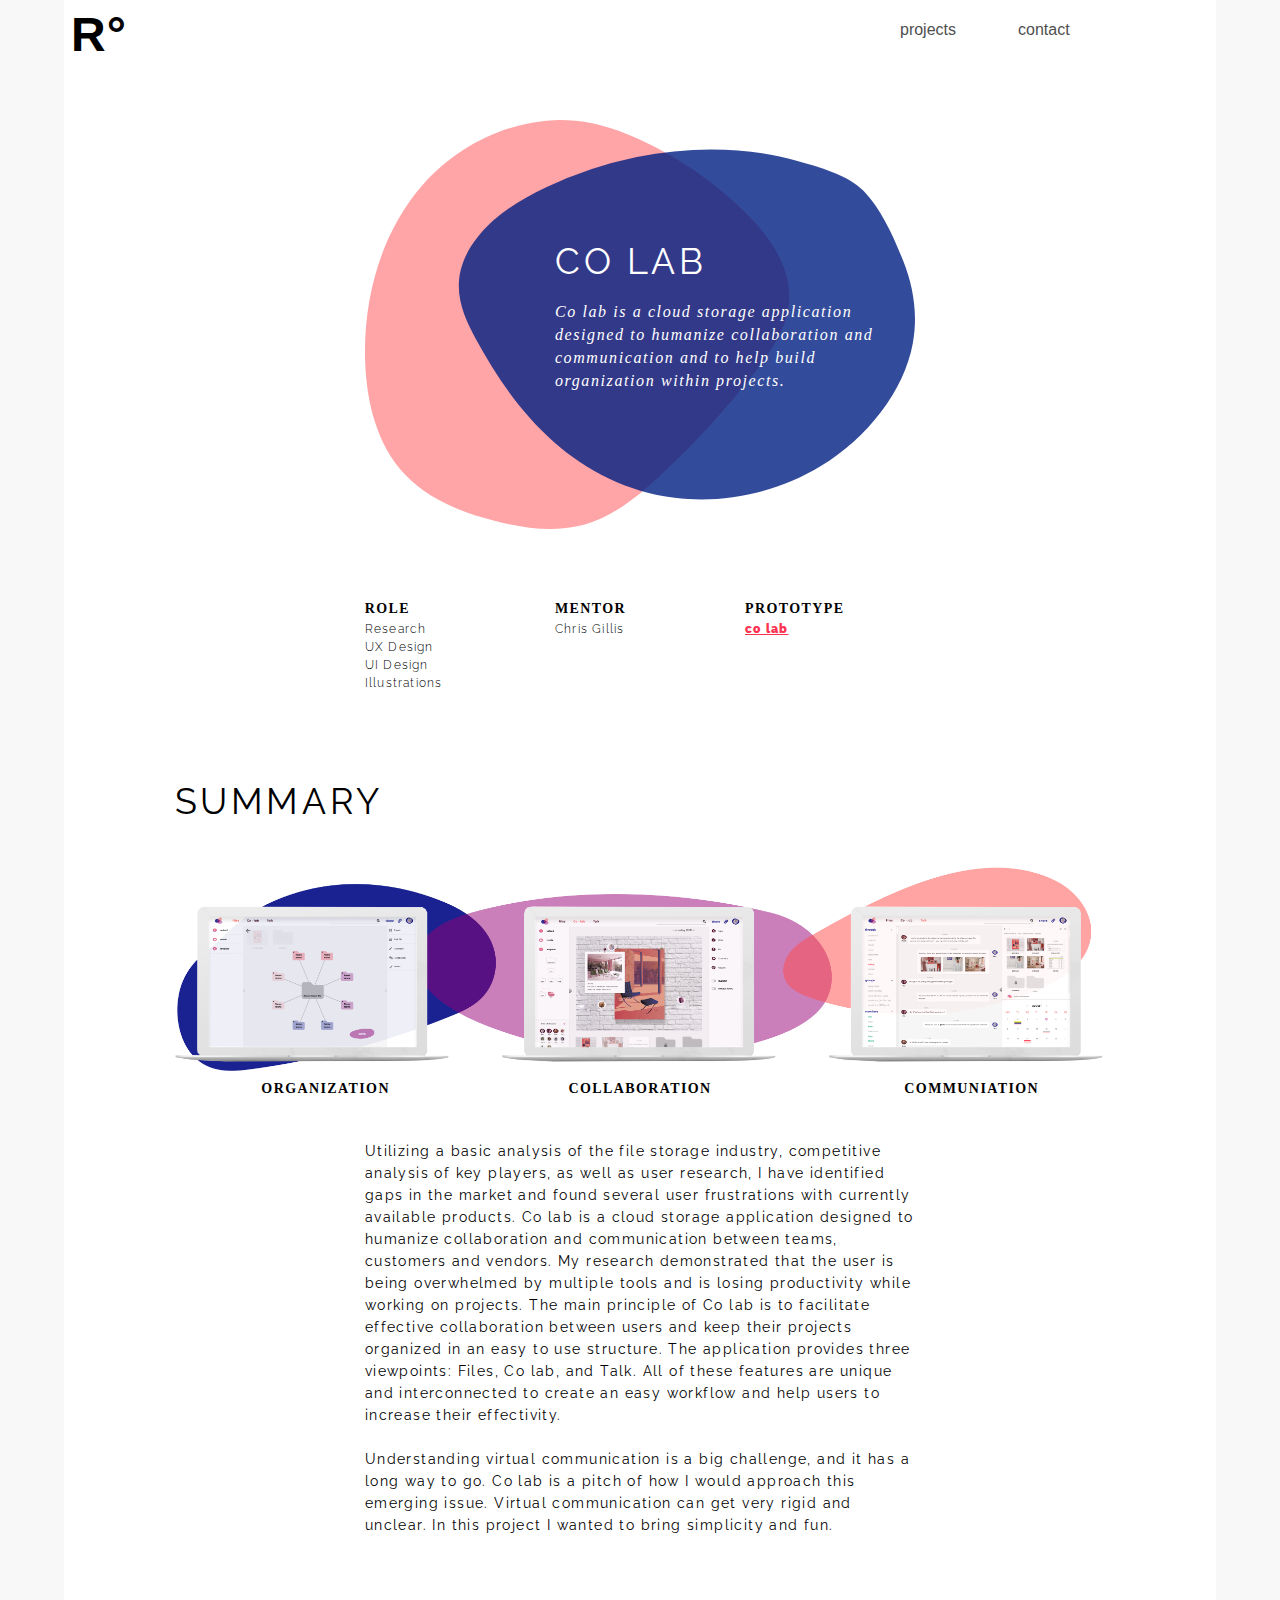
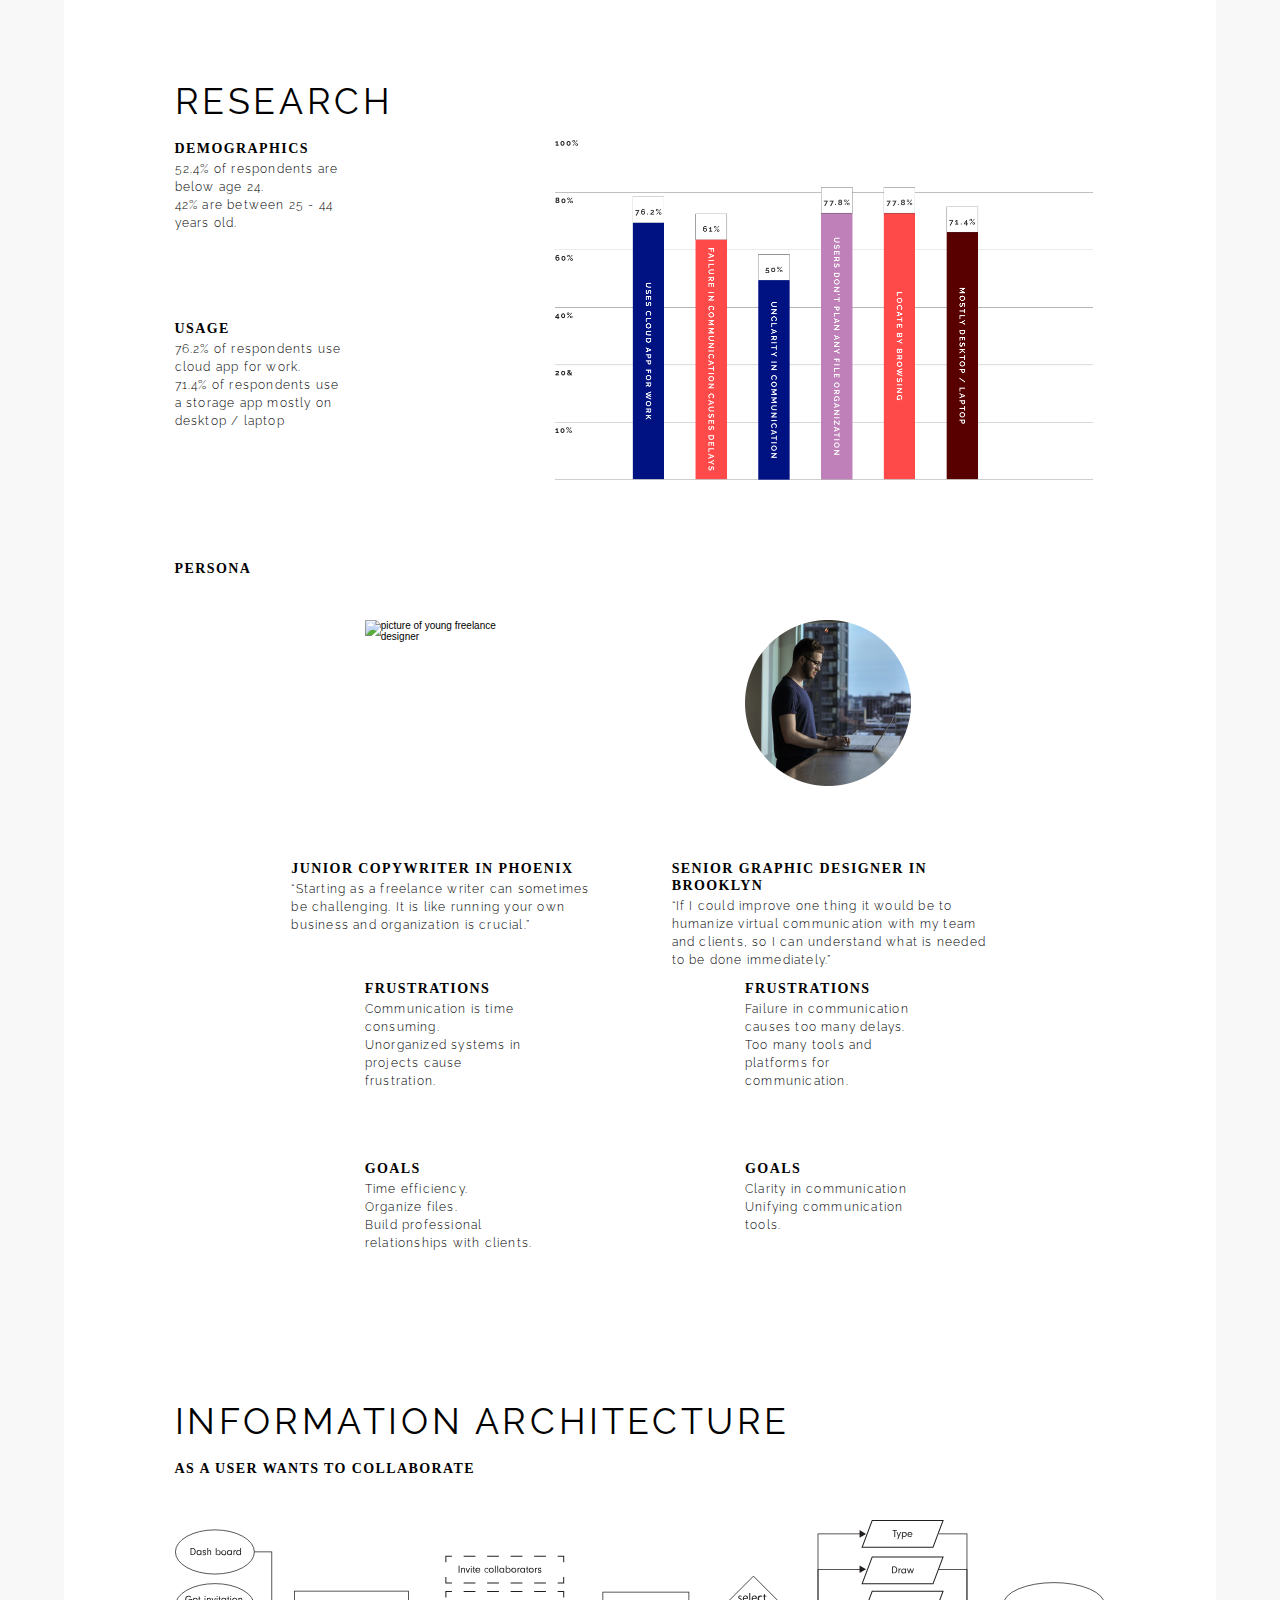
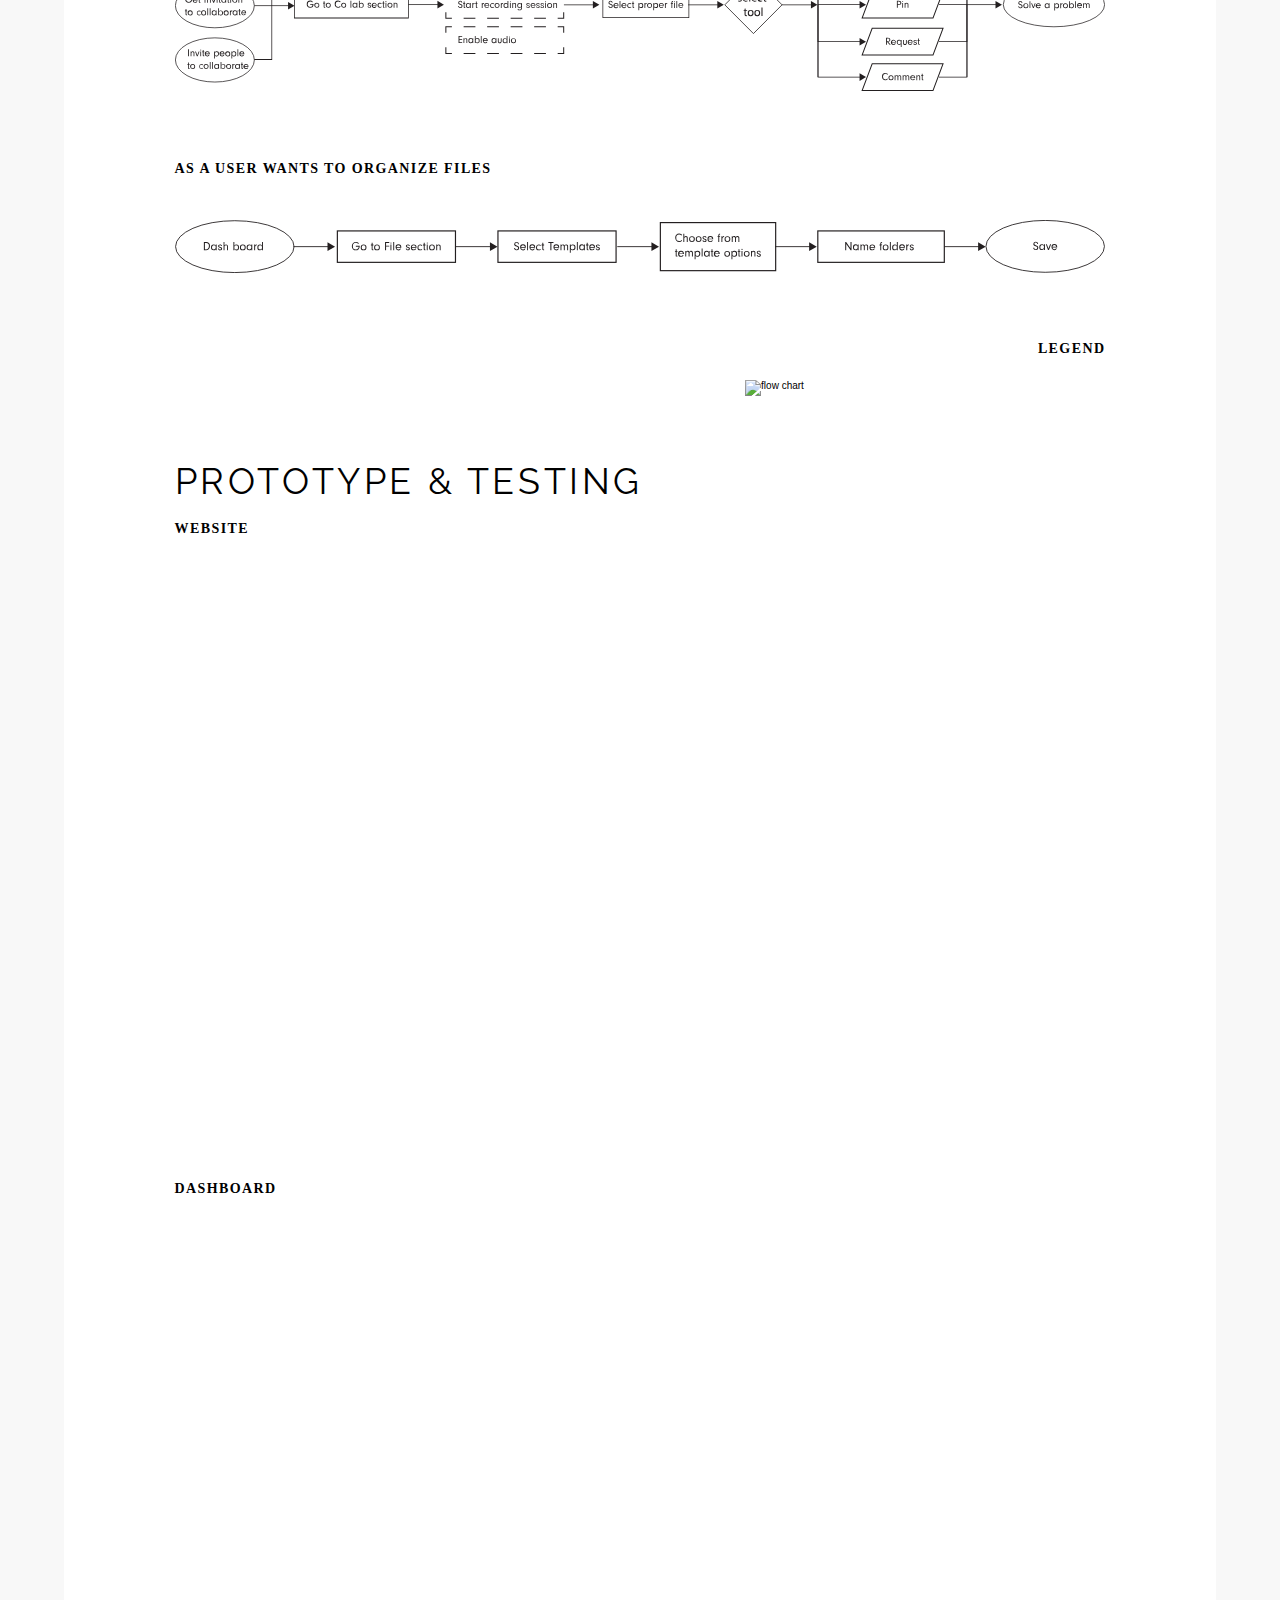
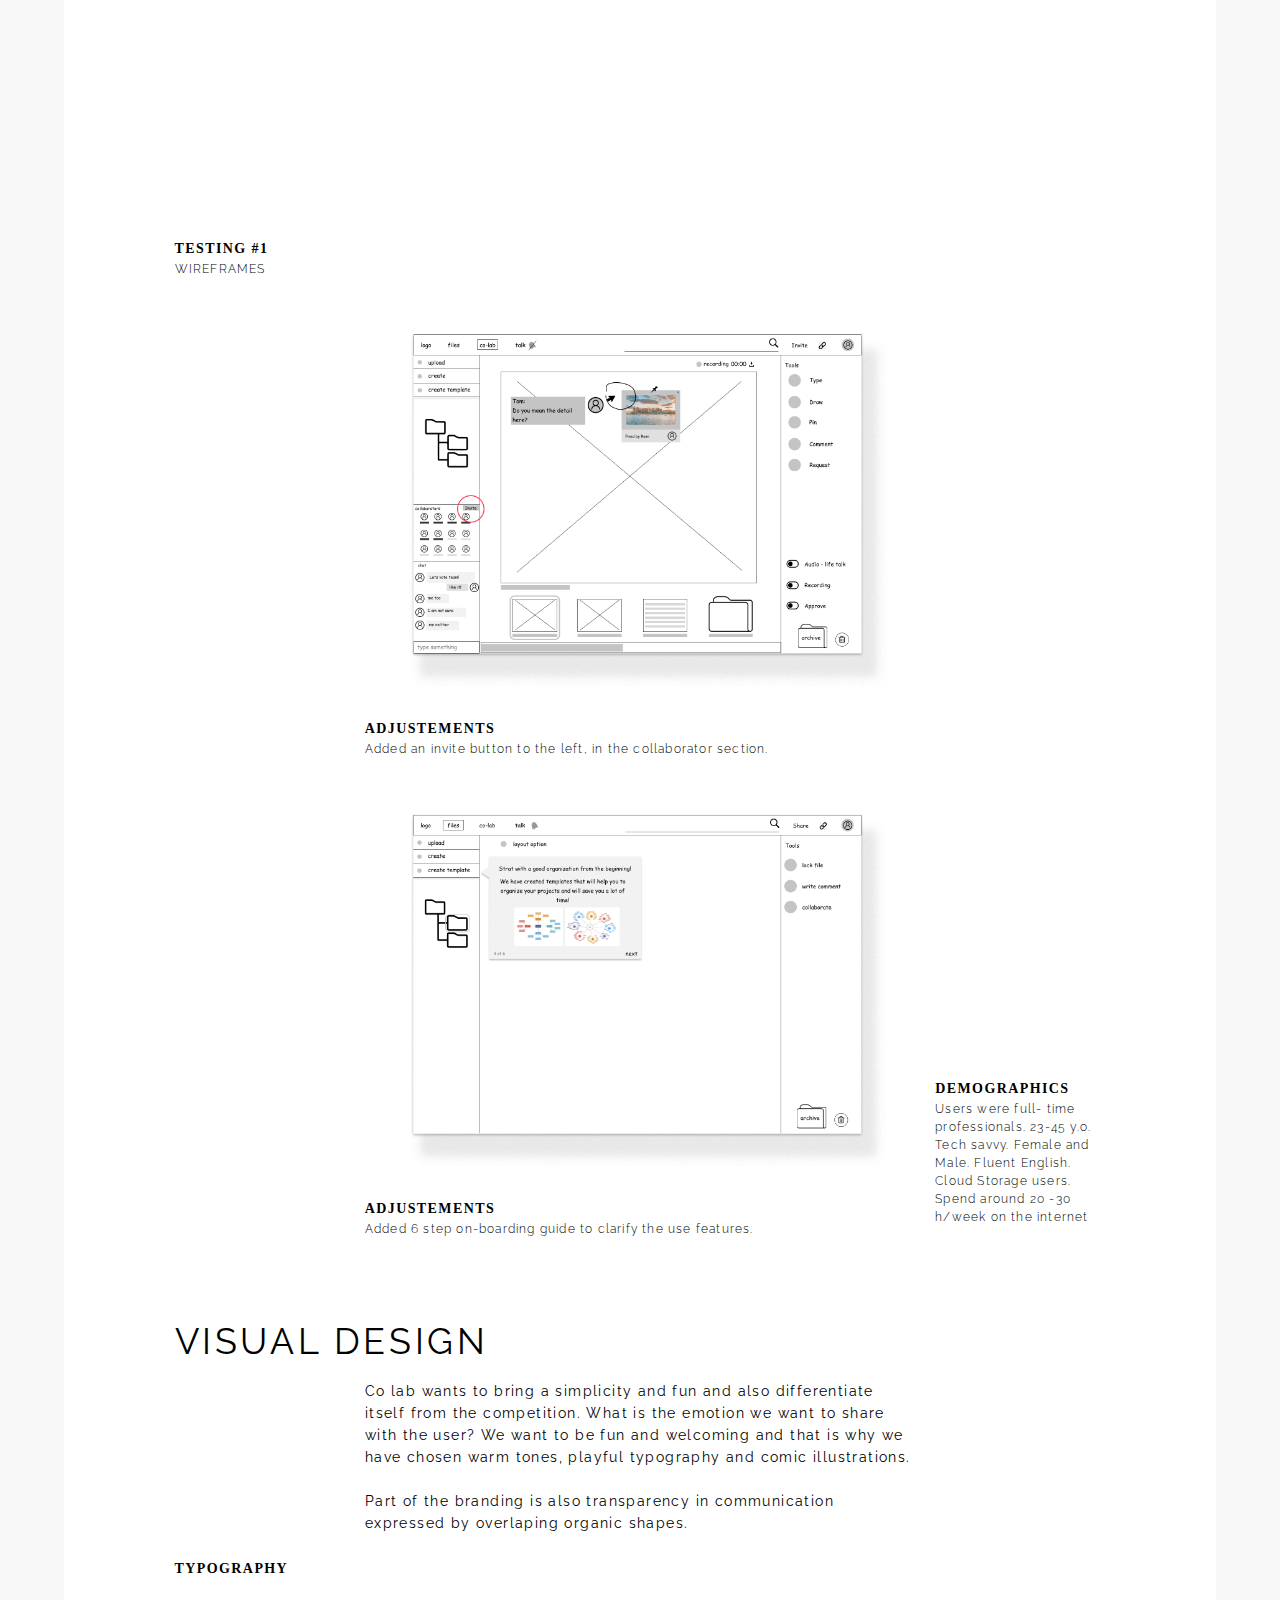
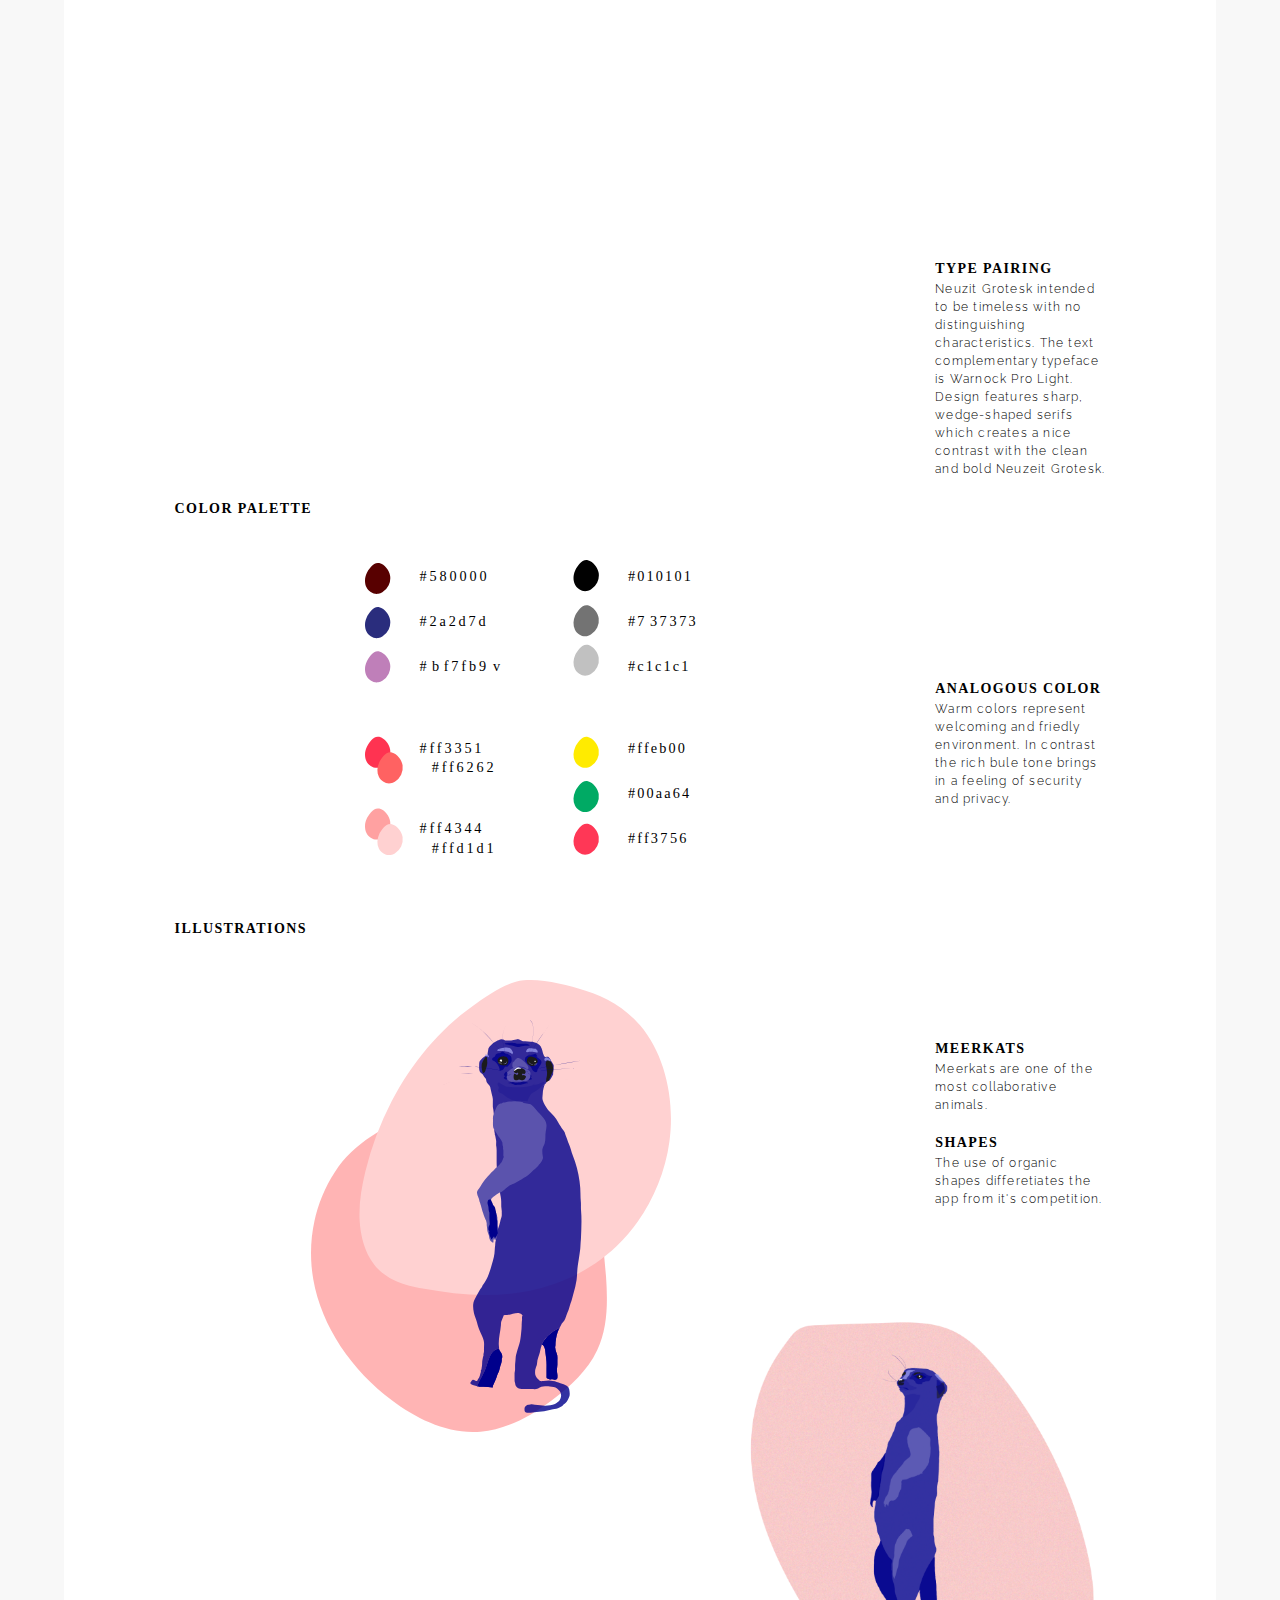
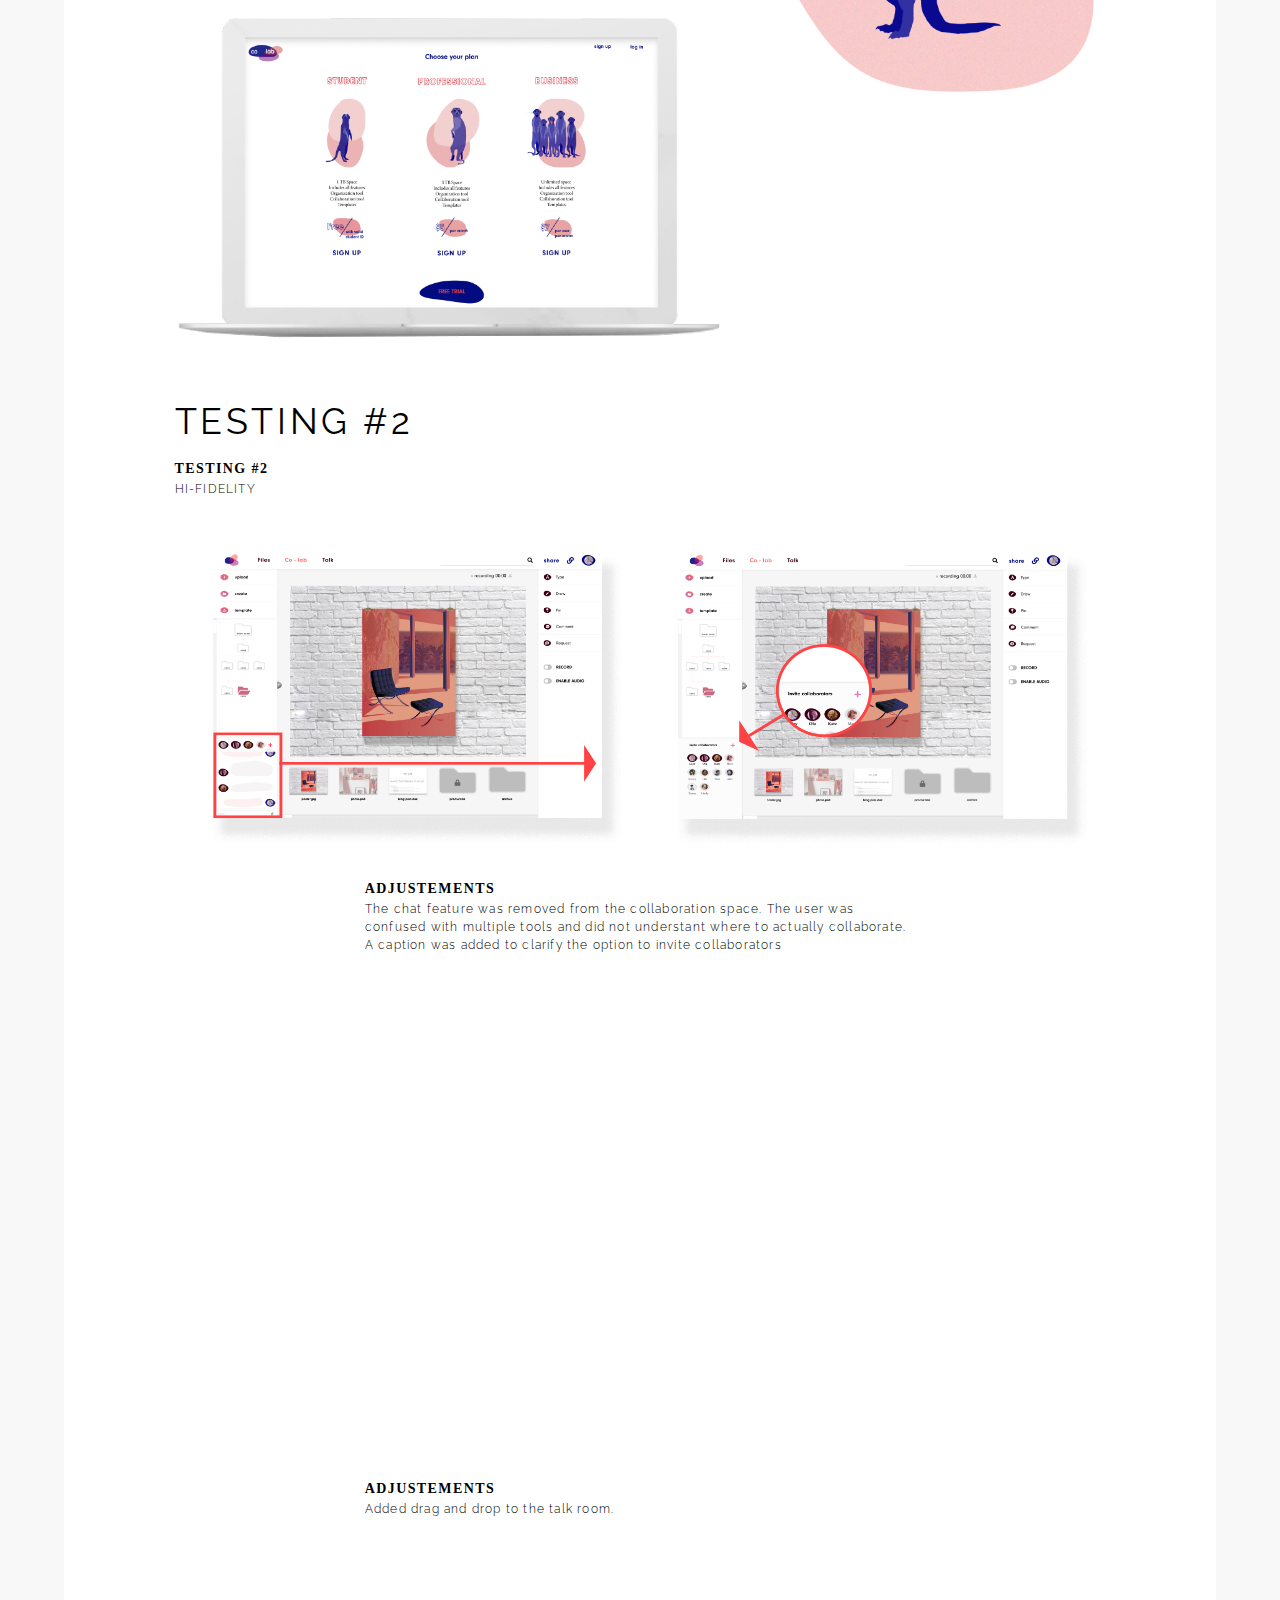
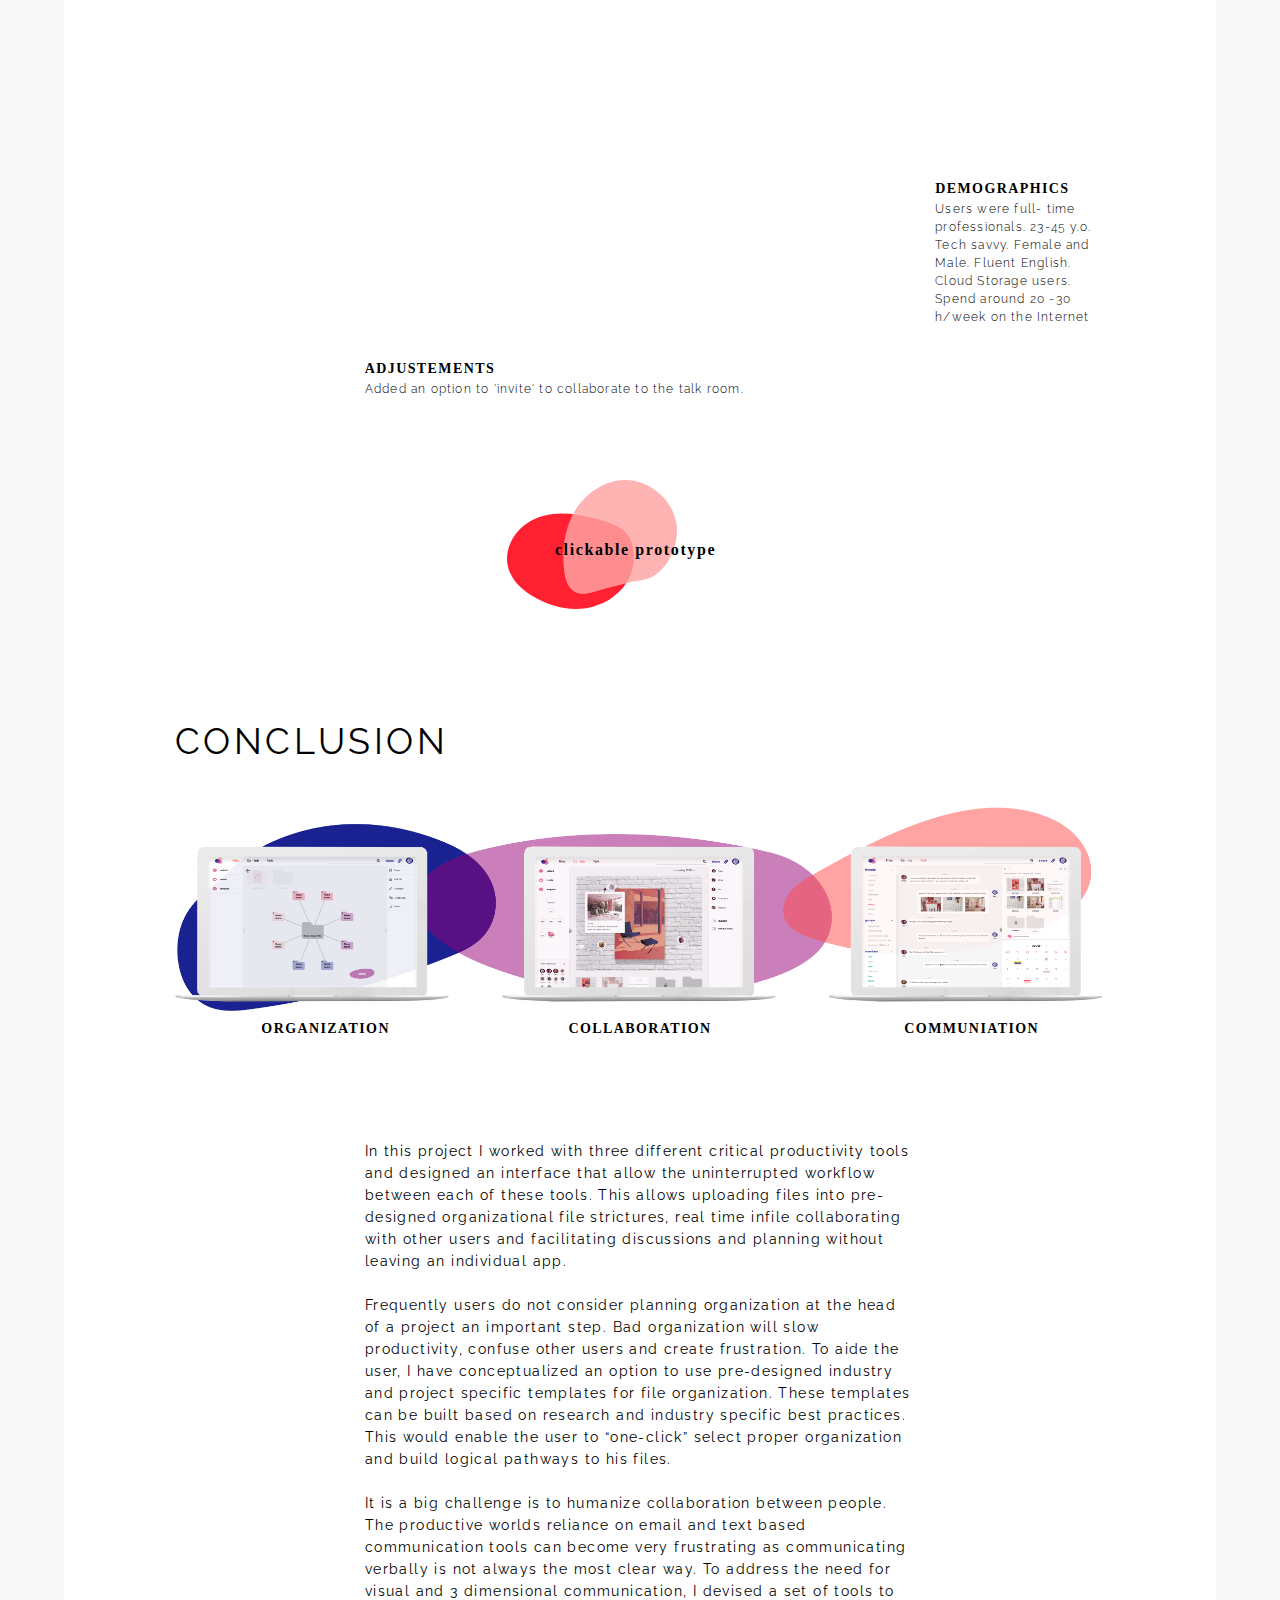
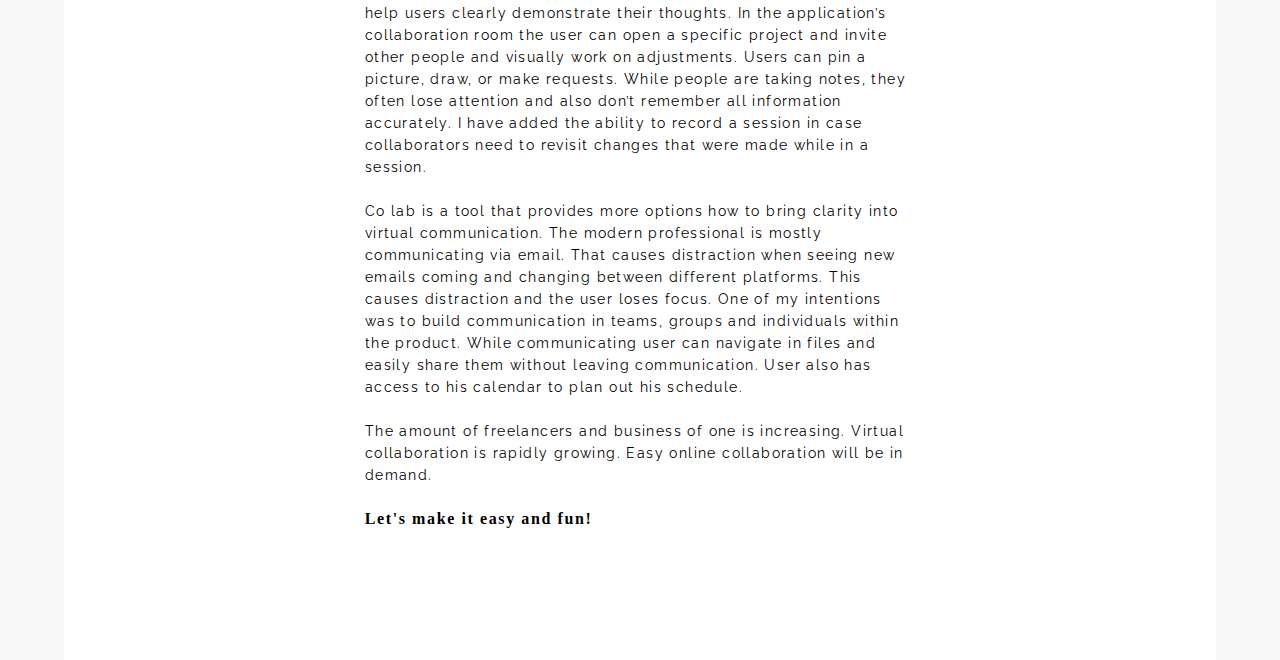
==== colab.html @ 19aa8b71 "more" ====
<!DOCTYPE html>
<html>
  <head>
    <meta charset="utf-8">
    <meta name="viewport" content="width=device-width, initial-scale=1">
    <title>Romi Wilson - Projects - Co lab - cloud storage application</title>
    <link rel="shortcut icon" href="images/favicon.svg" />
    <link rel="stylesheet" href="https://use.typekit.net/dpp5etq.css">
    <link rel="stylesheet" href="https://use.typekit.net/dpp5etq.css">
    <link rel="stylesheet" type="text/css" href="//fonts.googleapis.com/css?family=Raleway" />
    <link rel="stylesheet" href="css/reset.css">
    <link rel="stylesheet" href="css/style.css">
    <link rel="stylesheet" href="css/colab.css">


    <!-- Global site tag (gtag.js) - Google Analytics -->
    <script async src="https://www.googletagmanager.com/gtag/js?id=UA-69844968-1"></script>
    <script>
      window.dataLayer = window.dataLayer || [];
      function gtag(){dataLayer.push(arguments);}
      gtag('js', new Date());

      gtag('config', 'UA-69844968-1');
    </script>

  </head>
  <body>

    <!-- Navigation -->
        <header>

          <nav class = "main-menu">
            <a href="index.html" id="logo">R°</a>
            <ul >
              <li>
                <a class = "in" href="https://www.linkedin.com/in/romana-wilson-design/"></a>
              </li>
              <li>
                <a href="contact.html" class="contact">contact</a>
              </li>
              <li>
                <a href="projects.html" class="projects">projects</a>
              </li>
            </ul>
          </nav>
        </header>

      <!-- Side-->
      <!-- <div class="vertical-text">
        <div>
          <H6 class="top"> ROMI  WILSON - CO LAB<H6>
        </div>

      </div> -->
      <!-- Case Study -->

      <main class="project">
        <section id = "hero" class = "section">
          <!--HERO SECTION-->
          <img id="shape1" src="images/co lab/shape1.svg" alt="">
          <h1 id = "colab-title" class="hero-title">CO LAB</h1>
          <p id = "colab-desc" class="hero-text">Co lab is a cloud storage application designed to humanize collaboration and communication and to help build organization within projects. </p>
          <!--the little text-->

          <div class = "project-caption" id = "role">
            <h3  class="bold-title">ROLE</h3>
            <p>Research<br>
                                      UX Design<br>
                                      UI Design<br>
                                      Illustrations
            </p>
          </div>

          <div class = "project-caption" id = "mentor">
            <h3 class="bold-title">mentor</h3>
            <p>Chris Gillis</p>

            </p>
          </div>

          <div class = "project-caption" id = "prototype">
            <h3 class="bold-title">prototype</h3>
            <a href="https://www.figma.com/proto/kALVjG06FKhQ6qmPNfsxdE/CO-LAB-desktop%2Flaptop-(after)?node-id=1%3A3&scaling=min"><p class="project-caption" id="red">co lab<br>

            </p></a>
          </div>
        </section>

        <!--SUMMARY-->
        <section id = "col_summary">
          <h2 class="section-title">summary</h2>
          <img class="computers" src="images/co lab/computers.png" alt="">
          <h3 class="bold-title col_org">organization</h3>
          <h3 class="bold-title col_col">collaboration</h3>
          <h3 class="bold-title col_com">communiation</h3>
          <p id = "col_sum" class="project-paragraph">Utilizing a basic analysis of the file storage industry, competitive analysis of key players, as well as user research, I have identified gaps in the market and found several user frustrations with currently available products. Co lab is a cloud storage application designed to humanize collaboration and communication between teams, customers and vendors. My research demonstrated that the user is being overwhelmed by multiple tools and is losing productivity while working on projects. The main principle of Co lab is to facilitate effective collaboration between users and keep their projects organized in an easy to use structure. The application provides three viewpoints: Files, Co lab, and Talk. All of these features are unique and interconnected to create an easy workflow and help users to increase their effectivity.
          <br>  <br>
          Understanding virtual communication is a big challenge, and it has a long way to go. Co lab is a pitch of how I would approach this emerging issue. Virtual communication can get very rigid and unclear. In this project I wanted to bring simplicity and fun.
          </p>
        </section>


        <!--RESEARCH-->
        <section id = "col_research">

          <h2 class="section-title">research</h2>
          <img id = "graph" src="images/co lab/graph.png" alt="">
          <div id = "col_dem" class = "project-caption">
            <h3 class="bold-title">DEMOGRAPHICS</h3>
            <p>52.4% of respondents are below age 24.
                                      <br>
                                      42% are between 25 - 44 years old.<br>
            </p>
          </div>

          <div id = "col_usage" class = "project-caption">
            <h3 class="bold-title">USAGE</h3>
            <p>76.2% of respondents use cloud app for work.
                                      <br>
                                      71.4% of respondents use a storage app mostly on desktop / laptop
            </p>
          </div>

          <h3 id = "col_pers" class="bold-title">PERSONA</h3>

          <!--PERSONA 1-->
          <img id = "col_pers_img1" class = "persona" src="images/co lab/persona1.png" alt="picture of young freelance designer">

          <div id = "col_juniorc" class = "project-caption">
            <h3 class="bold-title">JUNIOR COPYWRITER IN PHOENIX </h3>
            <p>“Starting as a freelance writer can sometimes be challenging. It is like running your own business and organization is crucial.”
            </p>
          </div>

          <div id = "col_frus1" class = "project-caption">
            <h3 class="bold-title">FRUSTRATIONS</h3>
            <p>Communication is time consuming.
                                        <br>
                                        Unorganized systems in  projects cause frustration.

            </p>
          </div>

          <div id = "col_goals1" class = "project-caption">
            <h3 class="bold-title">GOALS</h3>
            <p>Time efficiency.
                                        <br>
                                        Organize files.
                                        <br>
                                        Build professional relationships with clients. <br>
            </p>
          </div>

          <!--PERSONA 2-->
          <img id = "col_pers_img2" class = "persona" src="images/co lab/persona2.png" alt="young man working on his laptop">
          <div id = "col_seniorg" class = "project-caption">
            <h3 class="bold-title">SENIOR GRAPHIC DESIGNER IN BROOKLYN </h3>
            <p>“If I could improve one thing it would be to  humanize virtual communication with my team and clients, so I can understand what is needed to be done immediately.”  <br>
            </p>
          </div>

          <div id = "col_frus2" class = "project-caption">
            <h3 class="bold-title">FRUSTRATIONS</h3>
            <p>Failure in communication causes too many delays.
                                        <br>
                                        Too many tools and platforms for communication.
            </p>
          </div>

          <div id = "col_goals2" class = "project-caption">
            <h3 class="bold-title">GOALS</h3>
            <p>Clarity in communication
                                        <br>
                                        Unifying communication tools.
            </p>
          <div>

        </section>

        <!--INFORMATION ARCHITECTURE-->
        <section id = "col_info_architecture">
          <h2 class="section-title">INFORMATION ARCHITECTURE</h2>
          <h3 id = "col_user_wants_col" class="bold-title">AS A USER WANTS TO COLLABORATE</h3>
          <img id = "col_flow1" class = "flow" src="images/co lab/flow1.svg" alt="flow chart">
          <h3 id = "col_user_wants_organize" class = "bold-title">AS A USER WANTS TO ORGANIZE FILES</h3>
          <img id = "col_flow2" class= "flow" src="images/co lab/flow2.svg" alt="flow chart">
          <h3 id = "col_legend_title" class="bold-title">legend</h3>
          <img id = "col_legend" src="images/co lab/legend.svg" alt="flow chart">
        </section>

        <!--PROTOTYPE AND TESTING-->
        <section id = "col_proto_testing">
          <h2 class="section-title">PROTOTYPE & TESTING</h2>
          <h3 id = "col_pwebsite" class="bold-title">WEBSITE</h3>
          <img id = "col_sketch1" class = "sketch" src="images/co lab/sketches1.png" alt="">
          <h3 id = "col_pdash" class="bold-title">DASHBOARD</h3>
          <img id = "col_sketch2" class="sketch" src="images/co lab/sketches2.png" alt="">
          <div id = "col_testing1" class = "project-caption">
            <h3 class="bold-title">TESTING #1 </h3>
            <p>WIREFRAMES</p>
          </div>

          <img id = "col_wireframe1" class="wireframe" src="images/co lab/wireframe1.png" alt="">

          <div id = "col_adjustments1" class = "project-caption">
            <h3 class="bold-title">ADJUSTEMENTS </h3>
            <p>Added an invite button to the left, in the collaborator section.
            </p>
          </div>

          <img id = "col_wireframe2" class="wireframe" src="images/co lab/wireframe2.png" alt="">

          <div id = "col_adjustments2" class = "project-caption">
            <h3 class="bold-title">ADJUSTEMENTS </h3>
            <p>Added 6 step on-boarding guide to clarify the use features.
            </p>
          </div>

          <div id = "col_demogrphics" class = "project-caption">
              <h3 class="bold-title">DEMOGRAPHICS </h3>
              <p>Users were full- time professionals. 23-45 y.o. Tech savvy. Female and Male. Fluent English. Cloud Storage users. Spend around 20 -30 h/week on the internet</p>
          </div>
        </section>

        <!--VISUAL DESIGN-->
        <section id = "col_visual_design">
          <h2 class="section-title">VISUAL DESIGN</h2>
          <p id = "col_visd_text"  class="project-paragraph">Co lab wants to bring a simplicity and fun and also differentiate itself from the competition. What is the emotion we want to share with the user? We want to be fun and welcoming and that is why we have chosen warm tones, playful typography  and comic illustrations.
            <br>  <br>
            Part of the branding is also transparency in communication expressed by overlaping organic shapes.
          </p>
          <h3 id = "col_typo" class="bold-title">TYPOGRAPHY </h3>

          <img id = "col_typo_img" src="images/co lab/typography.svg" alt="">

          <div id = "col_typo_cap" class = "project-caption">
            <h3 class="bold-title">Type Pairing</h3>
            <p>Neuzit Grotesk intended to be timeless with no distinguishing characteristics. The text complementary typeface is Warnock Pro Light. Design features sharp, wedge-shaped serifs which creates a nice contrast with the clean and bold Neuzeit Grotesk.
            </p>
          </div>

          <h3 id = "col_color" class="bold-title">COLOR PALETTE</h3>
          <img id = "col_color_img" src="images/co lab/colors.svg" alt="">

          <div id = "col_color_cap" class = "project-caption">
            <h3 class="bold-title">analogous color</h3>
            <p>Warm colors represent welcoming and friedly environment. In contrast the rich bule tone brings in a feeling of security and privacy.
            </p>
          </div>

          <h3 id = "col_illust" class="bold-title">ILLUSTRATIONS</h3>

          <img id="meerkat1" src="images/co lab/meerkat1.svg" alt="">

          <img id="meerkat2" src="images/co lab/meerkat2.png" alt="">

          <img id="col_computer_vd" src="images/co lab/computer.png" alt="">

          <div id = "meercats" class = "project-caption">
            <h3 class="bold-title">MEERKATS</h3>
            <p>Meerkats are one of the most collaborative animals.</p>
            <h3 class="bold-title">SHAPES</h3>
            <p> The use of organic shapes differetiates the app from it's competition. </p>
          </div>

        </section>

        <!--TESTING #2-->
        <section id = "col_test2">

          <h2 class="section-title">TESTING #2</h2>

          <div id = "col_test2_cap" class = "project-caption">
              <h3 class="bold-title">TESTING #2 </h3>
              <p class="project-caption">HI-FIDELITY</p>
          </div>

          <img id="hi-small1" src="images/co lab/hi1.png" alt="">

          <img id="hi-small2" src="images/co lab/hi2.png" alt="">

          <div id = "col_test2_adj1" class = "project-caption">
            <h3 class="bold-title">ADJUSTEMENTS </h3>
            <p class="project-caption">The chat feature was removed from the collaboration space. The user was confused with multiple tools and did not understant where to actually collaborate.

              A caption was added to clarify the option to invite collaborators </p>
            </p>
          </div>

          <img id="hi-big1" src="images/co lab/hi3.png" alt="">

          <div id = "col_test2_adj2" class = "project-caption">
            <h3 class="bold-title">ADJUSTEMENTS </h3>
            <p class="project-caption">Added drag and drop to the talk room.
            </p>
          </div>

          <img id="hi-big2" src="images/co lab/hi4.png" alt="">

          <div id = "col_test2_adj3" class = "project-caption">
            <h3 class="bold-title">ADJUSTEMENTS </h3>
            <p class="project-caption">Added an option to 'invite' to collaborate to the talk room.
            </p>
          </div>

          <div id = "col_test2_dem" class = "project-caption">
            <h3 class="bold-title">DEMOGRAPHICS </h3>
            <p class="project-caption">Users were full- time professionals. 23-45 y.o. Tech savvy. Female and Male. Fluent English. Cloud Storage users. Spend around 20 -30 h/week on the Internet
            </p>
          </div>

          <!--clickable prototype-->
          <img id = "col_shape2" src="images/co lab/shape2.svg" alt="">

          <div id = "col_prototypes">
              <a href="https://www.figma.com/proto/kALVjG06FKhQ6qmPNfsxdE/CO-LAB-desktop%2Flaptop-(after)?node-id=1%3A3&scaling=min" id="link-desktop" >clickable prototype</a>
              <!-- <a href="#" id="link-mobile" >mobile prototype</a> -->
          </div>
        </section>

        <!--CONCLUSION-->
        <section id = "col_conclusion">
          <h2 class="section-title">CONCLUSION</h2>
          <img class = "computers" src="images/co lab/computers.png" alt="">
          <h3 class="col_org bold-title">organization</h3>
          <h3 class="col_col bold-title">collaboration</h3>
          <h3 class="col_com bold-title">communiation</h3>
          <p id = "col_con_text" class="project-paragraph grid-centered">In this project I worked with three different critical productivity tools and designed an interface that allow the uninterrupted workflow between each of these tools. This allows uploading files into pre-designed organizational file strictures, real time infile collaborating with other users and facilitating discussions and planning without leaving an individual app.
            <br><br>
            Frequently users do not consider planning organization at the head of a project an important step. Bad organization will slow productivity, confuse other users and create frustration. To aide the user, I have conceptualized an option to use pre-designed industry and project specific templates for file organization. These templates can be built based on research and industry specific best practices. This would enable the user to “one-click” select proper organization and build logical pathways to his files.
            <br><br>
            It is a big challenge is to humanize collaboration between people. The productive worlds reliance on email and text based communication tools can become very frustrating as communicating verbally is not always the most clear way.  To address the need for visual and 3 dimensional communication, I devised a set of tools to help users clearly demonstrate their thoughts. In the application’s collaboration room the user can open a specific project and invite other people and visually work on adjustments. Users can pin a picture, draw, or make requests. While people are taking notes, they often lose attention and also don’t remember all information accurately. I have added the ability to record a session in case collaborators need to revisit changes that were made while in a session.
            <br><br>
            Co lab is a tool that provides more options how to bring clarity into virtual communication. The modern professional is mostly communicating via email. That causes distraction when seeing new emails coming and changing between different platforms. This causes distraction and the user loses focus. One of my intentions was to build communication in teams, groups and individuals within the product. While communicating user can navigate in files and easily share them without leaving communication. User also has access to his calendar to plan out his schedule.
            <br><br>The amount of freelancers and business of one is increasing.  Virtual collaboration is rapidly growing. Easy online collaboration will be in demand.
            <br><br><span id="bold">Let's make it easy and fun!</span>
          </p>

        </section>

        <!-- <footer>

          <a class="up" href="#">

            <img src="images/co lab/up.svg" alt="">
            <p>go up</p>
          </a>

          <a class="next" href="peas.html">
            <p>next project</p>
            <img src="images/co lab/next.svg" alt="">
          </a>

        </footer> -->
      </main>
    </body>
    </html>
---- css/style.css ----
*, *:before, *:after {
    box-sizing: border-box;
    margin: 0;
    padding: 0;
}

html {
  height: 100%;
  background-color: #F8F8F8;
  font-size: 10px;
}

body {
    background-color: white;
    font-family: Neuzeit Grotesk, Arial, Helvetica, sans-serif;
    color: #000000;
    max-width: 1152px;
    min-height: 100%;
    margin-left: auto;
    margin-right: auto;
}

h1 {
    font-style: normal;
    font-weight: 600;
    font-size: 4.8rem;
    line-height: 58px;
    letter-spacing: 0.1rem;
}

article{

    max-width: 606px;
    margin-bottom: 20px;
    margin-left: 20px;
    margin-right: 20px;
}

p {
    font-style: normal;
    font-weight: normal;
    font-family: Fira Sans, Arial, Helvetica, sans-serif;
    font-weight: 300;
    font-size: 1.6rem;
    line-height: 19px;
}

h4 {
    font-style: normal;
    font-weight: normal;
    font-size: 1.6rem;
    line-height: 19px;
    text-align: center;
    letter-spacing: 0.1rem;
    color: #000000;
}

h6 {
  font-family: Neuzeit Grotesk;
  font-style: normal;
  font-weight: 300;
  font-size: 1.2em;
  line-height: 22px;
  display: flex;
  align-items: flex-end;
  letter-spacing: 0.1em;
  color: #000000;
}


/* --------Navigation------------ */

header {
  position: fixed;
  top: 0;
  width: 100%;
  max-width: 1152px;
  background-color: white;
  padding-top: .7rem;
  padding-left: .7rem;
  /* padding-right: 3rem; */
}

#logo{
  font-size: 4.8rem;
  font-weight:600;
  color: #000000;
  text-decoration: none;
  letter-spacing: 0.1rem;
}

nav {
/* float: right; */
display: flex;
justify-content: space-between;
align-content: center;
align-items: center;
}

.main-menu ul {
  display: flex;
  justify-content: flex-end;
  flex-direction: row-reverse;

  list-style-type: none;
  margin: 0;
  padding: 0;
}

.main-menu li {

  margin-bottom: 1em;
}

.main-menu a {

  text-decoration: none;
  margin-right: 6.2rem;
  color: #4F4F4F;
  font-size: 1.6rem;

}

.in {
  background-image: url("../images/in.png");
  background-repeat: no-repeat;
  background-position: left top;
  background-size: 1.27rem;
  padding-right: 1.4em;


}


.menu a:hover {
  color: #41A76E;
}

/* aside text*/

.vertical-text {
  width: 85px;
  position: relative;
  left: 1042px;
  writing-mode: vertical-rl;
}

.vertical-text span {
  text-orientation: upright;
}

.top{
  padding-top: 228px;
}

/*---------text styling-------------*/
.hero-title{
  font-family: Raleway;
  font-style: normal;
  font-weight: normal;
  font-size: 36px;
  line-height: 42px;
  letter-spacing: 0.1em;
  color: #FFFFFF;
}

.hero-text{
  font-family: Fira Sans;
  font-style: italic;
  font-weight: 300;
  font-size: 16px;
  line-height: 23px;
  letter-spacing: 0.1em;
  color: #FFFFFF;
}

.bold-title{
  text-transform: uppercase;
  font-family: Neuzeit Grotesk;
  font-style: normal;
  font-weight: bold;
  font-size: 14px;
  line-height: 17px;
  letter-spacing: 0.1em;
  color: #000000;

}

.project-caption h3 {
  padding-bottom: 3px;

/* Romi to make spacing here */
}

.project-caption p {
font-family: Raleway;
font-style: normal;
font-weight: 300;
font-size: 12px;
line-height: 18px;
letter-spacing: 0.1em;
color: #000000;
padding-bottom: 20px;
/* Romi to make spacing here */
}

#red{

  color: #FF3351;
  font-weight: 900;
  text-decoration: underline;
}

.section-title {
  text-transform: uppercase;
  font-family: Raleway, Arial, Helvetica, sans-serif;
  font-style: normal;
  font-weight: normal;
  font-size: 36px;
  line-height: 42px;
  letter-spacing: 0.1em;
  color: #000000;

}


.project-paragraph{
  font-family: Raleway, Arial, Helvetica, sans-serif;
  font-style: normal;
  font-weight: normal;
  font-size: 14px;
  line-height: 22px;
  letter-spacing: 0.1em;
  color: #000000;
}

#bold{
  font-family: Neuzeit Grotesk;
  font-style: normal;
  font-weight: bold;
  font-size: 16px;
  line-height: 22px;
  /* or 157% */
  letter-spacing: 0.1em;
  color: #000000;
}


/*---------pictures-------------*/

.project img {
  width: 100%;
}

.persona {
  max-width: 166px;
}


/*------ global layout --------*/

main {
  margin: 0 9.6% 0 9.6%;
  height: 100%;
}

/* Projects Layout */

.project section {
  display: grid;
  grid-gap: 20px;
  grid-template-columns: repeat(5, 1fr);
  margin-bottom: 20px;
}

.section-title {
  grid-column: 1/5;
  grid-row-start: 1;
}

.project-caption {

}

.project footer {
  display: flex;
  justify-content: space-between;
  /* grid-gap: 20px;
  margin-bottom: 20px;
  grid-template-columns: repeat(5, 1fr);
  grid-template-rows: auto; */
}

.project footer a {
  display: flex;
  height: 40px;

  font-family: Neuzeit Grotesk;
  font-style: normal;
  font-weight: bold;
  font-size: 1.4rem;
  line-height: 1.6rem;
  text-align: center;
  letter-spacing: 0.1em;

}


.project footer a:link {
  text-decoration: none;
  color: black;
}


/* visited link */
footer a:visited {
  color: black;
}

/* mouse over link */
footer a:hover {
  color: #41A76E;
}

/* selected link */
footer a:active {
  color: black;
}

.up {
  justify-content: flex-start;
  margin-left: 2rem;
}

.next {
  justify-content: flex-end;
  padding-top: .5rem;
  margin-right: 2rem;
}

.next p {
  min-width: 12rem;
}

.up p {
  padding-top: .5rem;
}

.up img {
  max-width: 1.328rem;
  margin-right: 1rem;
}

.next img {
  max-height: 1.7rem;
}


/* Homepage */

@media screen and (max-width: 599px) {
  .home-container {
    max-width: 386px;
    padding-top: 8.2rem;
    margin-right: 9.6%;
    margin-left: 9.6%;
    display: grid;
    grid-template-columns: repeat(3, 1fr);
    grid-template-rows: repeat(5, 92px);
    grid-gap: 20px;
    grid-template-areas: "name  name  name"
                         "about about about";
  }
}

@media screen and (min-width: 600px) {
  .home-container {
    max-width: 386px;
    padding-top: 8.2rem;
    margin-right: auto;
    margin-left: auto;
    display: grid;
    grid-template-columns: repeat(3, 1fr);
    grid-template-rows: repeat(5, 92px);
    grid-gap: 20px;
    grid-template-areas: "name  name  name"
                         "about about about";
  }
}

.name {
  display: flex;
  align-items: center;
  justify-content: center;
  text-align: center;
  grid-area: name;
}

.about{ grid-area: about;}

.lyly {
  max-width: 296px;
  /* grid-area: lily; */
  grid-column: 1/4;
  grid-row-start: 3;
}

.circle {
  width: 157px;
  height: 157px;
  background: #C0E2CA;
  opacity: 0.5;
  margin-top: 47px;
  margin-left: 23px;
  border-radius: 50%;
  grid-column: 2/4;
  grid-row-start: 4;
}



/*contact*/

#contact {
  height: 100vh;
  max-width: 540px;
  margin-right: auto;
  margin-left: auto;
  display: grid;
  grid-template-columns: repeat(3, 1fr);
  grid-template-rows: repeat(5, 1fr) auto;
  grid-gap: 20px;
}
/* 92p */

@media screen and (max-width: 599px) {
  .sayhi {
    width:260px;
    height: 158px;
    position: relative;
    grid-column: 2/3;
    grid-row-start: 2;
    grid-row-end: 4;
    justify-self: center;
    /* margin-left: 93px; */
  }
}

@media screen and (min-width: 600px) {
  .sayhi {
    width:260px;
    height: 158px;
    position: relative;
    grid-column: 2/4;
    grid-row-start: 2;
    grid-row-end: 4;
    margin-left: 93px;
  }
}

.profile{
  position: absolute;
  width: 77px;
  height: 79px;
  left: 98px;
  top: 15px;
}

.lefthand{
  position: absolute;
  width: 45px;
  height: 49.09px;
  left: 32px;
  top: 37px;
}

.righthand{
  position: absolute;
  width: 45px;
  height: 47px;
  left: 197px;
  top: 37px;
}

.greeting {
  position: absolute;
  width: 273px;
  height: 38px;
  left: 0px;
  top: 120px;

}

@media screen and (max-width: 599px) {
  .emailsec {
    width: 371px;
    height: 157px;
    position: relative;
    grid-column: 2/3;
    grid-row-start: 4;
    margin-top: 57px;
  }
}

@media screen and (min-width: 600px) {
  .emailsec {
    width: 371px;
    height: 157px;
    position: relative;
    grid-column: 1/3;
    grid-row-start: 3;
    grid-row-end: 5;
    margin-top: 57px;
  }
}

.circle2 {
  position: absolute;
  width: 157px;
  height: 157px;
  left: 49px;
  background: #C0E2CA;
  opacity: 0.5;
  border-radius: 50%;
  }

.contact-name{
    font-family: Neuzeit Grotesk;
    font-style: normal;
    font-weight: bold;
    font-size: 16px;
    line-height: 19px;
    text-align: center;
    letter-spacing: 0.1em;
    color: #000000;
    position: absolute;
    top: 49px;
    left: 33px;
  }

.contact-email{
    font-family: Neuzeit Grotesk;
    font-style: normal;
    font-weight: normal;
    font-size: 16px;
    line-height: 19px;
    text-align: center;
    letter-spacing: 0.1em;
    position: absolute;
    top: 87px;
    left: 80px;

}



/* footer arrows */

.download {
/* define max dimension here */
}

/* contact footer */

#contact footer {
  grid-column: 2/3;
  grid-row-start: 5;
  height: 100;
  width: 100%;

  display: flex;
  align-items: flex-end;
  justify-content: center;
}

#contact footer a {
  text-decoration: none;
  display: flex;
  justify-content: center;
  width: 100%;
}

#contact footer p {
    color: #41A76E;
    /* text-align: center; */
    /* vertical-align: bottom; */
    font-size: 1.4rem;
    line-height: 2.6rem;
    font-style: normal;
    /* font-weight: bold; */
    /* font-family: Neuzeit Grotesk; */
    letter-spacing: 0.1rem;
    padding-left: 2em;
}

#contact footer img {
  padding-left: 1em;
}
---- css/colab.css ----
/*--------- layout -------------*/

/* Standards */

/* Computers */
.computers {
  grid-column: 1/6;
  grid-row-start: 2;
}

.col_org {
  grid-column: 1/3;
  grid-row-start: 6;
  padding-left: 24.08%;
}

.col_col {
  grid-column: 3/4;
  grid-row-start: 6;
  text-align: center;
}

.col_com {
  grid-column: 4/6;
  grid-row-start: 6;
  padding-left: 44.2%;
  /* justify-self: end; */
}

/* Other Standards */


.grid-centered {
  grid-column: 2/5;
}

/* hero */
#hero {
  grid-template-rows: repeat(13, 40px);
}

#shape1{
  max-width: 580px;
  grid-column: 2/5;
  grid-row-start: 3;
}

#colab-title {
  grid-column: 3/5;
  grid-row: 5;
}

#colab-desc {
  grid-column: 3/5;
  grid-row-start: 6;
}

#role {
  grid-column: 2/3;
  grid-row-start: 11;
}

#mentor {
  grid-column: 3/4;
  grid-row-start: 11;
}

#prototype {
  grid-column: 4/5;
  grid-row-start: 11;
}

/* summary */
#col_summary {
  grid-template-rows: repeat(15, 40px);
}

#col_sum {
  grid-column: 2/5;
  grid-row-start: 7;
}

/* Research */
#col_research {
  grid-template-rows: repeat(22, 40px);
}

#graph{
  max-width: 538px;
  grid-column: 3/6;
  grid-row-start: 2;
}

#col_dem {
  grid-column: 1/2;
  grid-row-start: 2;
  justify-self: end;
}

#col_usage {
  grid-column: 1/2;
  grid-row-start: 5;
}

#col_pers {
  grid-column: 1/2;
  grid-row-start: 9;
}

#col_pers_img1 {
  grid-column: 2/3;
  grid-row-start: 10;
}

#col_juniorc {
  grid-column: 1/4;
  grid-row-start: 14;
  justify-self: center;
  width: 317px;
}

#col_frus1 {
  grid-column: 2/3;
  grid-row-start: 16;
}

#col_goals1 {
  grid-column: 2/3;
  grid-row-start: 19;
}

#col_pers_img2 {
  grid-column: 4/5;
  grid-row-start: 10;
}

#col_seniorg {
  grid-column: 3/6;
  grid-row-start: 14;
  justify-self: center;
  width: 317px;
}

#col_frus2 {
  grid-column: 4/5;
  grid-row-start: 16;
}

#col_goals2 {
  grid-column: 4/5;
  grid-row-start: 19;
}

/* information architecture */
#col_info_architecture {
  grid-template-rows: repeat(11, 40px);
}

#col_user_wants_col {
  grid-column: 1/3;
  grid-row-start: 2;
}

#col_flow1 {
  grid-column: 1/6;
  grid-row-start: 3; }

#col_user_wants_organize {
  grid-column: 1/3;
  grid-row-start: 7;
}

#col_flow2 {
  grid-column: 1/6;
  grid-row-start: 8; }

#col_legend_title {
  grid-column: 5/6;
  grid-row-start: 10;
  justify-self: end;
}

#col_legend {
  grid-column: 4/6;
  grid-row-start: 11;
  justify-self: end;
  margin-top: -20px;
}

/*  Prototype and Testing */

#col_proto_testing {
  grid-template-rows: repeat(41, 40px);
}

#col_pwebsite {
  grid-column: 1/2;
  grid-row-start: 2;
}

#col_sketch1 {
  grid-column: 1/6;
  grid-row-start: 3;
}

#col_pdash {
  grid-column: 1/2;
  grid-row-start: 13;
}

#col_sketch2 {
  grid-column: 1/6;
  grid-row-start: 14;
}

#col_testing1 {
  grid-column: 1/2;
  grid-row-start: 24;
}

#col_wireframe1 {
  grid-column: 2/5;
  grid-row-start: 25;
}

#col_adjustments1 {
  grid-column: 2/5;
  grid-row-start: 32;
}

#col_wireframe2 {
  grid-column: 2/5;
  grid-row-start: 33;
}

#col_adjustments2 {
  grid-column: 2/5;
  grid-row-start: 40;
}

#col_demogrphics {
  grid-column: 5/6;
  grid-row-start: 38;
}

/* Visual Design */

#col_visual_design {
  grid-template-rows: repeat(38, 40px);
}

#col_visd_text {
  grid-column: 2/5;
  grid-row-start: 2;
}

#col_typo {
  grid-column: 1/2;
  grid-row-start: 5;
}

#col_typo_img {
  grid-column: 2/5;
  grid-row-start: 5;
}

#col_typo_cap {
  grid-column: 5/6;
  grid-row-start: 10;
}

#col_color {
  grid-column: 1/3;
  grid-row-start: 14;
}

#col_color_img {
  grid-column: 2/5;
  grid-row-start: 15;
  /* max-width: 377.53px; */
  max-width: 70%;
}

#col_color_cap {
  grid-column: 5/6;
  grid-row-start: 17;
}

#col_illust {
  grid-column: 1/3;
  grid-row-start: 21;
}

#meerkat1{
  grid-column: 2/4;
  grid-row-start: 22;
  /* max-width: 359.39px; */
  margin-left: -15%;
}

#meerkat2{
  grid-column: 4/6;
  grid-row-start: 27;
  /* max-width: 356px; */
}

#col_computer_vd {
  grid-column: 1/4;
  grid-row-start: 32;
  /* max-width: 540px; */
}

#meercats {
  grid-column: 5/6;
  grid-row-start: 23;
}

/* Testing #2 */

#col_test2 {
  grid-template-rows: repeat(32, 40px);
}

#col_test2_cap {
  grid-column: 1/2;
  grid-row-start: 2;
}

#hi-small1{
  grid-column: 1/6;
  grid-row-start: 3;
  /* max-width: 454px; */
  width: 50%;
}

#hi-small2{
  grid-column: 1/6;
  grid-row-start: 3;
  /* max-width: 454px; */
  width: 50%;
  justify-self: end;
}

#col_test2_adj1 {
  grid-column: 2/5;
  grid-row-start: 9;
}

#hi-big1 {
  grid-column: 2/5;
  grid-row-start: 12;
  max-width: 540px;
}

#col_test2_adj2 {
  grid-column: 2/5;
  grid-row-start: 19;
}

#hi-big2 {
  grid-column: 2/5;
  grid-row-start: 20;
  max-width: 540px;
}

#col_test2_adj3 {
  grid-column: 2/5;
  grid-row-start: 27;
}

#col_test2_dem {
  grid-column: 5/6;
  grid-row-start: 24;
}

#col_shape2 {
  grid-column: 3/4;
  grid-row-start: 29;
  margin-left: -48px;
}

#col_prototypes {
  grid-column: 3/4;
  grid-row-start: 30;
}


/* Conclusion */
#col_conclusion {
  grid-template-rows: repeat(26, 40px);
}

/* Computers is set by class */

#col_con_text {
  grid-row-start: 8;
}

#col_outro {
  grid-row-start: 26;
}

#link-desktop{
  font-family: Neuzeit Grotesk;
  font-style: normal;
  font-weight: bold;
  font-size: 16px;
  line-height: 19px;
  letter-spacing: 0.1em;
  color: black;
  /*placement- doesn't work*/
  text-decoration: none;
  grid-row-start: 30;
  grid-column: 3/5;
}

#link-mobile{
  font-family: Neuzeit Grotesk;
  font-style: normal;
  font-weight: bold;
  font-size: 16px;
  line-height: 19px;
  text-align: center;
  letter-spacing: 0.1em;
  color: #FF8C8F;
  text-decoration: none;
  color: #FF8C8F;
  /*placement- doesn't work*/
  grid-row-start: 31;
  grid-column: 3/6;
  margin-left: 27%;
}
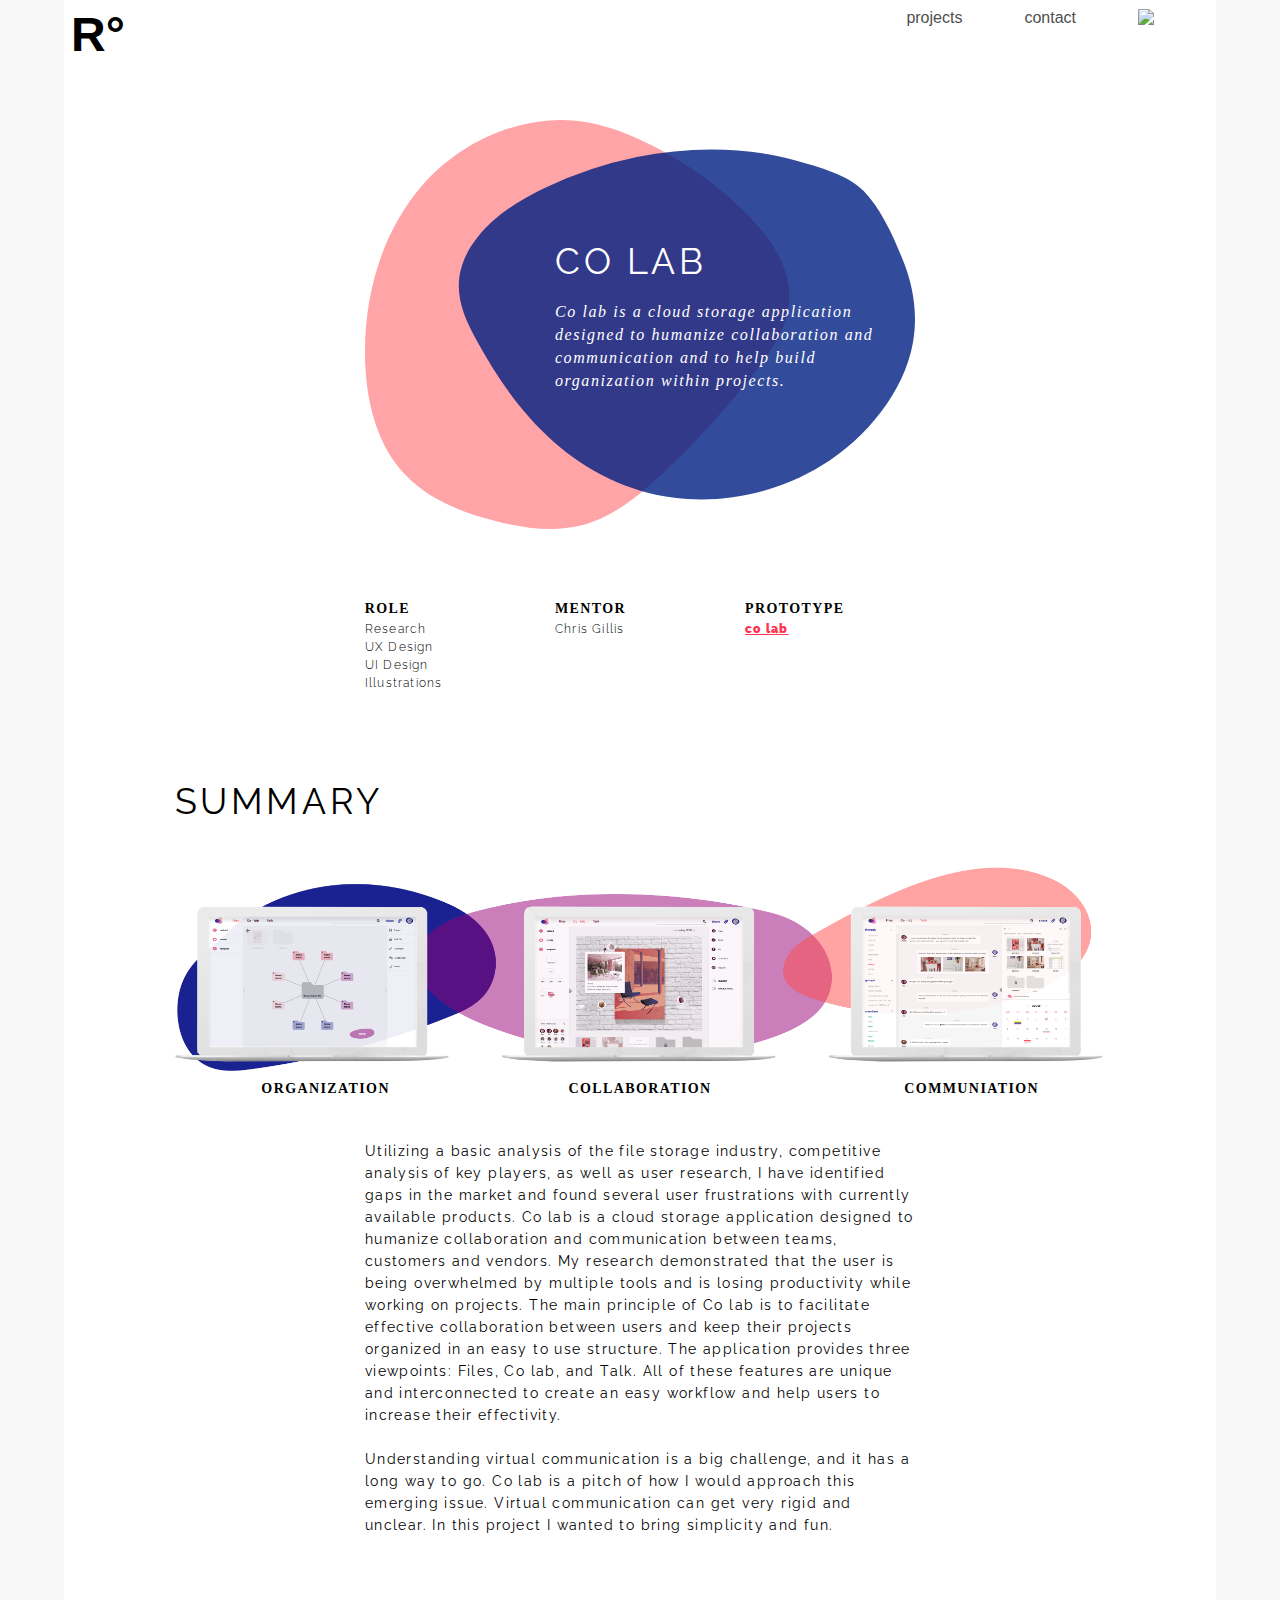
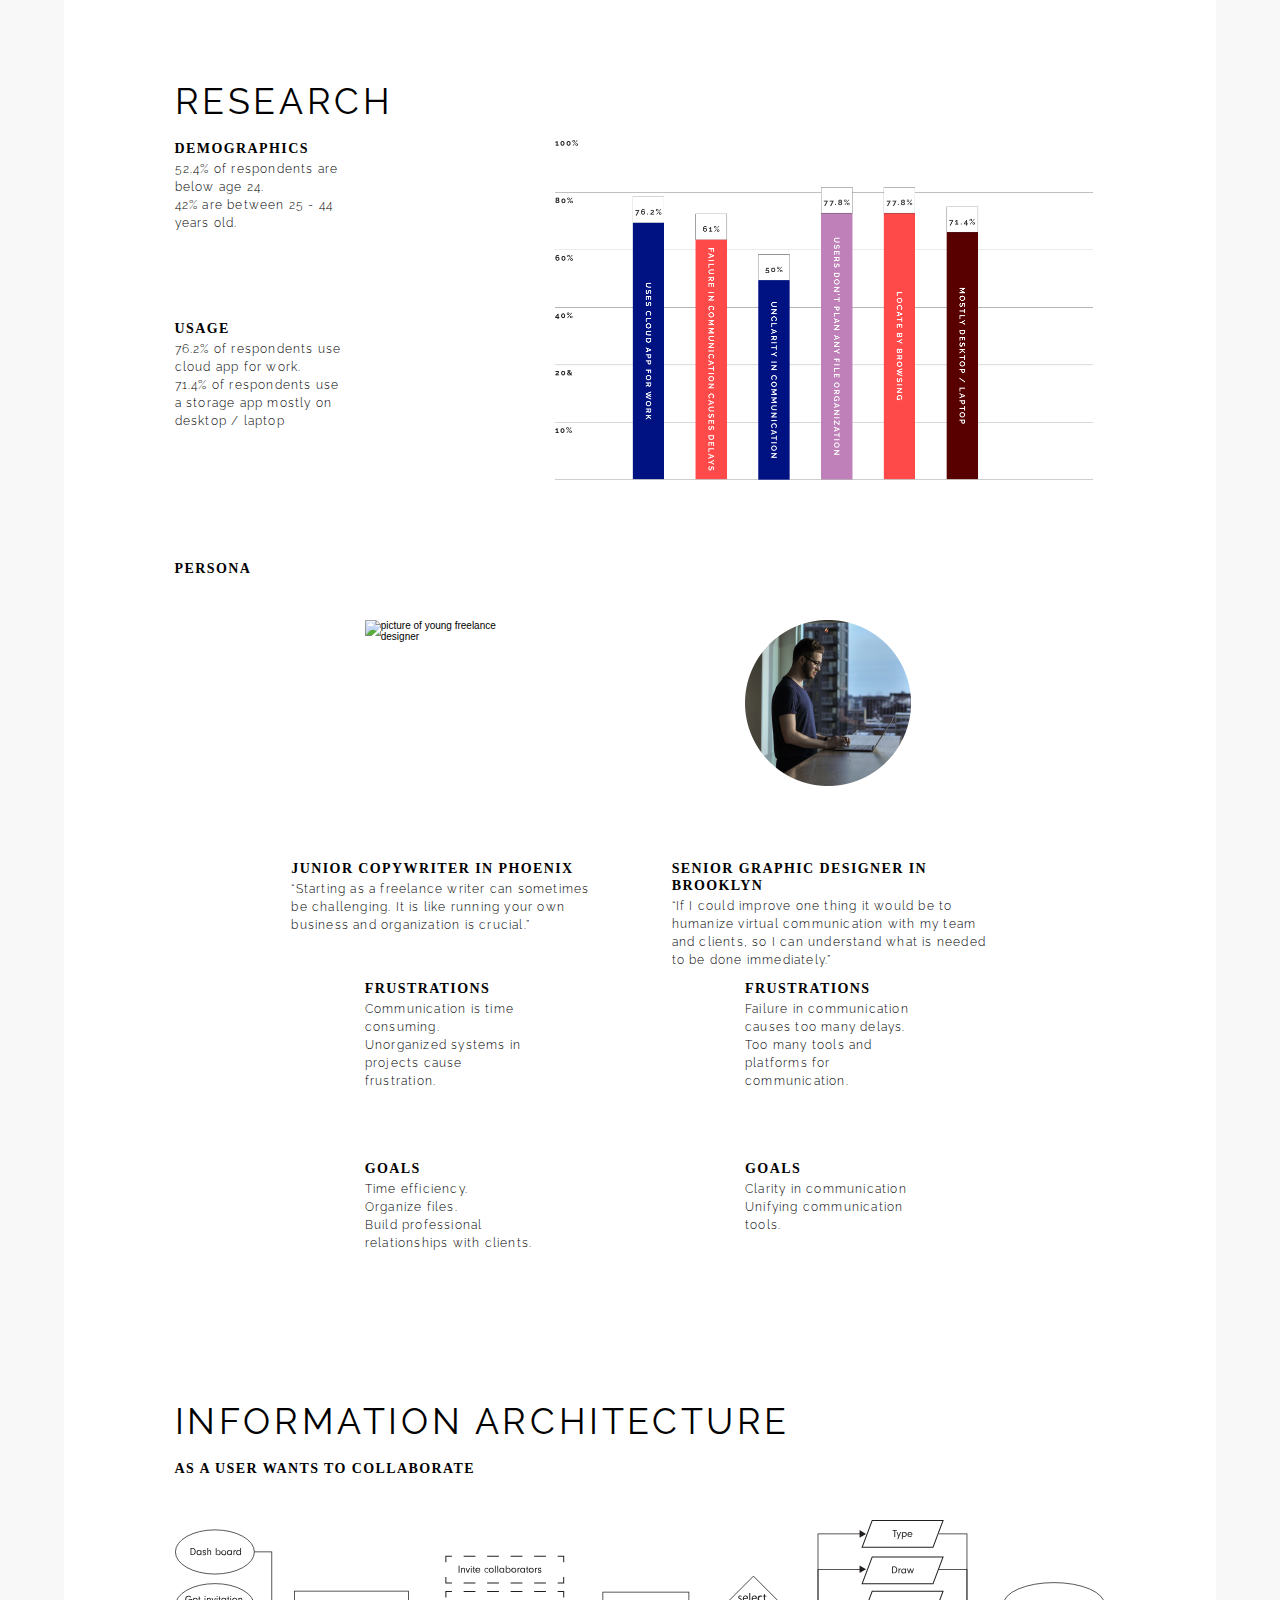
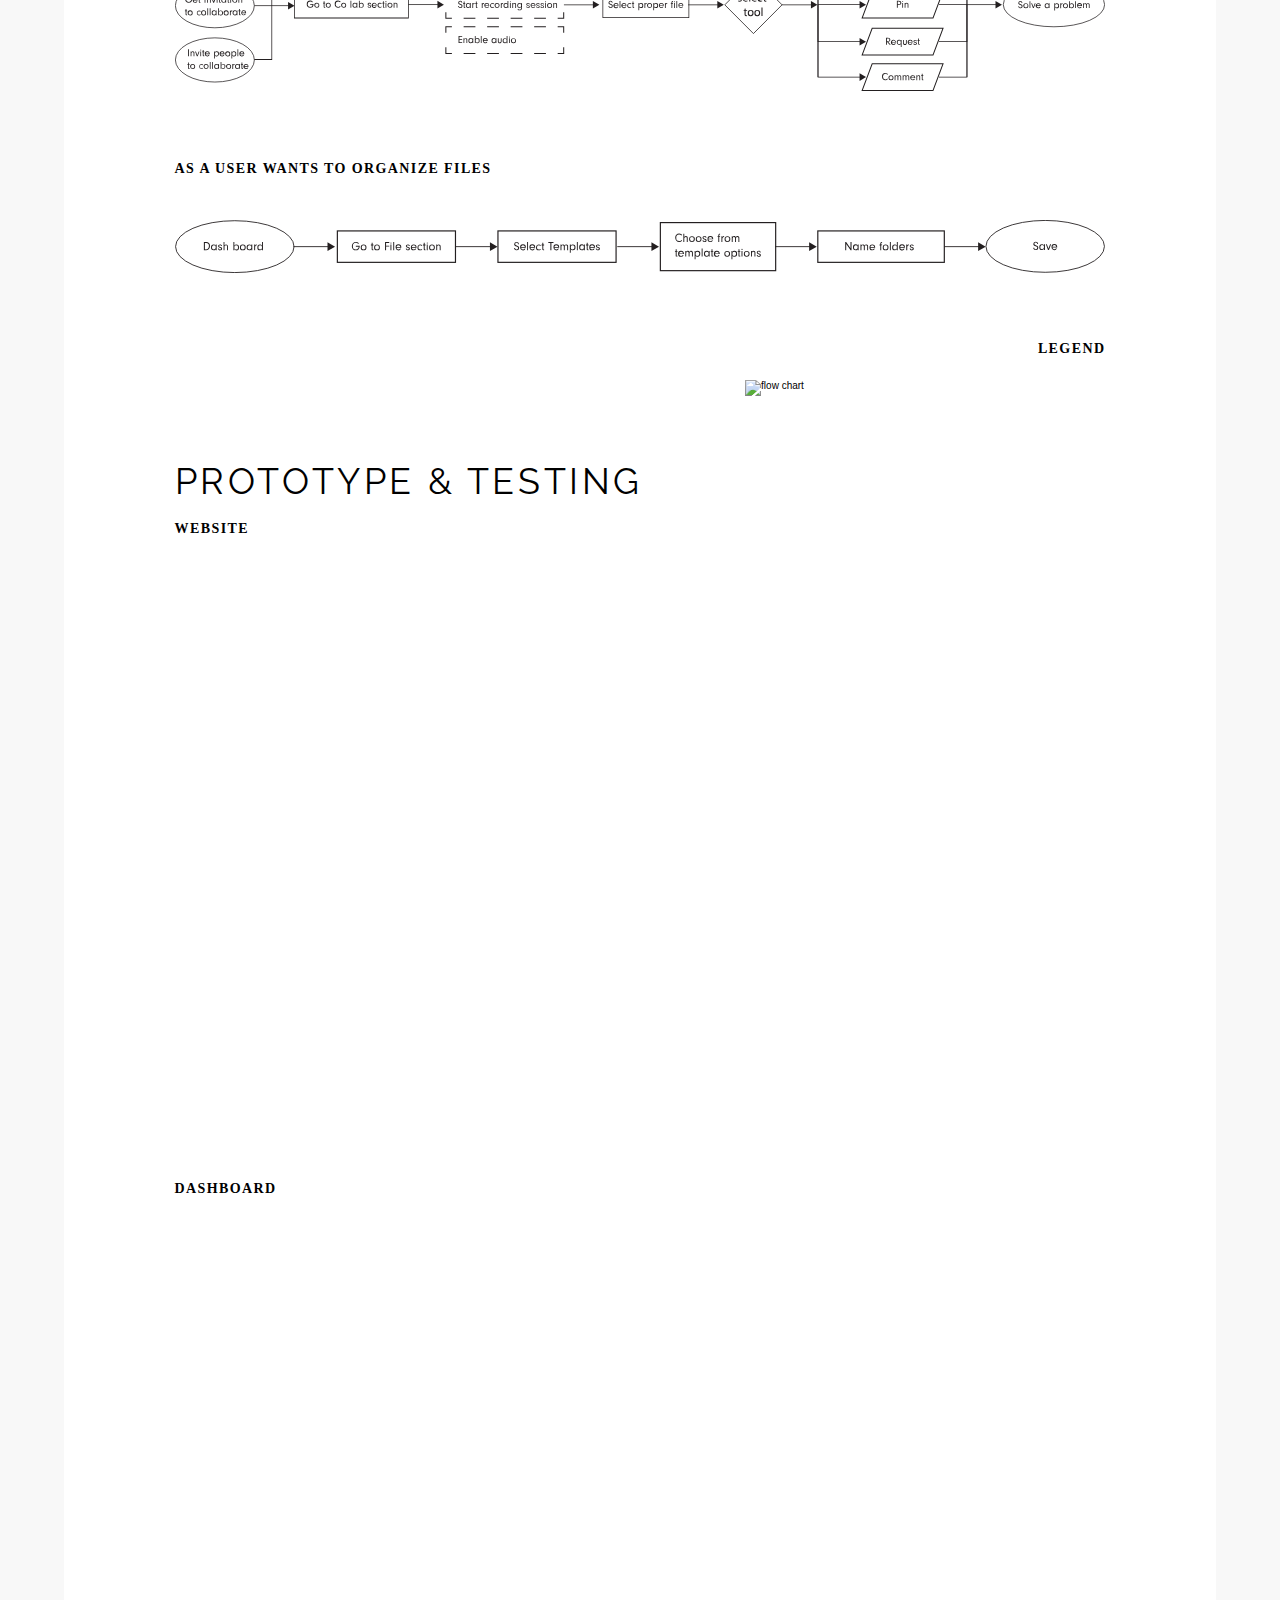
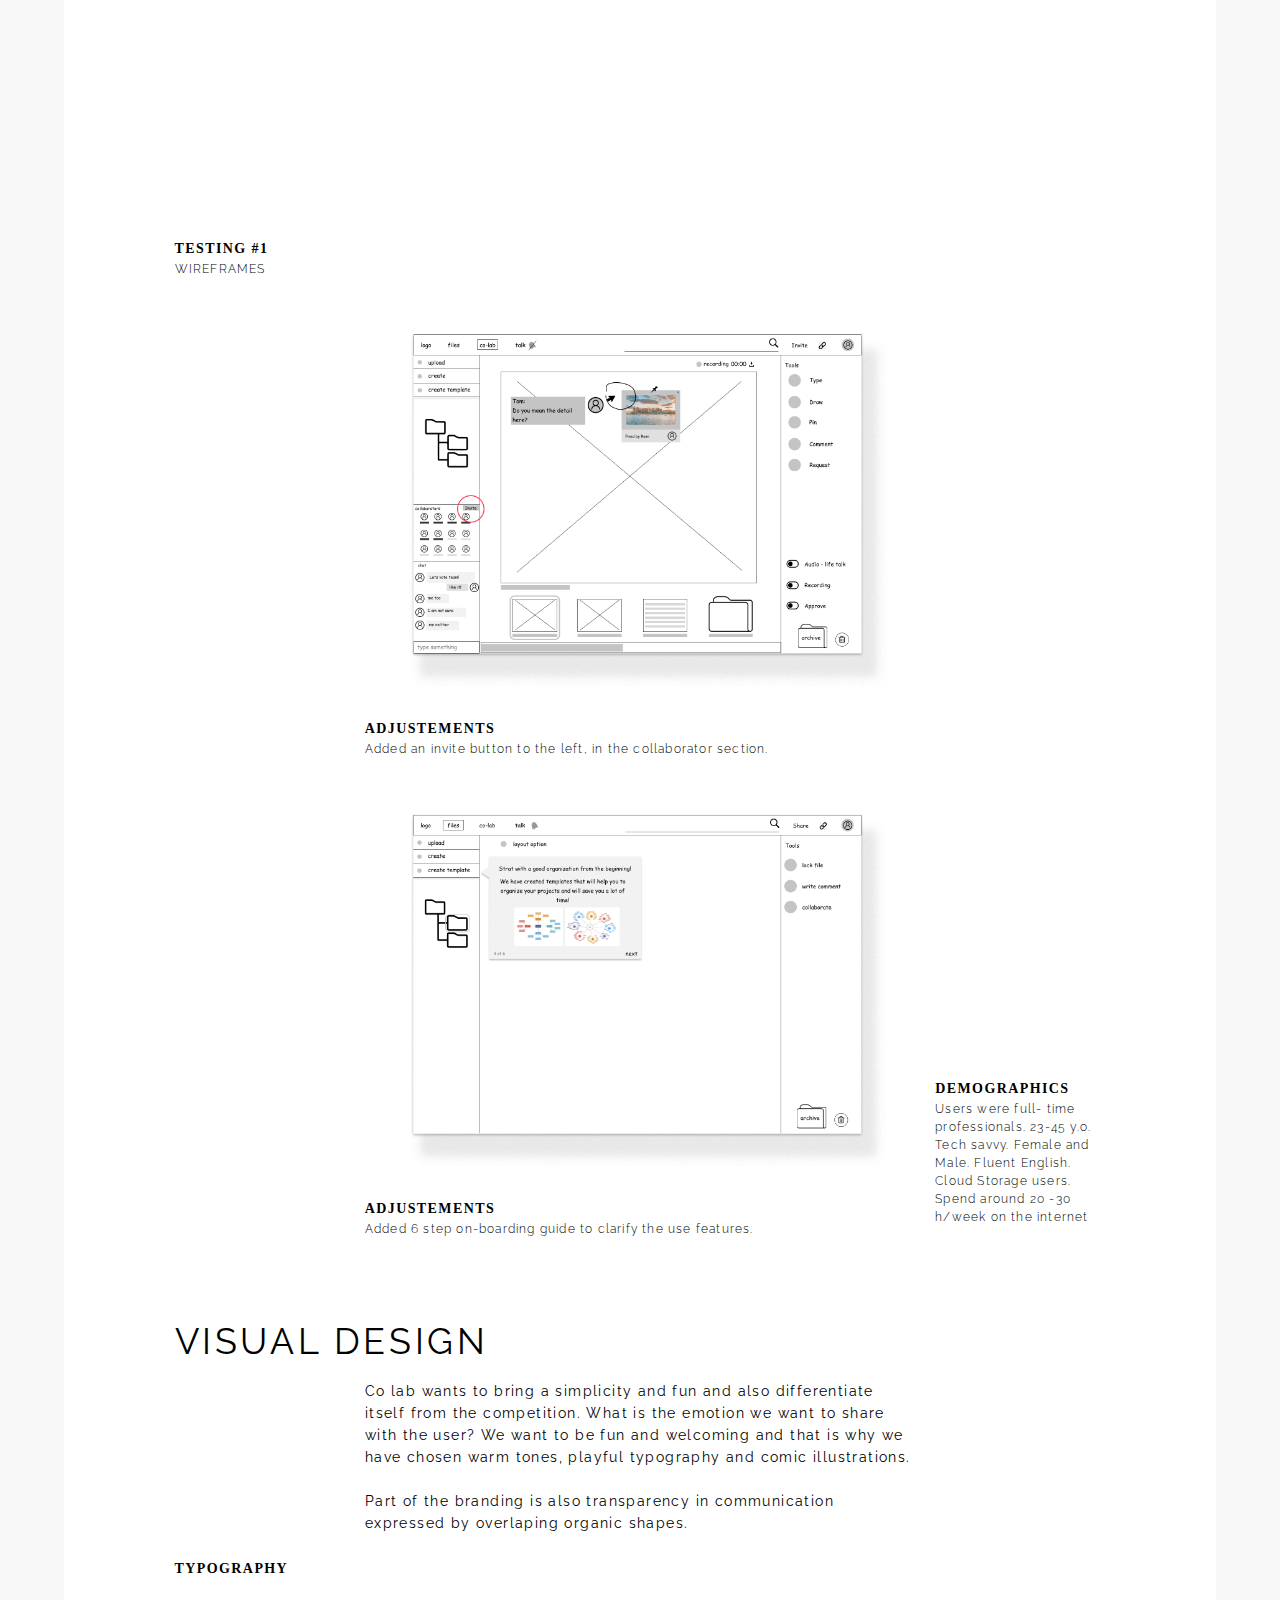
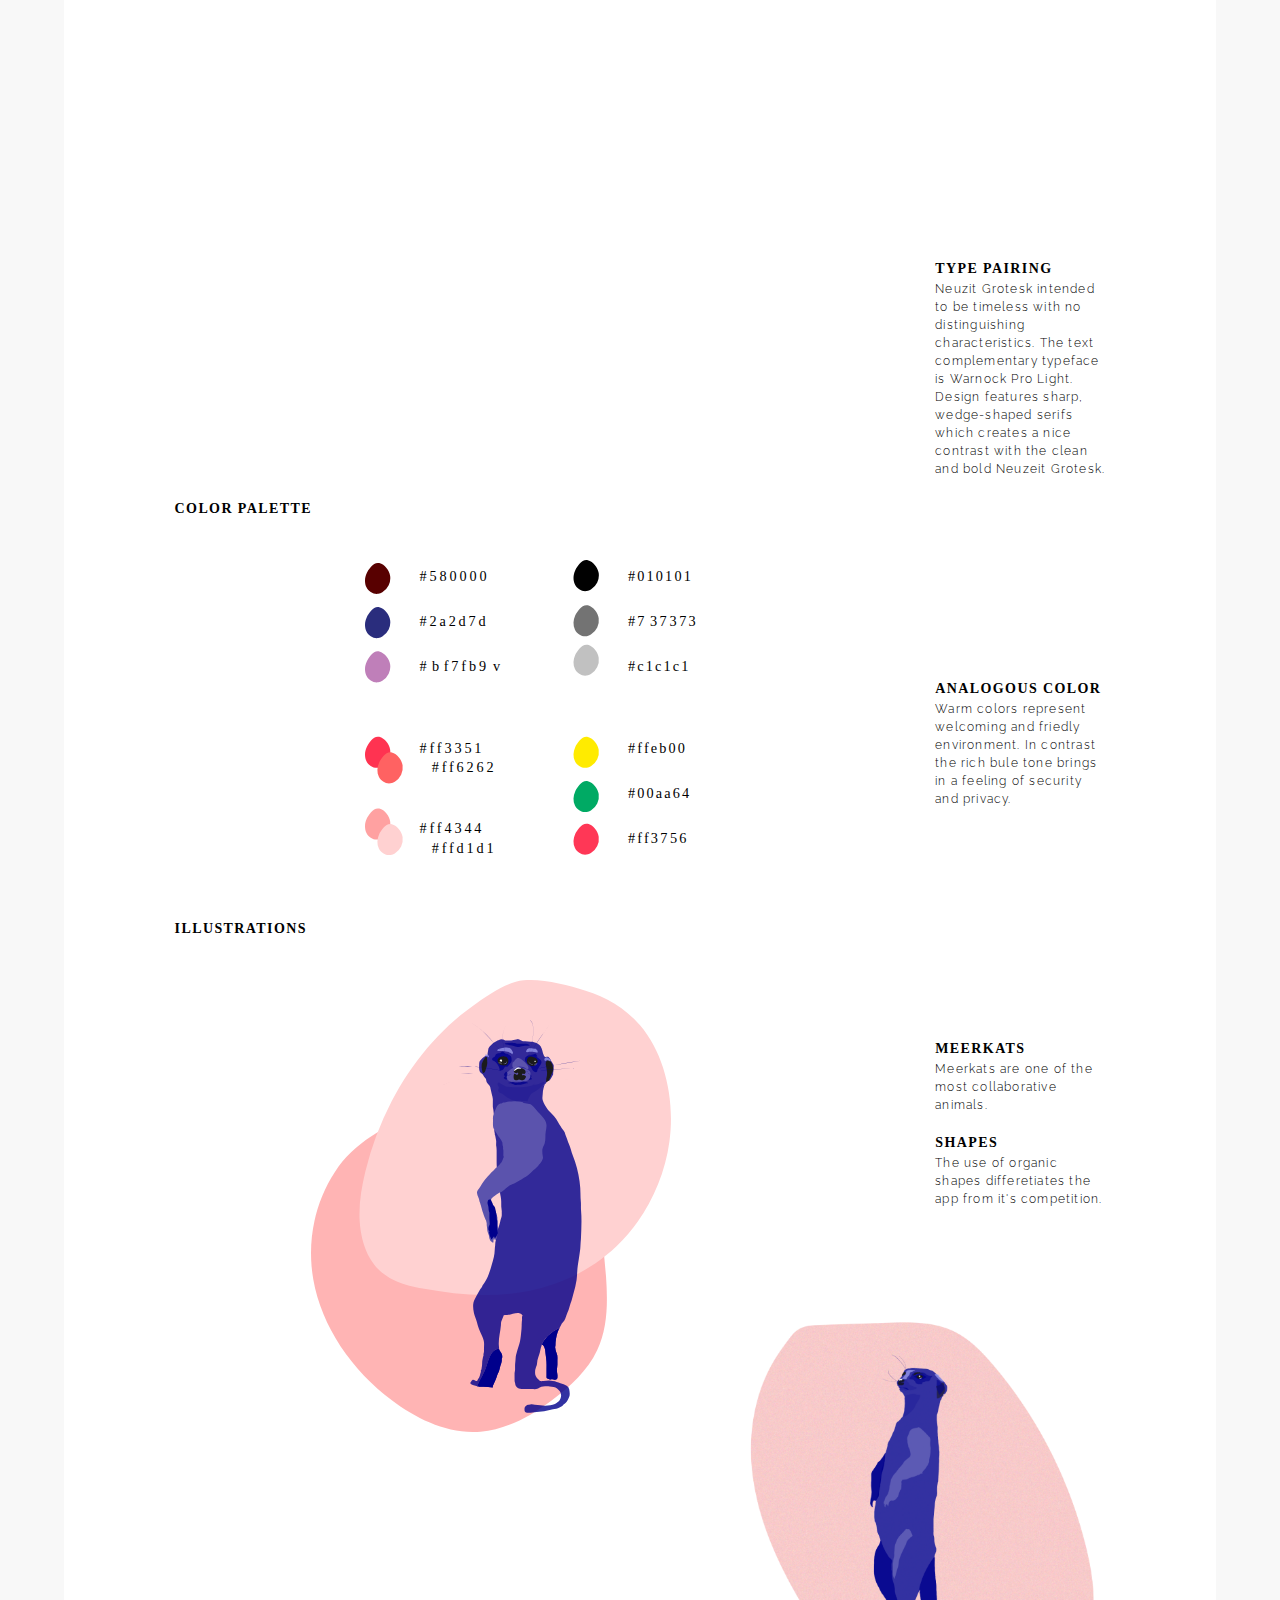
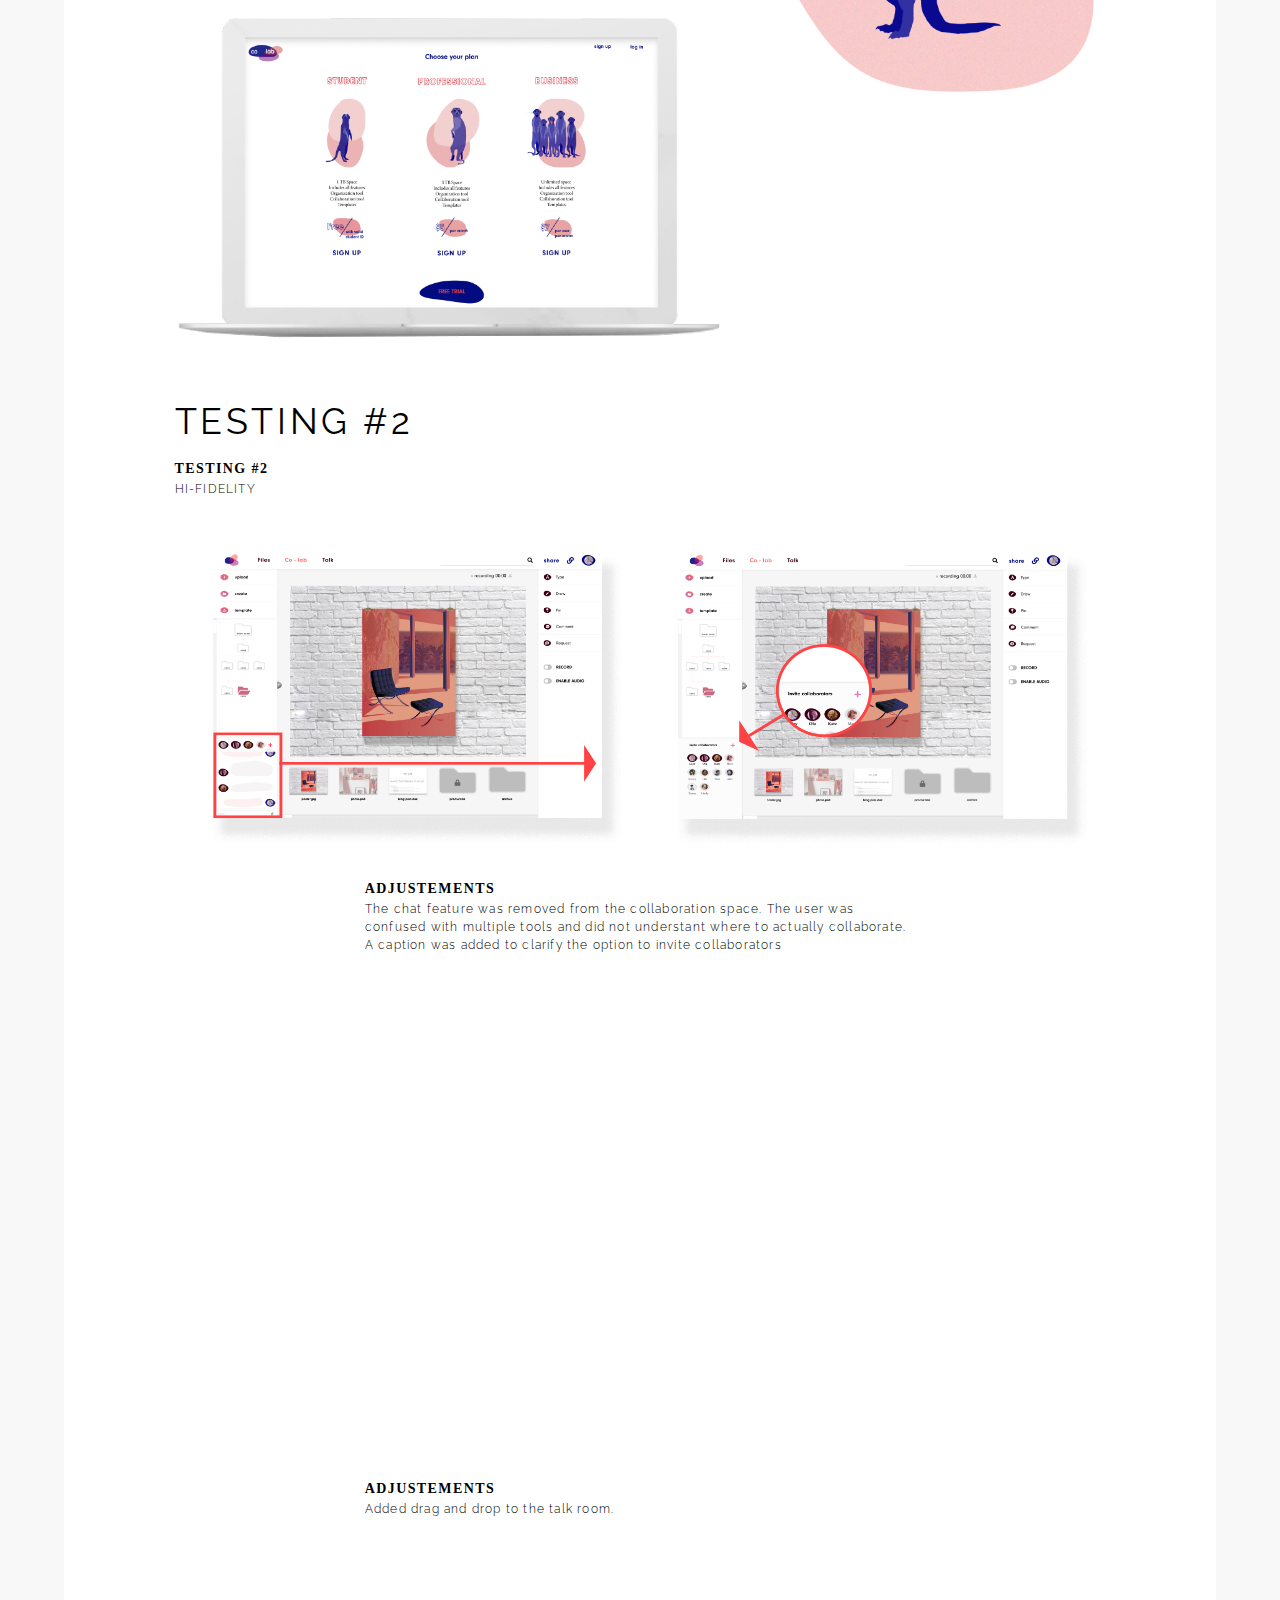
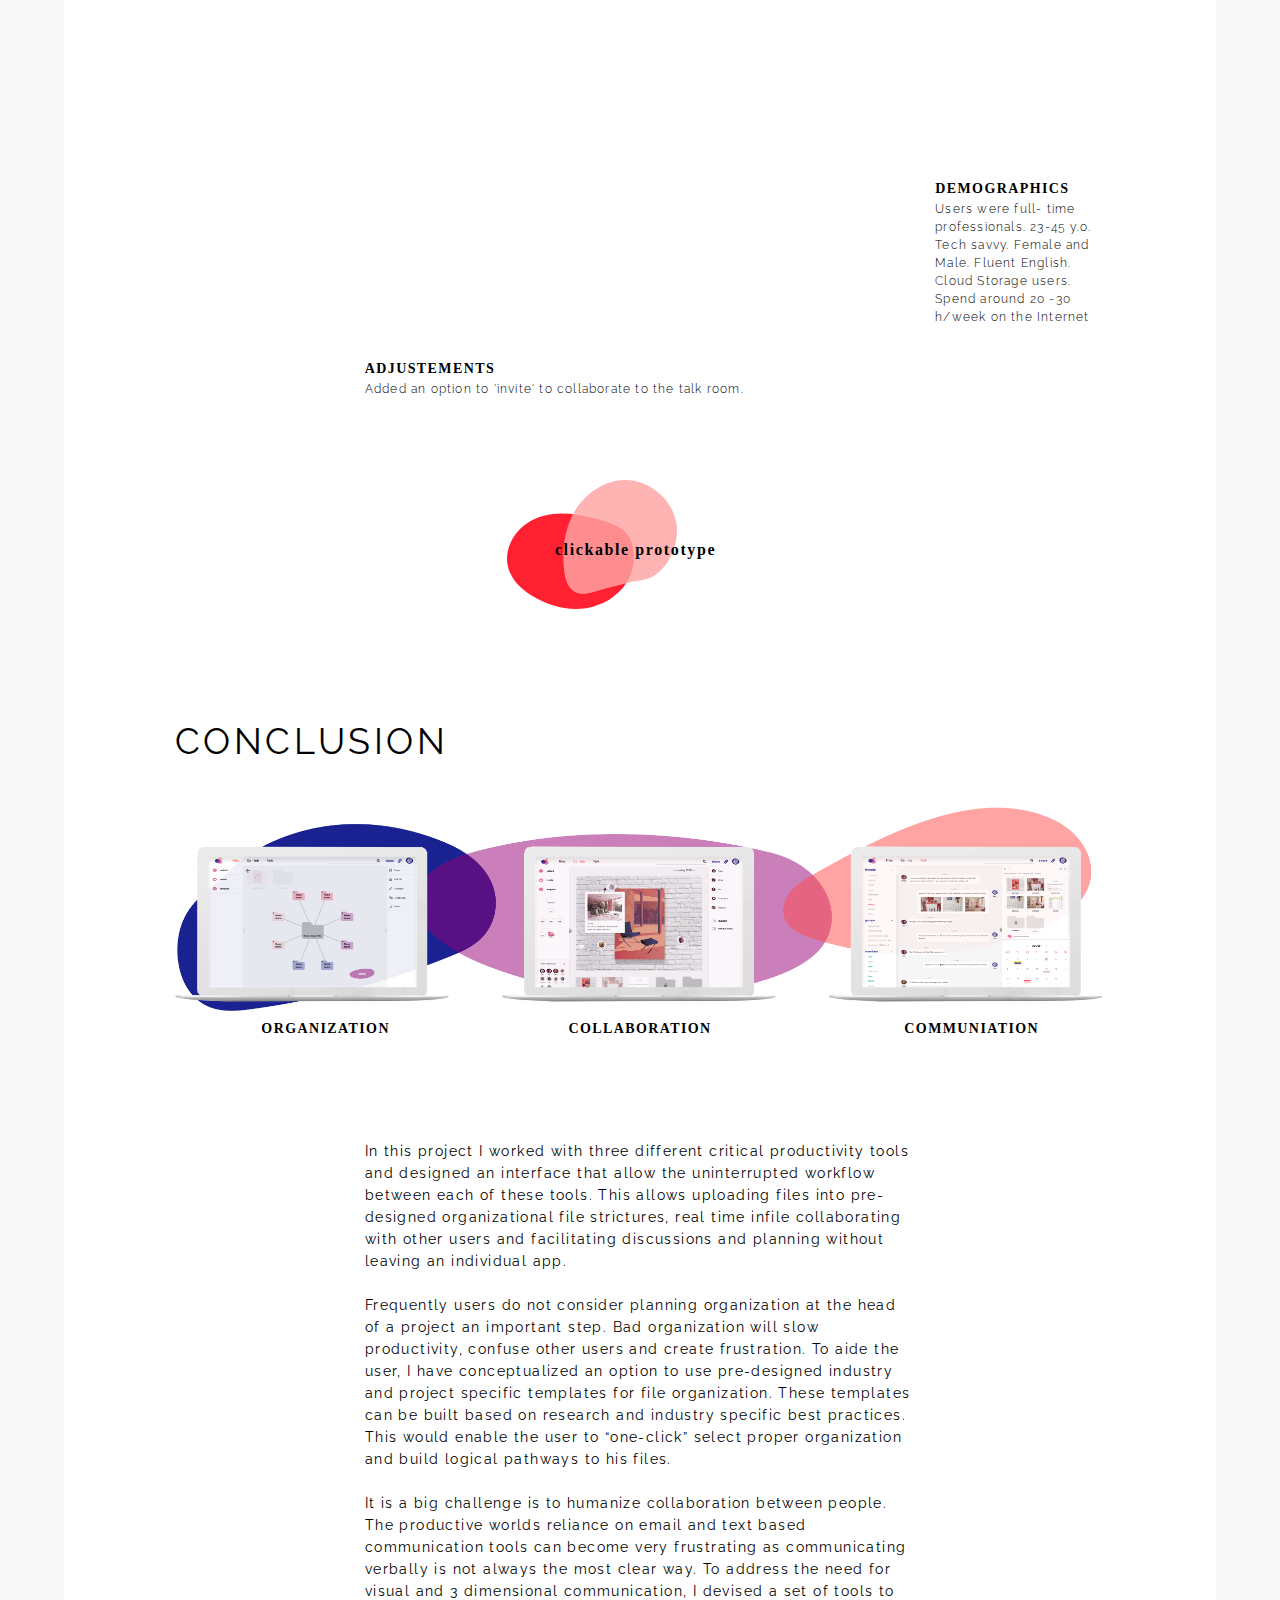
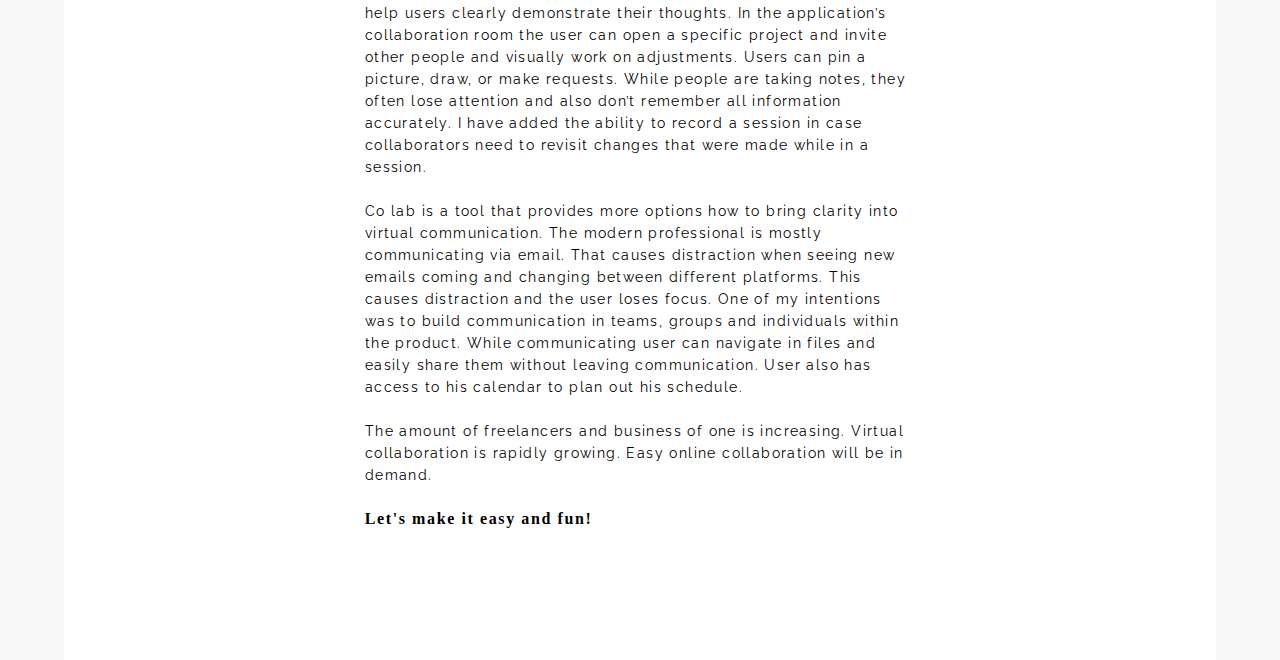
==== commit dfb9dc88: "repaired fonts and nav" ====
--- a/colab.html
+++ b/colab.html
@@ -30,19 +30,20 @@
         <header>
 
           <nav class = "main-menu">
-            <a href="index.html" id="logo">R°</a>
+            <a href="index.html" class = "logo">R°</a>
             <ul >
               <li>
-                <a class = "in" href="https://www.linkedin.com/in/romana-wilson-design/"></a>
+                <a href="https://www.linkedin.com/in/romana-wilson-design/"><img class = "pages in" src = "images/in.png"></a>
               </li>
               <li>
-                <a href="contact.html" class="contact">contact</a>
+                <a href="contact.html" class="pages">contact</a>
               </li>
               <li>
-                <a href="projects.html" class="projects">projects</a>
+                <a href="projects.html" class="pages">projects</a>
               </li>
             </ul>
           </nav>
+
         </header>
 
       <!-- Side-->
--- a/css/style.css
+++ b/css/style.css
@@ -12,7 +12,7 @@
 
 body {
     background-color: white;
-    font-family: Neuzeit Grotesk, Arial, Helvetica, sans-serif;
+    font-family: 'Neuzeit Grotesk', Arial, Helvetica, sans-serif;
     color: #000000;
     max-width: 1152px;
     min-height: 100%;
@@ -39,7 +39,7 @@
 p {
     font-style: normal;
     font-weight: normal;
-    font-family: Fira Sans, Arial, Helvetica, sans-serif;
+    font-family: 'Fira Sans', Arial, Helvetica, sans-serif;
     font-weight: 300;
     font-size: 1.6rem;
     line-height: 19px;
@@ -56,7 +56,7 @@
 }
 
 h6 {
-  font-family: Neuzeit Grotesk;
+  font-family: 'Neuzeit Grotesk';
   font-style: normal;
   font-weight: 300;
   font-size: 1.2em;
@@ -76,59 +76,49 @@
   width: 100%;
   max-width: 1152px;
   background-color: white;
-  padding-top: .7rem;
-  padding-left: .7rem;
-  /* padding-right: 3rem; */
-}
-
-#logo{
+}
+
+nav {
+display: flex;
+justify-content: space-between;
+align-items:flex-start;
+
+padding-top: .7rem;
+padding-left: .7rem;
+}
+
+.main-menu ul {
+  display: flex;
+  justify-content: flex-end;
+  flex-direction: row-reverse;
+  align-content: center;
+  align-items: center;
+
+  list-style-type: none;
+  margin: .2rem 0 0 0;
+  padding: 0;
+}
+
+.main-menu a {
+text-decoration: none;
+}
+
+.pages {
+  font-size: 1.6rem;
+  color: #4F4F4F;
+  margin-right: 6.2rem;
+}
+
+.logo {
   font-size: 4.8rem;
   font-weight:600;
   color: #000000;
-  text-decoration: none;
-  letter-spacing: 0.1rem;
-}
-
-nav {
-/* float: right; */
-display: flex;
-justify-content: space-between;
-align-content: center;
-align-items: center;
-}
-
-.main-menu ul {
-  display: flex;
-  justify-content: flex-end;
-  flex-direction: row-reverse;
-
-  list-style-type: none;
-  margin: 0;
-  padding: 0;
-}
-
-.main-menu li {
-
-  margin-bottom: 1em;
-}
-
-.main-menu a {
-
-  text-decoration: none;
-  margin-right: 6.2rem;
-  color: #4F4F4F;
-  font-size: 1.6rem;
-
-}
+}
+
 
 .in {
-  background-image: url("../images/in.png");
-  background-repeat: no-repeat;
-  background-position: left top;
-  background-size: 1.27rem;
-  padding-right: 1.4em;
-
-
+  max-height: 1.6rem;
+  max-width: 1.6rem;
 }
 
 
@@ -136,7 +126,7 @@
   color: #41A76E;
 }
 
-/* aside text*/
+/* -------- Aside text ------------- */
 
 .vertical-text {
   width: 85px;
@@ -155,7 +145,7 @@
 
 /*---------text styling-------------*/
 .hero-title{
-  font-family: Raleway;
+  font-family: 'Raleway';
   font-style: normal;
   font-weight: normal;
   font-size: 36px;
@@ -165,7 +155,7 @@
 }
 
 .hero-text{
-  font-family: Fira Sans;
+  font-family: 'Fira Sans';
   font-style: italic;
   font-weight: 300;
   font-size: 16px;
@@ -176,7 +166,7 @@
 
 .bold-title{
   text-transform: uppercase;
-  font-family: Neuzeit Grotesk;
+  font-family: 'Neuzeit Grotesk';
   font-style: normal;
   font-weight: bold;
   font-size: 14px;
@@ -193,7 +183,7 @@
 }
 
 .project-caption p {
-font-family: Raleway;
+font-family: 'Raleway';
 font-style: normal;
 font-weight: 300;
 font-size: 12px;
@@ -213,7 +203,7 @@
 
 .section-title {
   text-transform: uppercase;
-  font-family: Raleway, Arial, Helvetica, sans-serif;
+  font-family: 'Raleway', Arial, Helvetica, sans-serif;
   font-style: normal;
   font-weight: normal;
   font-size: 36px;
@@ -225,7 +215,7 @@
 
 
 .project-paragraph{
-  font-family: Raleway, Arial, Helvetica, sans-serif;
+  font-family: 'Raleway', Arial, Helvetica, sans-serif;
   font-style: normal;
   font-weight: normal;
   font-size: 14px;
@@ -235,7 +225,7 @@
 }
 
 #bold{
-  font-family: Neuzeit Grotesk;
+  font-family: 'Neuzeit Grotesk';
   font-style: normal;
   font-weight: bold;
   font-size: 16px;
@@ -268,6 +258,7 @@
 
 .project section {
   display: grid;
+  display: -ms-grid;
   grid-gap: 20px;
   grid-template-columns: repeat(5, 1fr);
   margin-bottom: 20px;
@@ -295,7 +286,7 @@
   display: flex;
   height: 40px;
 
-  font-family: Neuzeit Grotesk;
+  font-family: 'Neuzeit Grotesk';
   font-style: normal;
   font-weight: bold;
   font-size: 1.4rem;
@@ -365,6 +356,7 @@
     margin-right: 9.6%;
     margin-left: 9.6%;
     display: grid;
+    display: -ms-grid;
     grid-template-columns: repeat(3, 1fr);
     grid-template-rows: repeat(5, 92px);
     grid-gap: 20px;
@@ -380,6 +372,7 @@
     margin-right: auto;
     margin-left: auto;
     display: grid;
+    display: -ms-grid;
     grid-template-columns: repeat(3, 1fr);
     grid-template-rows: repeat(5, 92px);
     grid-gap: 20px;
@@ -427,6 +420,7 @@
   margin-right: auto;
   margin-left: auto;
   display: grid;
+  display: -ms-grid;
   grid-template-columns: repeat(3, 1fr);
   grid-template-rows: repeat(5, 1fr) auto;
   grid-gap: 20px;
@@ -525,7 +519,7 @@
   }
 
 .contact-name{
-    font-family: Neuzeit Grotesk;
+    font-family: 'Neuzeit Grotesk';
     font-style: normal;
     font-weight: bold;
     font-size: 16px;
@@ -539,7 +533,7 @@
   }
 
 .contact-email{
-    font-family: Neuzeit Grotesk;
+    font-family: 'Neuzeit Grotesk';
     font-style: normal;
     font-weight: normal;
     font-size: 16px;
@@ -588,7 +582,7 @@
     line-height: 2.6rem;
     font-style: normal;
     /* font-weight: bold; */
-    /* font-family: Neuzeit Grotesk; */
+    /* font-family: 'Neuzeit Grotesk'; */
     letter-spacing: 0.1rem;
     padding-left: 2em;
 }
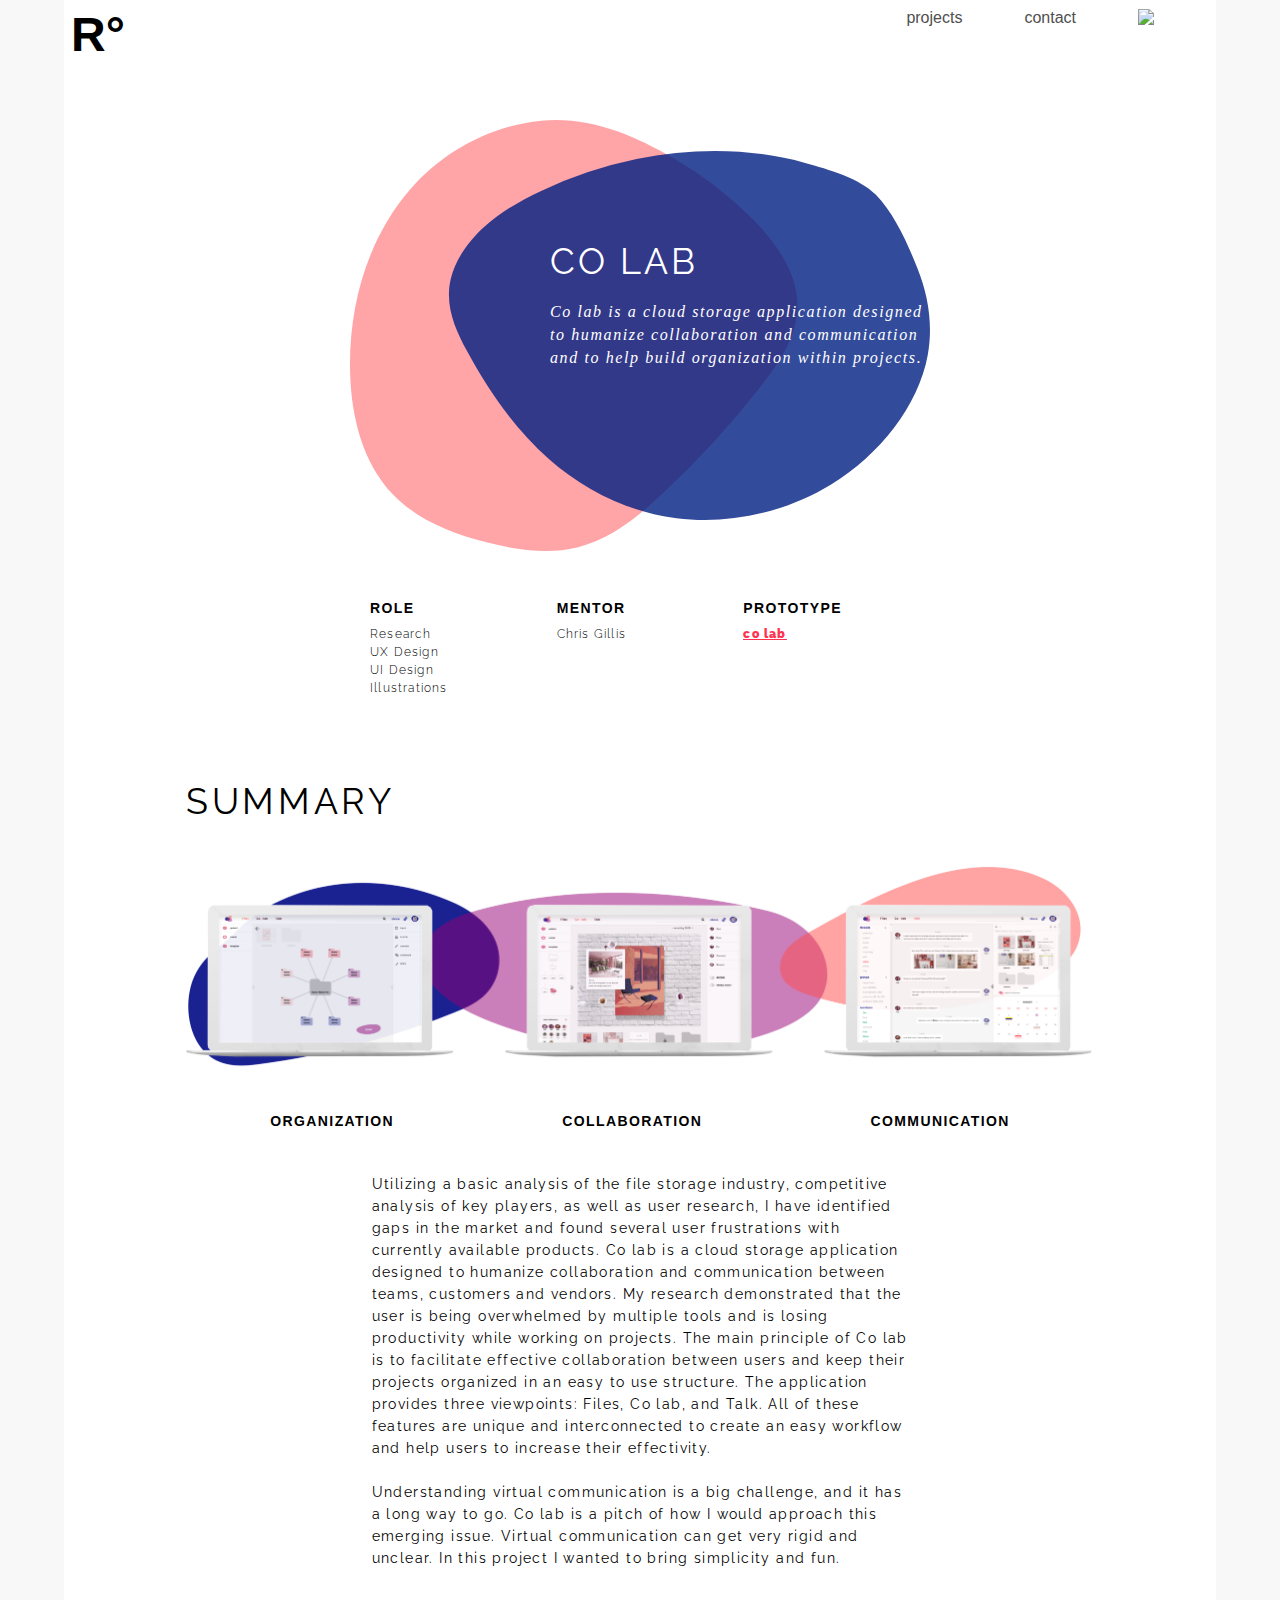
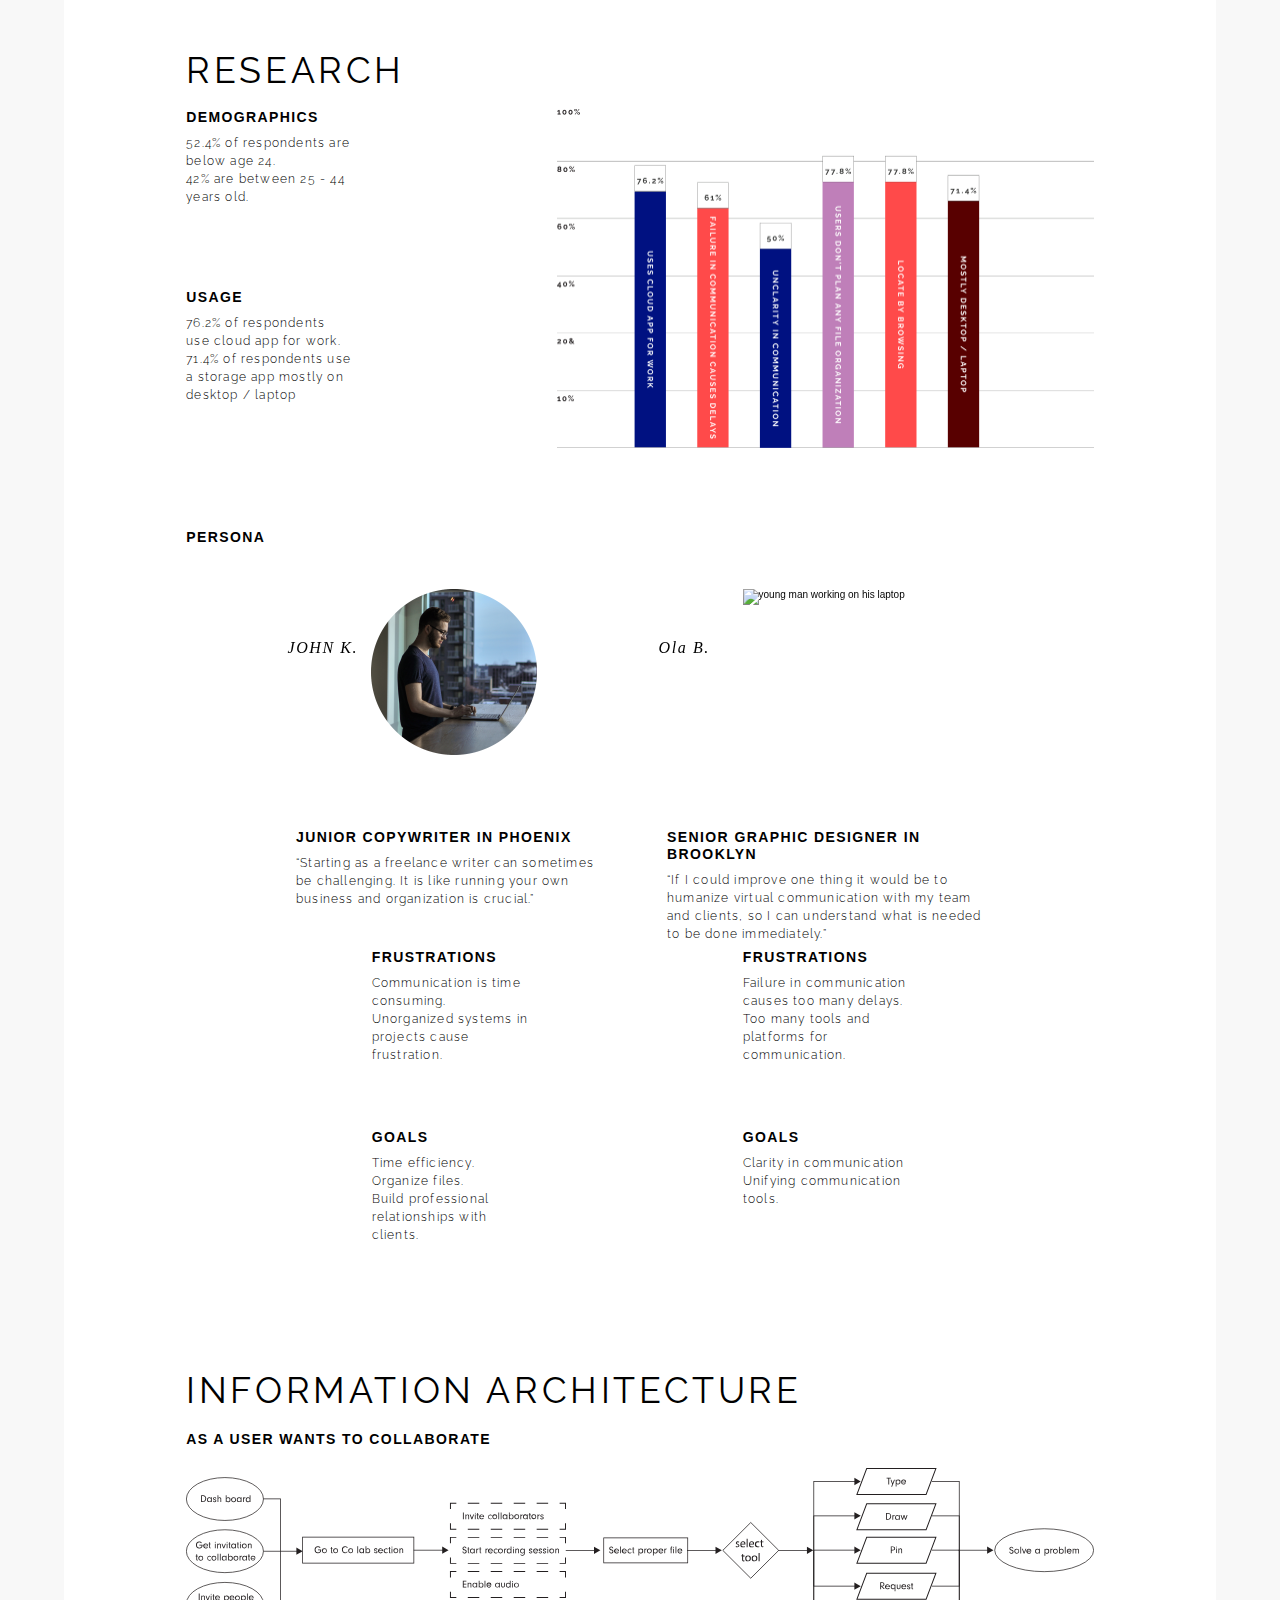
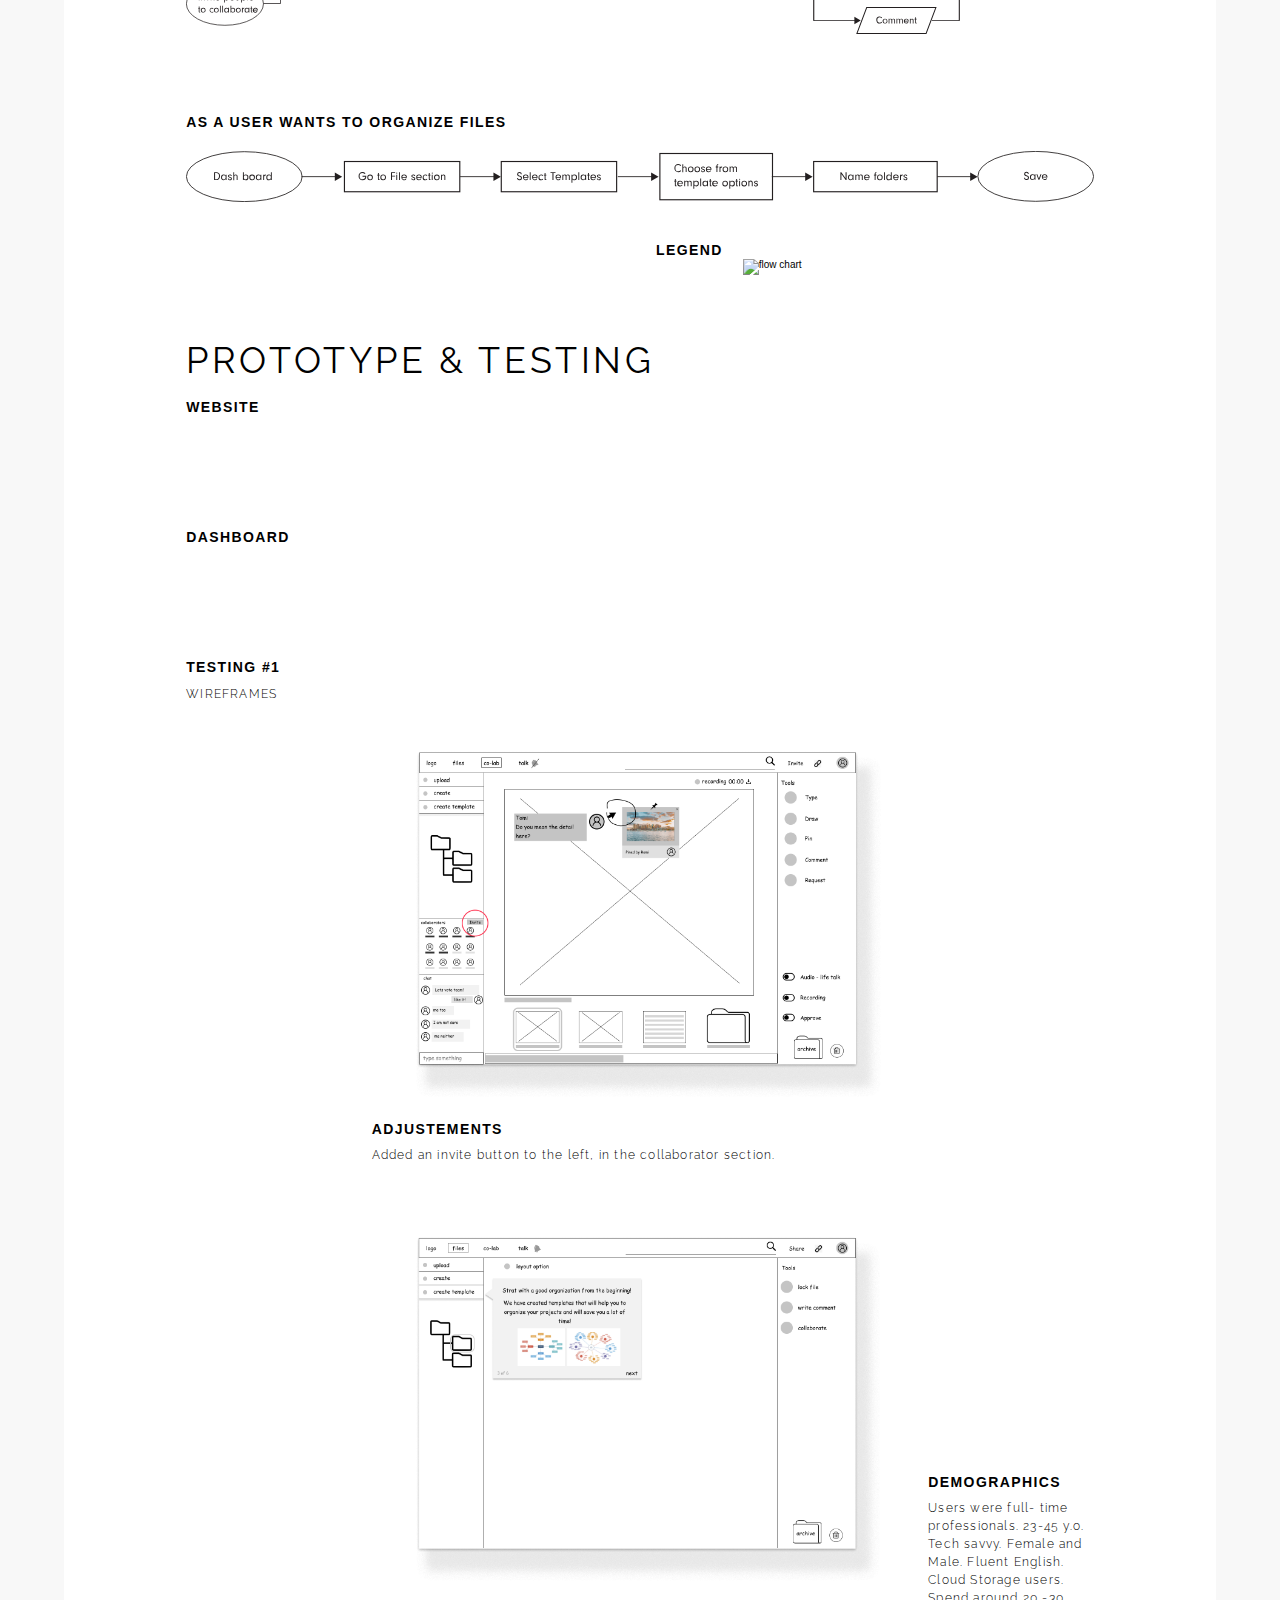
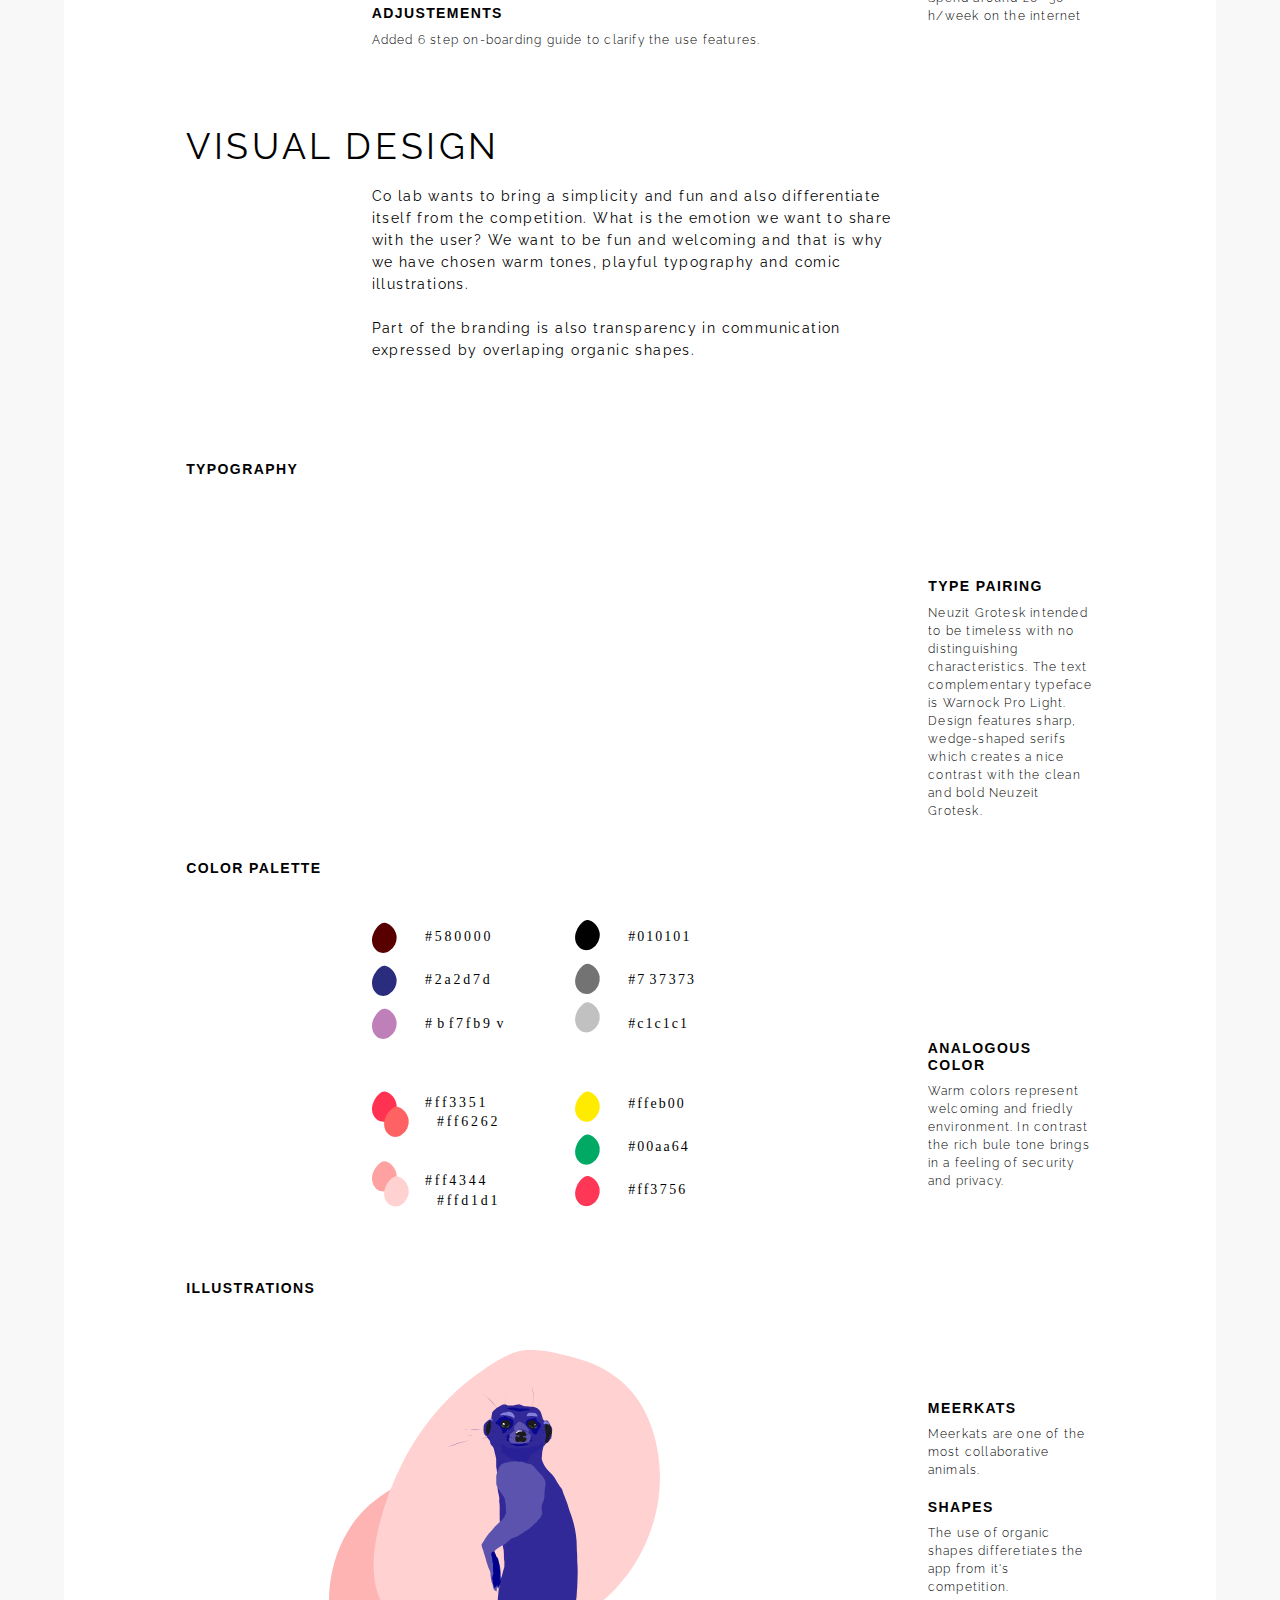
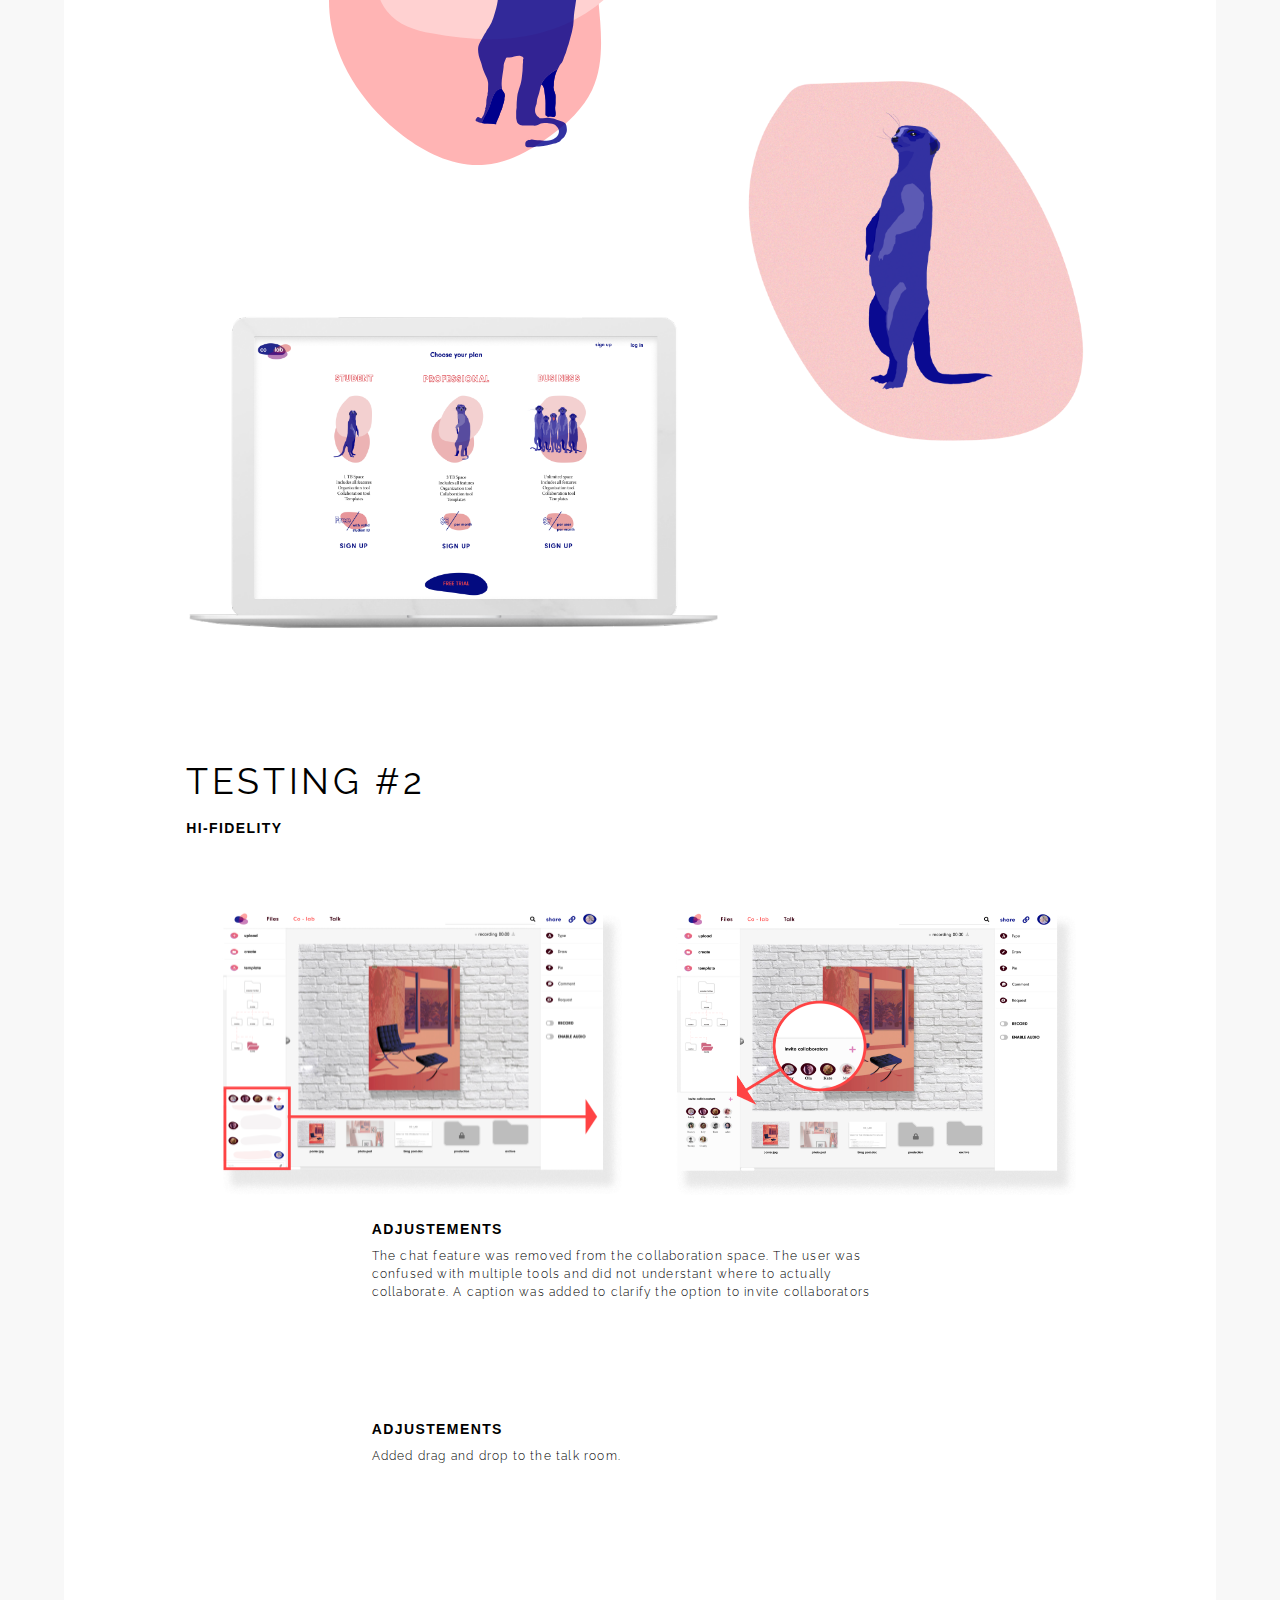
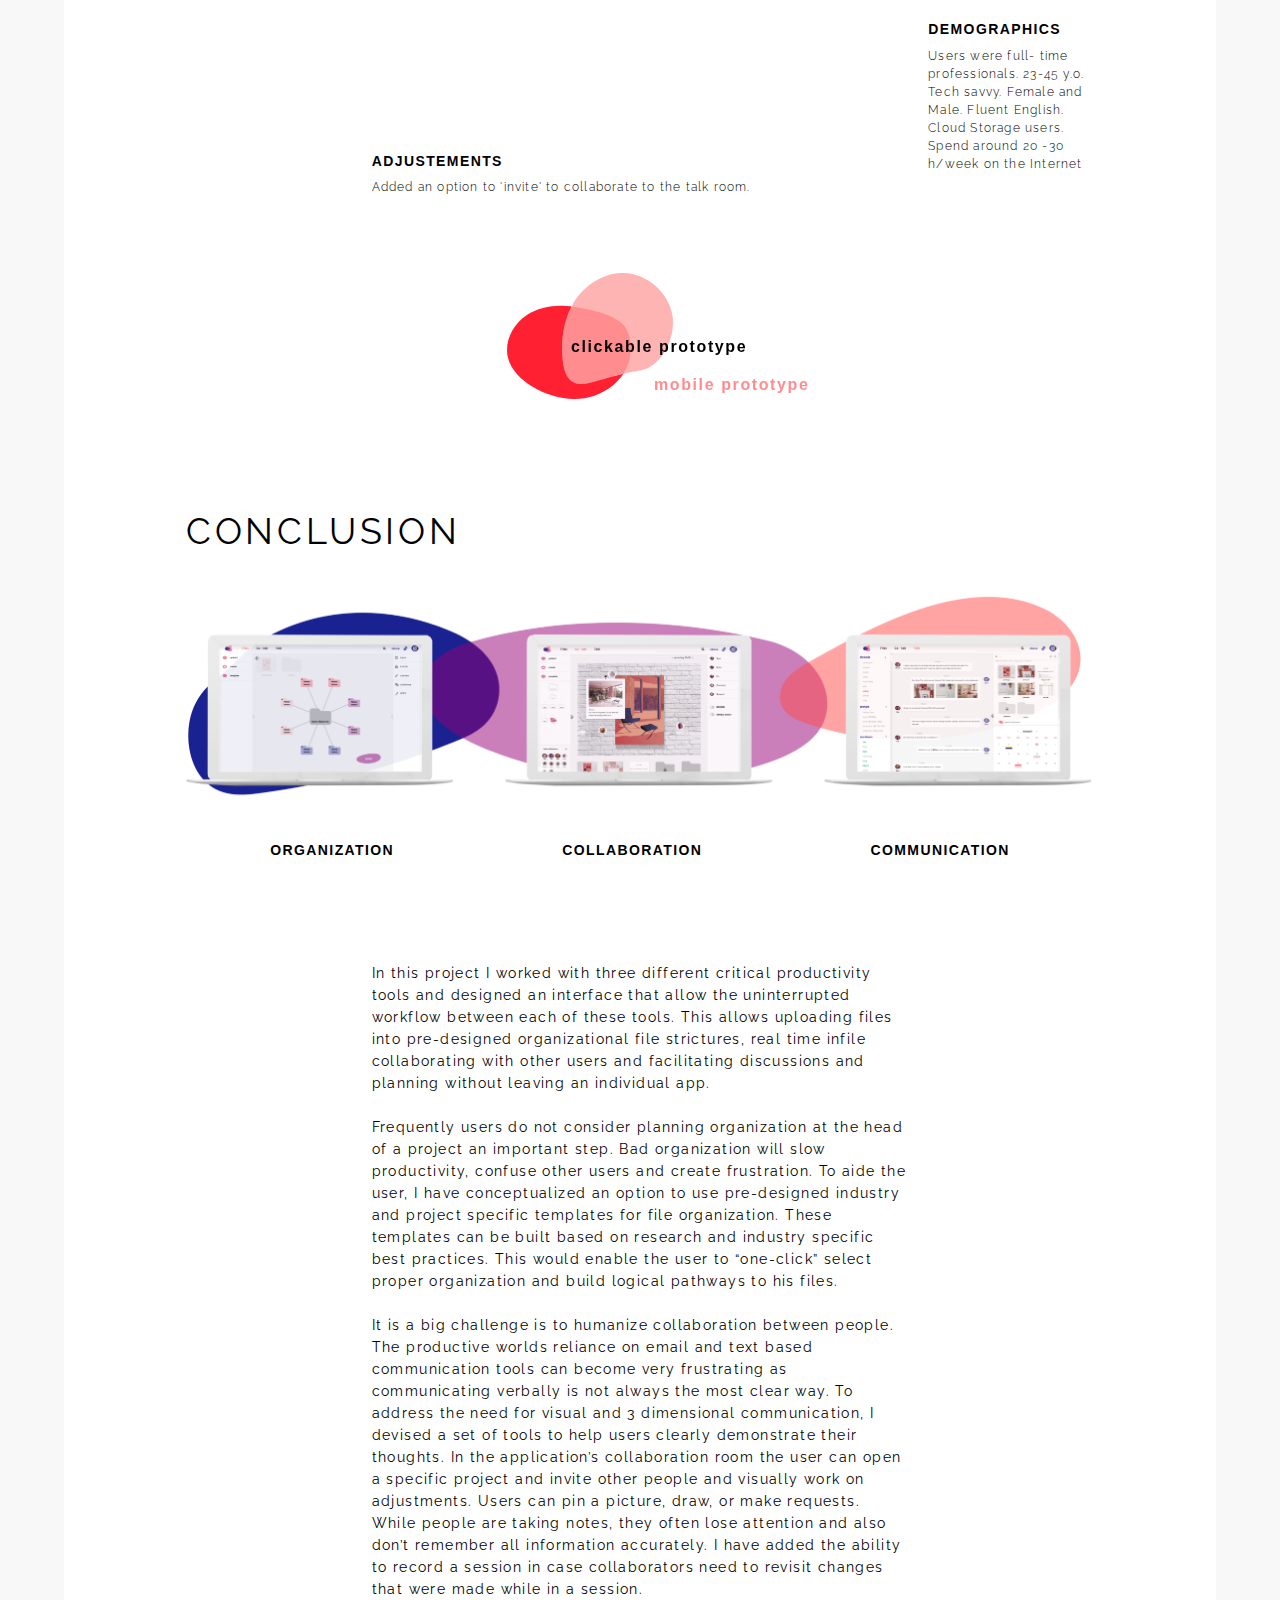
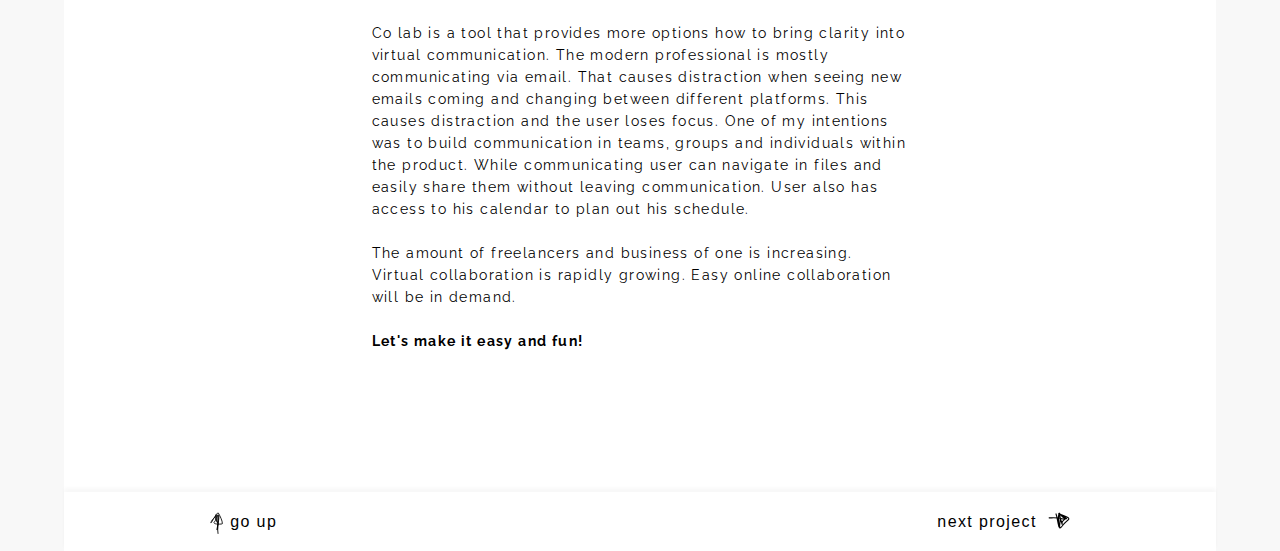
==== commit 25bfefb8: "mobile done" ====
--- a/colab.html
+++ b/colab.html
@@ -11,6 +11,7 @@
     <link rel="stylesheet" href="css/reset.css">
     <link rel="stylesheet" href="css/style.css">
     <link rel="stylesheet" href="css/colab.css">
+    <link rel="stylesheet" href="css/media-queries.css">
 
 
     <!-- Global site tag (gtag.js) - Google Analytics -->
@@ -49,54 +50,72 @@
       <!-- Side-->
       <!-- <div class="vertical-text">
         <div>
-          <H6 class="top"> ROMI  WILSON - CO LAB<H6>
+          <aside class="class="top"> ROMI  WILSON - CO LAB">
+
+          </aside>
         </div>
 
       </div> -->
       <!-- Case Study -->
 
       <main class="project">
-        <section id = "hero" class = "section">
+        <section id = "colab_hero">
           <!--HERO SECTION-->
-          <img id="shape1" src="images/co lab/shape1.svg" alt="">
-          <h1 id = "colab-title" class="hero-title">CO LAB</h1>
-          <p id = "colab-desc" class="hero-text">Co lab is a cloud storage application designed to humanize collaboration and communication and to help build organization within projects. </p>
+          <img id="shape1-mobile" class ="sub-sec-span mobile-only" src="images/co lab/mobile/comingsoon.svg" alt="">
+          <div id = "colab-hero-group" class = "hero fixed-width-centered">
+            <img id = "shape1" class = "sub-sec-span mobile-hidden" src="images/co lab/shape1.svg" alt="">
+            <h1 id = "colab-title" class="sub-sec-left hero-title">CO LAB</h1>
+            <p id = "colab-desc" class="sub-sec-left hero-text">Co lab is a cloud storage application designed to humanize collaboration and communication and to help build organization within projects.
+              <br class="mobile-only">
+              <br class="mobile-only">
+              <span class="hero-text-addendum mobile-only">Full project available on desktop view.</span>
+            </p>
+          </div>
+
+
           <!--the little text-->
-
-          <div class = "project-caption" id = "role">
-            <h3  class="bold-title">ROLE</h3>
-            <p>Research<br>
-                                      UX Design<br>
-                                      UI Design<br>
-                                      Illustrations
-            </p>
-          </div>
-
-          <div class = "project-caption" id = "mentor">
-            <h3 class="bold-title">mentor</h3>
-            <p>Chris Gillis</p>
-
-            </p>
-          </div>
-
-          <div class = "project-caption" id = "prototype">
-            <h3 class="bold-title">prototype</h3>
-            <a href="https://www.figma.com/proto/kALVjG06FKhQ6qmPNfsxdE/CO-LAB-desktop%2Flaptop-(after)?node-id=1%3A3&scaling=min"><p class="project-caption" id="red">co lab<br>
-
-            </p></a>
+          <div id = "colab-hero-detail" class = "hero-detail fixed-width-centered">
+            <div class = "sub-col1 project-caption">
+              <h3  class="caption-title">ROLE</h3>
+              <p>Research<br>
+                                        UX Design<br>
+                                        UI Design<br>
+                                        Illustrations
+              </p>
+            </div>
+            <div class = "sub-col2 project-caption mobile-hidden">
+              <h3 class="caption-title">mentor</h3>
+              <p>Chris Gillis</p>
+              </p>
+            </div>
+            <div class = "sub-col3 project-caption mobile-hidden">
+              <h3 class="caption-title">prototype</h3>
+              <a href="https://www.figma.com/proto/kALVjG06FKhQ6qmPNfsxdE/CO-LAB-desktop%2Flaptop-(after)?node-id=1%3A3&scaling=min"><p class="project-caption" id="red">co lab<br>
+              </p></a>
+            </div>
           </div>
         </section>
 
         <!--SUMMARY-->
         <section id = "col_summary">
           <h2 class="section-title">summary</h2>
-          <img class="computers" src="images/co lab/computers.png" alt="">
-          <h3 class="bold-title col_org">organization</h3>
-          <h3 class="bold-title col_col">collaboration</h3>
-          <h3 class="bold-title col_com">communiation</h3>
-          <p id = "col_sum" class="project-paragraph">Utilizing a basic analysis of the file storage industry, competitive analysis of key players, as well as user research, I have identified gaps in the market and found several user frustrations with currently available products. Co lab is a cloud storage application designed to humanize collaboration and communication between teams, customers and vendors. My research demonstrated that the user is being overwhelmed by multiple tools and is losing productivity while working on projects. The main principle of Co lab is to facilitate effective collaboration between users and keep their projects organized in an easy to use structure. The application provides three viewpoints: Files, Co lab, and Talk. All of these features are unique and interconnected to create an easy workflow and help users to increase their effectivity.
-          <br>  <br>
-          Understanding virtual communication is a big challenge, and it has a long way to go. Co lab is a pitch of how I would approach this emerging issue. Virtual communication can get very rigid and unclear. In this project I wanted to bring simplicity and fun.
+          <img class="full-width-img computers mobile-hidden" src="images/co lab/computers.png" alt="">
+          <!-- O.C.T. Box -->
+          <div class="full-width-img oct-box">
+            <img  class="mobile-only" src="images/co lab/mobile/com_org.png" alt="">
+            <h3 class="caption-title">organization</h3>
+            <img class="oct-box-img mobile-only" src="images/co lab/mobile/com_col.png" alt="">
+            <h3 class="caption-title">collaboration</h3>
+            <img id = "col-communication-img" class="oct-box-img mobile-only" src="images/co lab/mobile/com_talk.png" alt="">
+            <h3 class="caption-title">communication</h3>
+          </div>
+          <!-- End of O.C.T. Box -->
+          <div id = "col-sum-background-box" class = "hero mobile-only mobile-grey-back"></div>
+          <p id = "col_sum" class="centered-text project-paragraph">
+            <span class= "mobile-hidden">Utilizing a basic analysis of the file storage industry, competitive analysis of key players, as well as user research, I have identified gaps in the market and found several user frustrations with currently available products. Co lab is a cloud storage application designed to humanize collaboration and communication between teams, customers and vendors. My research demonstrated that the user is being overwhelmed by multiple tools and is losing productivity while working on projects. The main principle of Co lab is to facilitate effective collaboration between users and keep their projects organized in an easy to use structure. The application provides three viewpoints: Files, Co lab, and Talk. All of these features are unique and interconnected to create an easy workflow and help users to increase their effectivity.
+            </span>
+            <br class= "mobile-hidden">  <br class= "mobile-hidden">
+            <span class = "mobile-bold">Understanding </span> virtual communication is a big challenge, and it has a long way to go. Co lab is a pitch of how I would approach this emerging issue. Virtual communication can get very rigid and unclear. In this project I wanted to bring simplicity and fun.
           </p>
         </section>
 
@@ -105,36 +124,39 @@
         <section id = "col_research">
 
           <h2 class="section-title">research</h2>
-          <img id = "graph" src="images/co lab/graph.png" alt="">
-          <div id = "col_dem" class = "project-caption">
-            <h3 class="bold-title">DEMOGRAPHICS</h3>
+          <img id = "graph" class = "graph" src="images/co lab/graph.png" alt="">
+          <div id = "col_dem" class = "project-caption caption-left mobile-hidden">
+            <h3 class="caption-title">DEMOGRAPHICS</h3>
             <p>52.4% of respondents are below age 24.
                                       <br>
                                       42% are between 25 - 44 years old.<br>
             </p>
           </div>
 
-          <div id = "col_usage" class = "project-caption">
-            <h3 class="bold-title">USAGE</h3>
+          <div id = "col_usage" class = "project-caption caption-left mobile-hidden">
+            <h3 class="caption-title">USAGE</h3>
             <p>76.2% of respondents use cloud app for work.
                                       <br>
                                       71.4% of respondents use a storage app mostly on desktop / laptop
             </p>
           </div>
 
-          <h3 id = "col_pers" class="bold-title">PERSONA</h3>
+          <h3 id = "col_pers" class="subsection-title caption-title  mobile-hidden">PERSONA</h3>
 
           <!--PERSONA 1-->
-          <img id = "col_pers_img1" class = "persona" src="images/co lab/persona1.png" alt="picture of young freelance designer">
-
-          <div id = "col_juniorc" class = "project-caption">
-            <h3 class="bold-title">JUNIOR COPYWRITER IN PHOENIX </h3>
+          <figure class = "pers-img-fig persona-right-wide desktop-only">
+            <figcaption class = "pers-img-cap persona-name desktop-only">Ola B.</figcaption>
+            <img class = "pers_img persona-img desktop-only" src="images/co lab/persona1.png" alt="young man working on his laptop">
+          </figure>
+
+          <div id = "col_juniorc" class = "project-caption persona-left-wide desktop-only mobile-hidden">
+            <h3 class="caption-title">JUNIOR COPYWRITER IN PHOENIX </h3>
             <p>“Starting as a freelance writer can sometimes be challenging. It is like running your own business and organization is crucial.”
             </p>
           </div>
 
-          <div id = "col_frus1" class = "project-caption">
-            <h3 class="bold-title">FRUSTRATIONS</h3>
+          <div id = "col_frus1" class = "project-caption left-narrow desktop-only mobile-hidden">
+            <h3 class="caption-title">FRUSTRATIONS</h3>
             <p>Communication is time consuming.
                                         <br>
                                         Unorganized systems in  projects cause frustration.
@@ -142,8 +164,8 @@
             </p>
           </div>
 
-          <div id = "col_goals1" class = "project-caption">
-            <h3 class="bold-title">GOALS</h3>
+          <div id = "col_goals1" class = "project-caption left-narrow desktop-only mobile-hidden">
+            <h3 class="caption-title">GOALS</h3>
             <p>Time efficiency.
                                         <br>
                                         Organize files.
@@ -153,72 +175,95 @@
           </div>
 
           <!--PERSONA 2-->
-          <img id = "col_pers_img2" class = "persona" src="images/co lab/persona2.png" alt="young man working on his laptop">
-          <div id = "col_seniorg" class = "project-caption">
-            <h3 class="bold-title">SENIOR GRAPHIC DESIGNER IN BROOKLYN </h3>
+          <figure class = "pers-img-fig persona-left-wide">
+            <figcaption class = "pers-img-cap persona-name">JOHN K.</figcaption>
+            <img class = "pers_img persona-img mobile-hidden" src="images/co lab/persona2.png" alt="young man working on his laptop">
+            <img class = "pers_img persona-img mobile-only" src="images/co lab/mobile/persona.png" alt="young man working on his laptop">
+          </figure>
+
+          <div id = "col_seniorg" class = "project-caption persona-right-wide">
+            <h3 class="caption-title">SENIOR GRAPHIC DESIGNER IN BROOKLYN </h3>
             <p>“If I could improve one thing it would be to  humanize virtual communication with my team and clients, so I can understand what is needed to be done immediately.”  <br>
             </p>
           </div>
 
-          <div id = "col_frus2" class = "project-caption">
-            <h3 class="bold-title">FRUSTRATIONS</h3>
+          <div id = "col_frus2" class = "project-caption right-narrow">
+            <h3 class="caption-title">FRUSTRATIONS</h3>
             <p>Failure in communication causes too many delays.
                                         <br>
                                         Too many tools and platforms for communication.
             </p>
           </div>
 
-          <div id = "col_goals2" class = "project-caption">
-            <h3 class="bold-title">GOALS</h3>
+          <div id = "col_goals2" class = "project-caption right-narrow mobile-align-right">
+            <h3 class="caption-title">GOALS</h3>
             <p>Clarity in communication
                                         <br>
                                         Unifying communication tools.
             </p>
-          <div>
-
-        </section>
-
-        <!--INFORMATION ARCHITECTURE-->
-        <section id = "col_info_architecture">
-          <h2 class="section-title">INFORMATION ARCHITECTURE</h2>
-          <h3 id = "col_user_wants_col" class="bold-title">AS A USER WANTS TO COLLABORATE</h3>
-          <img id = "col_flow1" class = "flow" src="images/co lab/flow1.svg" alt="flow chart">
-          <h3 id = "col_user_wants_organize" class = "bold-title">AS A USER WANTS TO ORGANIZE FILES</h3>
-          <img id = "col_flow2" class= "flow" src="images/co lab/flow2.svg" alt="flow chart">
-          <h3 id = "col_legend_title" class="bold-title">legend</h3>
-          <img id = "col_legend" src="images/co lab/legend.svg" alt="flow chart">
+          </div>
+
+          <div id = "col_pers_background" class = "hero mobile-grey-back mobile-only">
+          </div>
+
+        </section>
+
+        <!--INFORMATION ARCHITECTURE (Desktop and Tablet Only)-->
+        <section id = "col_info_architecture mobile-hidden">
+          <h2 class="section-title mobile-hidden">INFORMATION ARCHITECTURE</h2>
+          <h3 id = "col_user_wants_col" class="subsection-title caption-title  mobile-hidden">AS A USER WANTS TO COLLABORATE</h3>
+          <img id = "col_flow1" class = "full-width-img mobile-hidden" src="images/co lab/flow1.svg" alt="flow chart">
+          <h3 id = "col_user_wants_organize" class = "subsection-title caption-title  mobile-hidden">AS A USER WANTS TO ORGANIZE FILES</h3>
+          <img id = "col_flow2" class= "full-width-img mobile-hidden" src="images/co lab/flow2.svg" alt="flow chart">
+          <h3 id = "col_legend_title" class="subsection-title caption-title -right mobile-hidden">legend</h3>
+          <img id = "col_legend" class ="right-align-img mobile-hidden" src="images/co lab/legend.svg" alt="flow chart">
+        </section>
+
+        <!-- SKETCHES (Mobile Only) -->
+        <section id = "col_sketches" class = "mobile-only">
+          <h2 class="section-title mobile-only">SKETCHES</h2>
+          <div class="full-width-img oct-box">
+            <img  class="mobile-only" src="images/co lab/mobile/sketches1.png" alt="">
+            <h3 class="caption-title mobile-only">organize</h3>
+            <img class="oct-box-img mobile-only" src="images/co lab/mobile/sketches2.png" alt="">
+            <h3 class="caption-title mobile-only">collaborate</h3>
+            <img class="oct-box-img mobile-only" src="images/co lab/mobile/sketches3.png" alt="">
+            <h3 class="caption-title mobile-only">talk</h3>
+          </div>
         </section>
 
         <!--PROTOTYPE AND TESTING-->
         <section id = "col_proto_testing">
-          <h2 class="section-title">PROTOTYPE & TESTING</h2>
-          <h3 id = "col_pwebsite" class="bold-title">WEBSITE</h3>
-          <img id = "col_sketch1" class = "sketch" src="images/co lab/sketches1.png" alt="">
-          <h3 id = "col_pdash" class="bold-title">DASHBOARD</h3>
-          <img id = "col_sketch2" class="sketch" src="images/co lab/sketches2.png" alt="">
-          <div id = "col_testing1" class = "project-caption">
-            <h3 class="bold-title">TESTING #1 </h3>
+          <h2 class="section-title mobile-hidden">PROTOTYPE & TESTING</h2>
+          <h2 class="section-title mobile-only">TESTING #1</h2>
+          <h3 id = "col_pwebsite" class="subsection-title caption-title  mobile-hidden">WEBSITE</h3>
+          <img id = "col_sketch1" class = "full-width-img mobile-hidden" src="images/co lab/sketches1.png" alt="">
+          <h3 id = "col_pdash" class="subsection-title caption-title  mobile-hidden">DASHBOARD</h3>
+          <img id = "col_sketch2" class="full-width-img mobile-hidden" src="images/co lab/sketches2.png" alt="">
+          <div id = "col_testing1" class = "subsection-title project-caption mobile-hidden">
+            <h3 class="caption-title mobile-hidden">TESTING #1 </h3>
             <p>WIREFRAMES</p>
           </div>
 
-          <img id = "col_wireframe1" class="wireframe" src="images/co lab/wireframe1.png" alt="">
-
-          <div id = "col_adjustments1" class = "project-caption">
-            <h3 class="bold-title">ADJUSTEMENTS </h3>
+          <h3 id = "col_wireframe_sub" class="subsection-title caption-title mobile-only">WIREFRAME</h3>
+          <img id = "col_wireframe1" class="centered-img" src="images/co lab/wireframe1.png" alt="">
+
+          <div id = "col_adjustments1" class = "centered-text project-caption ">
+            <h3 class="caption-title">ADJUSTEMENTS </h3>
             <p>Added an invite button to the left, in the collaborator section.
             </p>
           </div>
 
-          <img id = "col_wireframe2" class="wireframe" src="images/co lab/wireframe2.png" alt="">
-
-          <div id = "col_adjustments2" class = "project-caption">
-            <h3 class="bold-title">ADJUSTEMENTS </h3>
+          <img id = "col_wireframe2" class="centered-img" src="images/co lab/wireframe2.png" alt="">
+
+          <div id = "col_adjustments2" class = "centered-text project-caption ">
+            <h3 class="caption-title">ADJUSTEMENTS </h3>
             <p>Added 6 step on-boarding guide to clarify the use features.
             </p>
           </div>
 
-          <div id = "col_demogrphics" class = "project-caption">
-              <h3 class="bold-title">DEMOGRAPHICS </h3>
+          <div id = "col_demogrphics" class = "project-caption caption-right desktop-only mobile-hidden">
+              <h3 class="caption-title">DEMOGRAPHICS </h3>
               <p>Users were full- time professionals. 23-45 y.o. Tech savvy. Female and Male. Fluent English. Cloud Storage users. Spend around 20 -30 h/week on the internet</p>
           </div>
         </section>
@@ -226,123 +271,146 @@
         <!--VISUAL DESIGN-->
         <section id = "col_visual_design">
           <h2 class="section-title">VISUAL DESIGN</h2>
-          <p id = "col_visd_text"  class="project-paragraph">Co lab wants to bring a simplicity and fun and also differentiate itself from the competition. What is the emotion we want to share with the user? We want to be fun and welcoming and that is why we have chosen warm tones, playful typography  and comic illustrations.
-            <br>  <br>
-            Part of the branding is also transparency in communication expressed by overlaping organic shapes.
+          <p id = "col_visd_text"  class="project-paragraph centered-text">Co lab wants to bring a simplicity and fun and also differentiate itself from the competition. What is the emotion we want to share with the user? We want to be fun and welcoming and that is why we have chosen warm tones, playful typography  and comic illustrations.
+            <br class = "mobile-hidden">  <br class = "mobile-hidden">
+            <span class = "mobile-hidden">Part of the branding is also transparency in communication expressed by overlaping organic shapes.</span>
           </p>
-          <h3 id = "col_typo" class="bold-title">TYPOGRAPHY </h3>
-
-          <img id = "col_typo_img" src="images/co lab/typography.svg" alt="">
-
-          <div id = "col_typo_cap" class = "project-caption">
-            <h3 class="bold-title">Type Pairing</h3>
+          <div id = "col_vd_background" class = "hero mobile-grey-back mobile-only">
+          </div>
+
+          <h3 id = "col_typo" class="subsection-title caption-title ">TYPOGRAPHY </h3>
+          <img id = "col_typo_img" class ="centered-img mobile-hidden" src="images/co lab/typography.svg" alt="">
+          <img id = "col_typo_img_mobile" class ="centered-img mobile-only" src="images/co lab/mobile/typo3.svg" alt="">
+          <div id = "col_typo_cap" class = "project-caption caption-right desktop-only mobile-hidden">
+            <h3 class="caption-title">Type Pairing</h3>
             <p>Neuzit Grotesk intended to be timeless with no distinguishing characteristics. The text complementary typeface is Warnock Pro Light. Design features sharp, wedge-shaped serifs which creates a nice contrast with the clean and bold Neuzeit Grotesk.
             </p>
           </div>
 
-          <h3 id = "col_color" class="bold-title">COLOR PALETTE</h3>
-          <img id = "col_color_img" src="images/co lab/colors.svg" alt="">
-
-          <div id = "col_color_cap" class = "project-caption">
-            <h3 class="bold-title">analogous color</h3>
+          <h3 id = "col_color" class="subsection-title caption-title ">COLOR PALETTE</h3>
+          <img id = "col_color_img" class = "centered-img mobile-hidden" src="images/co lab/colors.svg" alt="">
+          <img id = "col_color_img_mobile" class ="centered-img mobile-only" src="images/co lab/mobile/Screen-Shot.png" alt="">
+          <div id = "col_color_cap" class = "project-caption caption-right desktop-only mobile-hidden">
+            <h3 class="caption-title">analogous color</h3>
             <p>Warm colors represent welcoming and friedly environment. In contrast the rich bule tone brings in a feeling of security and privacy.
             </p>
           </div>
 
-          <h3 id = "col_illust" class="bold-title">ILLUSTRATIONS</h3>
-
-          <img id="meerkat1" src="images/co lab/meerkat1.svg" alt="">
-
-          <img id="meerkat2" src="images/co lab/meerkat2.png" alt="">
-
-          <img id="col_computer_vd" src="images/co lab/computer.png" alt="">
-
-          <div id = "meercats" class = "project-caption">
-            <h3 class="bold-title">MEERKATS</h3>
+          <h3 id = "col_illust" class="subsection-title caption-title mobile-hidden">ILLUSTRATIONS</h3>
+          <div id = "meercats" class = "caption-right project-caption mobile-hidden">
+            <h3 class="caption-title">MEERKATS</h3>
             <p>Meerkats are one of the most collaborative animals.</p>
-            <h3 class="bold-title">SHAPES</h3>
+            <h3 class="caption-title">SHAPES</h3>
             <p> The use of organic shapes differetiates the app from it's competition. </p>
           </div>
+
+          <div id = "meercats-mobile" class = "project-caption caption-right mobile-only">
+            <h3 class="caption-title">ILLUSTRATIONS</h3>
+            <p>Meerkats are one of the most collaborative and organized animals.  They also bring fun to the environment.</p>
+          </div>
+
+          <img id="meerkat1" class = "meercat-left" src="images/co lab/meerkat1.svg" alt="">
+
+          <img id="meerkat2" class = "meercat-right mobile-hidden" src="images/co lab/meerkat2.png" alt="">
+
+          <img id="col_computer_vd" class = "left-align-x-wide" src="images/co lab/computer.png" alt="">
 
         </section>
 
         <!--TESTING #2-->
         <section id = "col_test2">
 
+          <div id = "col_test_background" class = "hero mobile-grey-back mobile-only">
+          </div>
+
           <h2 class="section-title">TESTING #2</h2>
 
-          <div id = "col_test2_cap" class = "project-caption">
-              <h3 class="bold-title">TESTING #2 </h3>
-              <p class="project-caption">HI-FIDELITY</p>
-          </div>
-
-          <img id="hi-small1" src="images/co lab/hi1.png" alt="">
-
-          <img id="hi-small2" src="images/co lab/hi2.png" alt="">
-
-          <div id = "col_test2_adj1" class = "project-caption">
-            <h3 class="bold-title">ADJUSTEMENTS </h3>
+          <h3 id = "col_test2_cap" class="subsection-title caption-title ">HI-FIDELITY</h3>
+
+          <img id="hi-small1" class = "full-width-img" src="images/co lab/hi1.png" alt="">
+
+          <img id="hi-small2" class = "full-width-img" src="images/co lab/hi2.png" alt="">
+
+          <div id = "col_test2_adj1" class = "centered-text project-caption ">
+            <h3 class="caption-title">ADJUSTEMENTS </h3>
             <p class="project-caption">The chat feature was removed from the collaboration space. The user was confused with multiple tools and did not understant where to actually collaborate.
 
               A caption was added to clarify the option to invite collaborators </p>
             </p>
           </div>
 
-          <img id="hi-big1" src="images/co lab/hi3.png" alt="">
-
-          <div id = "col_test2_adj2" class = "project-caption">
-            <h3 class="bold-title">ADJUSTEMENTS </h3>
+          <img id="hi-big1" class="centered-img" src="images/co lab/hi3.png" alt="">
+
+          <div id = "col_test2_adj2" class = "centered-text project-caption ">
+            <h3 class="caption-title">ADJUSTEMENTS </h3>
             <p class="project-caption">Added drag and drop to the talk room.
             </p>
           </div>
 
-          <img id="hi-big2" src="images/co lab/hi4.png" alt="">
-
-          <div id = "col_test2_adj3" class = "project-caption">
-            <h3 class="bold-title">ADJUSTEMENTS </h3>
+          <img id="hi-big2" class="centered-img mobile-hidden" src="images/co lab/hi4.png" alt="">
+
+          <div id = "col_test2_adj3" class = "centered-text project-caption  mobile-hidden">
+            <h3 class="caption-title">ADJUSTEMENTS </h3>
             <p class="project-caption">Added an option to 'invite' to collaborate to the talk room.
             </p>
           </div>
 
-          <div id = "col_test2_dem" class = "project-caption">
-            <h3 class="bold-title">DEMOGRAPHICS </h3>
+          <div id = "col_test2_dem" class = "project-caption caption-right desktop-only mobile-hidden">
+            <h3 class="caption-title">DEMOGRAPHICS </h3>
             <p class="project-caption">Users were full- time professionals. 23-45 y.o. Tech savvy. Female and Male. Fluent English. Cloud Storage users. Spend around 20 -30 h/week on the Internet
             </p>
           </div>
 
           <!--clickable prototype-->
-          <img id = "col_shape2" src="images/co lab/shape2.svg" alt="">
-
-          <div id = "col_prototypes">
-              <a href="https://www.figma.com/proto/kALVjG06FKhQ6qmPNfsxdE/CO-LAB-desktop%2Flaptop-(after)?node-id=1%3A3&scaling=min" id="link-desktop" >clickable prototype</a>
-              <!-- <a href="#" id="link-mobile" >mobile prototype</a> -->
+          <div id = "col_click_proto" class ="centered-narrow mobile-hidden">
+            <img id = "col_shape2" class ="mobile-hidden" src="images/co lab/shape2.svg" alt="">
+            <a id="link-desktop" class = "prototype mobile-hidden" href="https://www.figma.com/proto/kALVjG06FKhQ6qmPNfsxdE/CO-LAB-desktop%2Flaptop-(after)?node-id=1%3A3&scaling=min">
+              <h4 class = "desktop-prototype">clickable prototype</h4>
+            </a>
+            <a id="link-mobile" class = "prototype mobile-hidden" href="#">
+              <h4 id = "mobile-prototype">mobile prototype</h4>
+            </a>
           </div>
         </section>
 
         <!--CONCLUSION-->
         <section id = "col_conclusion">
           <h2 class="section-title">CONCLUSION</h2>
-          <img class = "computers" src="images/co lab/computers.png" alt="">
-          <h3 class="col_org bold-title">organization</h3>
-          <h3 class="col_col bold-title">collaboration</h3>
-          <h3 class="col_com bold-title">communiation</h3>
-          <p id = "col_con_text" class="project-paragraph grid-centered">In this project I worked with three different critical productivity tools and designed an interface that allow the uninterrupted workflow between each of these tools. This allows uploading files into pre-designed organizational file strictures, real time infile collaborating with other users and facilitating discussions and planning without leaving an individual app.
+          <img class="full-width-img computers mobile-hidden" src="images/co lab/computers.png" alt="">
+          <!-- O.C.T Box -->
+          <div class="full-width-img oct-box">
+            <h3 class="caption-title mobile-hidden">organization</h3>
+            <h3 class="caption-title mobile-hidden">collaboration</h3>
+            <h3 class="caption-title mobile-hidden">communication</h3>
+          </div>
+          <!-- End O.C.T. Box -->
+          <p id = "col_con_text" class="project-paragraph centered-text">In this project I worked with three different critical productivity tools and designed an interface that allow the uninterrupted workflow between each of these tools. This allows uploading files into pre-designed organizational file strictures, real time infile collaborating with other users and facilitating discussions and planning without leaving an individual app.
             <br><br>
+
+            <span>
             Frequently users do not consider planning organization at the head of a project an important step. Bad organization will slow productivity, confuse other users and create frustration. To aide the user, I have conceptualized an option to use pre-designed industry and project specific templates for file organization. These templates can be built based on research and industry specific best practices. This would enable the user to “one-click” select proper organization and build logical pathways to his files.
             <br><br>
             It is a big challenge is to humanize collaboration between people. The productive worlds reliance on email and text based communication tools can become very frustrating as communicating verbally is not always the most clear way.  To address the need for visual and 3 dimensional communication, I devised a set of tools to help users clearly demonstrate their thoughts. In the application’s collaboration room the user can open a specific project and invite other people and visually work on adjustments. Users can pin a picture, draw, or make requests. While people are taking notes, they often lose attention and also don’t remember all information accurately. I have added the ability to record a session in case collaborators need to revisit changes that were made while in a session.
             <br><br>
             Co lab is a tool that provides more options how to bring clarity into virtual communication. The modern professional is mostly communicating via email. That causes distraction when seeing new emails coming and changing between different platforms. This causes distraction and the user loses focus. One of my intentions was to build communication in teams, groups and individuals within the product. While communicating user can navigate in files and easily share them without leaving communication. User also has access to his calendar to plan out his schedule.
+            </span>
+
             <br><br>The amount of freelancers and business of one is increasing.  Virtual collaboration is rapidly growing. Easy online collaboration will be in demand.
-            <br><br><span id="bold">Let's make it easy and fun!</span>
+
+            <br><br>
+            <span class="bold">Let's make it easy and fun!</span>
           </p>
 
-        </section>
-
-        <!-- <footer>
-
+          <img id="bottom-shape-mobile" class ="hero mobile-only" src="images/co lab/mobile/bottom-shape.svg" alt="">
+
+          <a id="prototpe-link" class = "centered-narrow mobile-only" href="https://www.figma.com/proto/kALVjG06FKhQ6qmPNfsxdE/CO-LAB-desktop%2Flaptop-(after)?node-id=1%3A3&scaling=min">
+            <h4 class = "desktop-prototype">clickable prototype</h4>
+          </a>
+
+        </section>
+
+        <footer class= "project-footer">
           <a class="up" href="#">
-
             <img src="images/co lab/up.svg" alt="">
             <p>go up</p>
           </a>
@@ -352,7 +420,7 @@
             <img src="images/co lab/next.svg" alt="">
           </a>
 
-        </footer> -->
+        </footer>
       </main>
     </body>
     </html>
--- a/css/style.css
+++ b/css/style.css
@@ -1,3 +1,11 @@
+/* ------------------------- MASTER LAYOUT ------------------------- */
+
+/* The following define the parent containers such
+as html and body. All elements depend on these
+and at htis point these shoudl be modified
+onlt with very careful consideration as they
+affect many other elements. */
+
 *, *:before, *:after {
     box-sizing: border-box;
     margin: 0;
@@ -20,30 +28,67 @@
     margin-right: auto;
 }
 
+/* article {
+    max-width: 606px;
+    margin-bottom: 20px;
+    margin-left: 20px;
+    margin-right: 20px;
+} */
+
+/* ------------------------- GLOBAL TEXT STYLING ------------------------- */
+
+/* The following define the defualt of the carious
+text compnoents.  Many sub elements do depend on
+these definitions and will changes may impact
+elements across all pages.
+
+Note:
+  font-family: 'Neuzeit Grotesk', Arial, Helvetica, sans-serif;
+  color: #000000;
+--> These will be inherited by all <h*> and <p> settings unless overiden.
+*/
+
+
 h1 {
     font-style: normal;
     font-weight: 600;
     font-size: 4.8rem;
-    line-height: 58px;
-    letter-spacing: 0.1rem;
-}
-
-article{
-
-    max-width: 606px;
-    margin-bottom: 20px;
-    margin-left: 20px;
-    margin-right: 20px;
-}
-
-p {
+    line-height: 5.8rem;
+    letter-spacing: 0.3rem;
+}
+
+h2 {
+  text-transform: uppercase;
+  font-family: 'Raleway', Arial, Helvetica, sans-serif;
+  font-style: normal;
+  font-weight: normal;
+  font-size: 3.6rem;
+  line-height: 4.2rem;
+  letter-spacing: 0.1em;
+}
+
+@media screen and (max-width: 599px) {
+  h2 {
+    text-transform: uppercase;
+    font-family: 'Raleway', Arial, Helvetica, sans-serif;
     font-style: normal;
     font-weight: normal;
-    font-family: 'Fira Sans', Arial, Helvetica, sans-serif;
-    font-weight: 300;
-    font-size: 1.6rem;
-    line-height: 19px;
-}
+    font-size: 2.4rem;
+    line-height: 2.8rem;
+    letter-spacing: 0.1em;
+  }
+}
+
+h3 {
+  text-transform: uppercase;
+  font-style: normal;
+  font-weight: bold;
+  font-size: 1.4rem;
+  line-height: 1.7rem;
+  letter-spacing: 0.1em;
+}
+
+
 
 h4 {
     font-style: normal;
@@ -51,11 +96,339 @@
     font-size: 1.6rem;
     line-height: 19px;
     text-align: center;
-    letter-spacing: 0.1rem;
-    color: #000000;
-}
-
-h6 {
+    letter-spacing: 0.1em;
+    /* color: #000000; */
+}
+
+p {
+    font-family: 'Fira Sans', Arial, Helvetica, sans-serif;
+    font-style: normal;
+    font-weight: normal;
+    font-weight: 300;
+    font-size: 1.6rem;
+    line-height: 19px;
+  }
+
+
+
+/* Modifiers */
+
+.bold {
+  font-weight: bold;
+}
+
+/* Some mobile mods */
+@media screen and (max-width: 599px) {
+  .mobile-bold {
+    font-weight: bold;
+  }
+
+  .mobile-align-right {
+    text-align: right;
+  }
+}
+
+/* ---- PROJECTS ---- */
+
+.project-paragraph {
+  font-family: 'Raleway', Arial, Helvetica, sans-serif;
+  font-weight: normal;
+  font-size: 1.4rem;
+  line-height: 2.2rem;
+  letter-spacing: 0.1em;
+}
+
+/* Project Captions */
+
+/* Project Caption boxes used all over the
+project pages with suplemtntal info overide
+the global <p> settings and add some padding
+to the heading */
+
+.project-caption h3 {
+  padding-bottom: .6em;
+}
+
+.project-caption p {
+font-family: 'Raleway', Arial, Helvetica, sans-serif;
+font-style: normal;
+font-weight: 300;
+font-size: 12px;
+line-height: 18px;
+letter-spacing: 0.1em;
+color: #000000;
+padding-bottom: 20px;
+}
+
+/* Project Hero Scene Titles and Text */
+
+.hero-title {
+  font-family: 'Raleway';
+  font-size: 3.6em;
+  font-weight: normal;
+  line-height: 4.2rem;
+}
+
+.hero-text {
+  font-family: 'Fira Sans';
+  font-style: italic;
+  font-weight: 300;
+  font-size: 16px;
+  line-height: 2.3rem;
+  letter-spacing: 0.1em;
+}
+
+.hero-text-addendum {
+  font-style: normal;
+  font-weight: normal;
+  font-size: 12px;
+  line-height: 17px;
+}
+
+
+/* Box Styles */
+/* This clasd deploys  the "grey" background used
+sometimes in the mobile version */
+@media screen and (max-width: 599px) {
+  .mobile-grey-back {
+    background: rgba(255, 209, 209, 0.1);
+    margin: -9vmin 0 -9vmin 0;
+  }
+}
+
+
+/* ------------------- GLOBAL LAYOUT --------------------- */
+
+/* ---- SECTION DEFINITIONS ---- */
+
+/* Section Definitions - Mobile */
+@media screen and (max-width: 599px) {
+  .project section {
+    width: 100%;
+    display: grid;
+    grid-row-gap: 3vmin;
+    grid-template-columns:
+                           [margin-left-start]
+                           6.25%
+                           [content-start margin-left-end right-caption-start left-caption-start centered-wide-start  left-persona-start centered-narrow-start right-side-start right-persona-start graph-start]
+                           auto
+                           [content-end centered-wide-end margin-left-end right-persona-end centered-narrow-end left-caption-end left-side-end left-persona-end margin-right-start graph-end]
+                           6.25%
+                           [margin-right-end];
+    margin-bottom: 10px;
+  }
+}
+
+/* Section Definitions - Tablet */
+@media screen and (min-width: 600px) {
+  .project section {
+    display: grid;
+    grid-gap: 20px;
+    grid-template-columns: [margin-left-start]
+                           8.868%
+                           [centered-wide-start content-start margin-left-end ]
+                           1fr
+                           [left-persona-start right-persona-start left-caption-start graph-start]
+                           1fr
+                           [centered-narrow-start left-side-end ]
+                           minmax(0, 1fr)
+                           [centered-narrow-end right-side-start ]
+                           1fr
+                           [right-caption-start right-persona-end left-persona-end left-caption-end graph-end]
+                           1fr
+                           [centered-wide-end content-end margin-right-start]
+                           8.868%
+                           [margin-right-end];
+    margin-bottom: 20px;
+  }
+}
+
+/* Section Definitions - Desktop */
+@media screen and (min-width: 900px) {
+  .project section {
+    display: grid;
+    grid-gap: 20px;
+    grid-template-columns: [margin-left-start]
+                           8.868%
+                           [content-start margin-left-end left-caption-start]
+                           minmax(0, 1fr)
+                           [centered-wide-start left-caption-end left-persona-start]
+                           minmax(0, 1fr)
+                           [centered-narrow-start left-side-end left-persona-end graph-start]
+                           minmax(0, 1fr)
+                           [centered-narrow-end right-side-start right-persona-start]
+                           minmax(0, 1fr)
+                           [centered-wide-end right-caption-start right-persona-end]
+                           minmax(0, 1fr)
+                           [content-end graph-end margin-right-start]
+                           8.868%
+                           [margin-right-end];
+    margin-bottom: 20px;
+  }
+}
+
+
+/* ---- SUBGRID ---- */
+
+/* Subgrids are handy for defining area on the grid
+that need a different behavior (specifically when
+resizing the window ) other items in the normal grid
+flow.  Used by both peas and colab in hero section.
+The colab use ge also defines colums and sets a fixed
+width to keep grid items in place when window size
+decreases.  pweas uses it too but for one row Only
+and does not fix the width so it flows with the rest
+of the grid */
+
+/* Desktop & Tablet */
+@media screen and (min-width: 600px) {
+  .fixed-width-centered {
+    display: grid;
+    grid-gap: 20px;
+    grid-template-columns: [sub-col1-start] 1fr [sub-col1-end sub-sect-left-start] 1fr [sub-col3-start] 1fr [sub-col3-end sub-sect-left-end];
+  }
+}
+
+/* Mobile */
+@media screen and (max-width: 599px) {
+  .fixed-width-centered {
+    display: grid;
+    grid-template-columns: 6.25% [sub-col1-start sub-col3-start sub-sect-left-start] auto [sub-sect-left-end sub-col1-end sub-col3-end] 6.25%;
+  }
+}
+
+/* Subgrid Items */
+.sub-sec-span {
+  grid-column: 1/4;
+}
+
+.sub-sec-left {
+  grid-column: sub-sect-left-start / sub-sect-left-end;
+}
+
+.sub-col1 { /* Is only collumn in mobile */
+  grid-column: sub-col1-start / sub-col1-end;
+}
+
+.sub-col2 {
+grid-column: 2/3;
+}
+
+.sub-col3 {
+grid-column: sub-col3-start / sub-col3-end;
+}
+
+/* ---- HORIZONTAL LAYOUT - ITEMS ---- */
+
+/* Standard horizontal layouts */
+.section-title {
+  grid-column: content-start / content-end;
+  grid-row-start: 1;
+}
+
+.hero {
+  grid-column: margin-left-start / margin-right-end;
+}
+
+.hero-detail {
+  grid-column: margin-left-start / margin-right-end;
+}
+
+.subsection-title {
+  grid-column: content-start / centered-narrow-end;
+}
+
+.subsection-title-right {
+  grid-column: right-caption-start / content-end;
+}
+
+.centered-text {
+  grid-column: centered-wide-start / centered-wide-end;
+}
+
+.full-width-img {
+  grid-column: content-start / content-end;
+}
+
+.centered-img {
+  grid-column: centered-wide-start / centered-wide-end;
+}
+
+.caption-left {
+  grid-column: left-caption-start / left-caption-end;
+}
+
+.caption-right {
+  grid-column: right-caption-start / content-end;
+}
+
+.graph {
+  grid-column:  graph-start / graph-end;
+  justify-self: center;
+}
+
+.right-align-img {
+  grid-column: right-side-start / content-end;
+}
+
+.left-align-x-wide {
+    grid-column: content-start / centered-narrow-end;
+}
+
+.centered-narrow {
+  grid-column: centered-narrow-start / centered-narrow-end;
+}
+
+.left-narrow {
+  grid-column: left-persona-start / left-persona-end;
+}
+
+.right-narrow {
+  grid-column: right-persona-start / right-persona-end;
+}
+
+/* Personas */
+
+.persona-left-narrow {
+  grid-column: left-persona-start / left-persona-end;
+}
+
+.persona-right-narrow {
+  grid-column: right-persona-start / right-persona-end;
+}
+
+.persona-left-wide {
+  grid-column: left-persona-start / left-persona-end;
+  justify-self: center;
+  min-width: 317px;
+}
+
+.persona-right-wide {
+  grid-column: right-persona-start / right-persona-end;
+  justify-self: center;
+  min-width: 317px;
+}
+
+/* Meercats */
+
+.meercat-left {
+  grid-column: centered-wide-start / centered-narrow-end;
+}
+
+.meercat-right {
+  grid-column: right-side-start / content-end;
+}
+
+/* Pictures */
+
+.project img {
+  width: 100%;
+}
+
+/* Aside text (and styling) */
+/* Still working on this... */
+
+aside {
   font-family: 'Neuzeit Grotesk';
   font-style: normal;
   font-weight: 300;
@@ -67,8 +440,26 @@
   color: #000000;
 }
 
-
-/* --------Navigation------------ */
+.vertical-text {
+  width: 85px;
+  position: relative;
+  left: 1042px;
+  writing-mode: vertical-rl;
+}
+
+.vertical-text span {
+  text-orientation: upright;
+}
+
+.top{
+  padding-top: 228px;
+}
+
+
+
+
+
+/* ------------------------- HEADER ------------------------- */
 
 header {
   position: fixed;
@@ -126,166 +517,19 @@
   color: #41A76E;
 }
 
-/* -------- Aside text ------------- */
-
-.vertical-text {
-  width: 85px;
-  position: relative;
-  left: 1042px;
-  writing-mode: vertical-rl;
-}
-
-.vertical-text span {
-  text-orientation: upright;
-}
-
-.top{
-  padding-top: 228px;
-}
-
-/*---------text styling-------------*/
-.hero-title{
-  font-family: 'Raleway';
-  font-style: normal;
-  font-weight: normal;
-  font-size: 36px;
-  line-height: 42px;
-  letter-spacing: 0.1em;
-  color: #FFFFFF;
-}
-
-.hero-text{
-  font-family: 'Fira Sans';
-  font-style: italic;
-  font-weight: 300;
-  font-size: 16px;
-  line-height: 23px;
-  letter-spacing: 0.1em;
-  color: #FFFFFF;
-}
-
-.bold-title{
-  text-transform: uppercase;
-  font-family: 'Neuzeit Grotesk';
-  font-style: normal;
-  font-weight: bold;
-  font-size: 14px;
-  line-height: 17px;
-  letter-spacing: 0.1em;
-  color: #000000;
-
-}
-
-.project-caption h3 {
-  padding-bottom: 3px;
-
-/* Romi to make spacing here */
-}
-
-.project-caption p {
-font-family: 'Raleway';
-font-style: normal;
-font-weight: 300;
-font-size: 12px;
-line-height: 18px;
-letter-spacing: 0.1em;
-color: #000000;
-padding-bottom: 20px;
-/* Romi to make spacing here */
-}
-
-#red{
-
-  color: #FF3351;
-  font-weight: 900;
-  text-decoration: underline;
-}
-
-.section-title {
-  text-transform: uppercase;
-  font-family: 'Raleway', Arial, Helvetica, sans-serif;
-  font-style: normal;
-  font-weight: normal;
-  font-size: 36px;
-  line-height: 42px;
-  letter-spacing: 0.1em;
-  color: #000000;
-
-}
-
-
-.project-paragraph{
-  font-family: 'Raleway', Arial, Helvetica, sans-serif;
-  font-style: normal;
-  font-weight: normal;
-  font-size: 14px;
-  line-height: 22px;
-  letter-spacing: 0.1em;
-  color: #000000;
-}
-
-#bold{
-  font-family: 'Neuzeit Grotesk';
-  font-style: normal;
-  font-weight: bold;
-  font-size: 16px;
-  line-height: 22px;
-  /* or 157% */
-  letter-spacing: 0.1em;
-  color: #000000;
-}
-
-
-/*---------pictures-------------*/
-
-.project img {
-  width: 100%;
-}
-
-.persona {
-  max-width: 166px;
-}
-
-
-/*------ global layout --------*/
-
-main {
-  margin: 0 9.6% 0 9.6%;
-  height: 100%;
-}
-
-/* Projects Layout */
-
-.project section {
-  display: grid;
-  display: -ms-grid;
-  grid-gap: 20px;
-  grid-template-columns: repeat(5, 1fr);
-  margin-bottom: 20px;
-}
-
-.section-title {
-  grid-column: 1/5;
-  grid-row-start: 1;
-}
-
-.project-caption {
-
-}
+
+
+/* ------------------------- FOOTERS ------------------------- */
+
+/* Project Footer Styles */
 
 .project footer {
-  display: flex;
-  justify-content: space-between;
-  /* grid-gap: 20px;
-  margin-bottom: 20px;
-  grid-template-columns: repeat(5, 1fr);
-  grid-template-rows: auto; */
+  /* border-top: 1px solid #C4C4C4; */
+  background: #FFFFFF;
+box-shadow: 0px -4px 4px rgba(0, 0, 0, 0.03);
 }
 
 .project footer a {
-  display: flex;
-  height: 40px;
-
   font-family: 'Neuzeit Grotesk';
   font-style: normal;
   font-weight: bold;
@@ -293,16 +537,13 @@
   line-height: 1.6rem;
   text-align: center;
   letter-spacing: 0.1em;
-
-}
-
+}
 
 .project footer a:link {
   text-decoration: none;
   color: black;
 }
 
-
 /* visited link */
 footer a:visited {
   color: black;
@@ -318,36 +559,104 @@
   color: black;
 }
 
+/* ---- Project Footer Layout ---- */
+
+.project footer {
+  display: flex;
+  justify-content: space-between;
+  align-items: center;
+  height: 59px;
+}
+
+.project footer a {
+  display: flex;
+  height: 20px;
+}
+
 .up {
   justify-content: flex-start;
-  margin-left: 2rem;
+  position: relative;
+  width: 160px;
+  margin-left: calc(44px + 8.868%);
 }
 
 .next {
   justify-content: flex-end;
-  padding-top: .5rem;
-  margin-right: 2rem;
+  position: relative;
+  width: 160px;
+  margin-right: calc(44px + 8.868%);
+}
+
+.up img {
+  max-width: 13.28px;
+  position: absolute;
+  top: 0px;
+  left: 0px;
+}
+
+.up p {
+  position: absolute;
+  top: 0px;
+  left: 20px;
 }
 
 .next p {
-  min-width: 12rem;
-}
-
-.up p {
-  padding-top: .5rem;
-}
-
-.up img {
-  max-width: 1.328rem;
-  margin-right: 1rem;
+  position: absolute;
+  top: 0px;
+  right: 33px;
 }
 
 .next img {
-  max-height: 1.7rem;
-}
-
-
-/* Homepage */
+  max-width: 22px;
+  position: absolute;
+  top: 0px;
+  right: 0px;
+}
+
+
+
+
+
+
+/* ---- Contact Footer ---- */
+
+#contact footer {
+  grid-column: 2/3;
+  grid-row-start: 5;
+  height: 100;
+  width: 100%;
+
+  display: flex;
+  align-items: flex-end;
+  justify-content: center;
+}
+
+#contact footer a {
+  text-decoration: none;
+  display: flex;
+  justify-content: center;
+  width: 100%;
+}
+
+#contact footer p {
+    color: #41A76E;
+    font-size: 1.4rem;
+    line-height: 2.6rem;
+    font-style: normal;
+    letter-spacing: 0.1rem;
+    padding-left: 2em;
+}
+
+#contact footer img {
+  padding-left: 1em;x
+}
+
+.download {
+/* define max dimension here */
+}
+
+
+/* ------------------------- HOMEPAGE ------------------------- */
 
 @media screen and (max-width: 599px) {
   .home-container {
@@ -356,7 +665,6 @@
     margin-right: 9.6%;
     margin-left: 9.6%;
     display: grid;
-    display: -ms-grid;
     grid-template-columns: repeat(3, 1fr);
     grid-template-rows: repeat(5, 92px);
     grid-gap: 20px;
@@ -412,7 +720,7 @@
 
 
 
-/*contact*/
+/* ------------------------- CONTACT ------------------------- */
 
 #contact {
   height: 100vh;
@@ -545,48 +853,3 @@
     left: 80px;
 
 }
-
-
-
-/* footer arrows */
-
-.download {
-/* define max dimension here */
-}
-
-/* contact footer */
-
-#contact footer {
-  grid-column: 2/3;
-  grid-row-start: 5;
-  height: 100;
-  width: 100%;
-
-  display: flex;
-  align-items: flex-end;
-  justify-content: center;
-}
-
-#contact footer a {
-  text-decoration: none;
-  display: flex;
-  justify-content: center;
-  width: 100%;
-}
-
-#contact footer p {
-    color: #41A76E;
-    /* text-align: center; */
-    /* vertical-align: bottom; */
-    font-size: 1.4rem;
-    line-height: 2.6rem;
-    font-style: normal;
-    /* font-weight: bold; */
-    /* font-family: 'Neuzeit Grotesk'; */
-    letter-spacing: 0.1rem;
-    padding-left: 2em;
-}
-
-#contact footer img {
-  padding-left: 1em;
-}
--- a/css/colab.css
+++ b/css/colab.css
@@ -1,434 +1,1034 @@
 
-
-/*--------- layout -------------*/
-
-/* Standards */
-
-/* Computers */
+/* ----------------------  UNIQUE COLAB TEXT STYLES  ----------------------- */
+
+/* Hero Text */
+
+/* hero title and hero text are defined globally
+as they are the same for both colab and peas.  The
+minor differnces (as pertian to colab) are defined
+here */
+
+@media screen and (min-width: 600px) {
+  .hero-title {
+     color: #FFFFFF;
+  }
+
+  .hero-text {
+     color: #FFFFFF;
+  }
+}
+
+/* Persona Name Tags */
+/* Persona title are h4, but unique styles
+this oveide the default h4 styles. */
+
+.persona-name {
+  text-transform: capitalize;
+  font-family: Fira Sans;
+  font-style: italic;
+  font-weight: 300;
+  font-size: 16px;
+  line-height: 23px;
+  /* identical to box height */
+  letter-spacing: 0.1em;
+}
+
+
+/* Prototype Links */
+
+/* Prototype links are h4 and use the h4
+default settings, these are adjustments to
+the defualt h4 settings */
+
+.prototype {
+  text-decoration: none;
+}
+
+.desktop-prototype {
+  font-weight: bold;
+  color: black;
+}
+
+/* Mobile Changes */
+
+#mobile-prototype {
+  color: #FF8C8F;
+  font-weight: bold;
+  color: #FF8C8F;
+}
+
+/* OCT box has a differnt cap-title font. */
+@media screen and (max-width:599px) {
+  .oct-box h3 {
+    font-family: 'Raleway', Arial, Helvetica, sans-serif;
+    font-weight: normal;
+  }
+}
+
+
+
+/* etc  */
+
+#red{
+  color: #FF3351;
+  font-weight: 900;
+  text-decoration: underline;
+}
+
+
+/* -------------- VERTICAL AND NON-STANDARD HORIZONTAL LAYOUT -------------- */
+
+/* ----- HERO ----- */
+
+/* Hero Layout Mobile */
+@media screen and (max-width: 599px) {
+  #colab_hero {
+    grid-template-rows: [shape1-mobile-start]
+                        31.25vmin
+                        [hero-group-start]
+                        auto
+                        [hero-group-end]
+                        40px
+                        [colab-hero-detail-start]
+                        50vmin
+                        [shape1-mobile-end]
+                        1fr
+                        ;
+
+    height: 100vh;
+    /* min-height: 469px; */
+    background: rgba(255, 209, 209, 0.1);
+  }
+
+  #colab-title {
+    justify-self: center;
+  }
+}
+
+/*  Hero Layout Desktop */
+@media screen and (min-width: 600px) {
+  #colab_hero {
+    /* grid-template-rows: repeat(13, 40px); */
+    grid-template-rows: repeat(2, 40px)
+                        [hero-group-start]
+                        repeat(7, 40px)
+                        40px
+                        [hero-group-end colab-hero-detail-start]
+                        repeat(3, 40px);
+  }
+}
+
+
+/* /////////////////////// SUBSECTION DEFINITION /////////////////////////// */
+/* /////////////////////// SUBSECTION DEFINITION /////////////////////////// */
+
+/* This defines the vertical span of a subgrid
+for the hero image group. Subgrids are grids
+placed inside of a grid. See styles.css
+for the horizontal definitions.
+
+Why the extra complication?  Although it's a lot
+more complicated to folow the subgrid is used here
+to keep items neetly aligned on the grid, but allow
+their section to stay a fixed width while the rest
+grid chnages sizes (since it is responsive.)
+*/
+
+/* Hero - Subsection Layout - Mobile */
+@media screen and (max-width: 599px) {
+  #colab-hero-group {
+    grid-row: hero-group-start / hero-group-end;
+    grid-template-rows: [title-start]
+                        23.43vmin
+                        [desc-start]
+                        auto
+                        ;
+  }
+}
+
+/* Hero - Subsection Layout - Desktop and Tablet */
+@media screen and (min-width: 600px) {
+  #colab-hero-group {
+    grid-row: hero-group-start / hero-group-end;
+    justify-self: center;
+    width: 580px;
+    grid-template-rows: 40px 40px
+                        [title-start]
+                        40px
+                        [desc-start]
+                        repeat(5, 40px);
+  }
+}
+
+/* /////////////////////// END SUBSECTION DEF ////////////////////////////// */
+/* /////////////////////// END SUBSECTION DEF ////////////////////////////// */
+
+
+/* Hero Items */
+
+#shape1 {
+  /* This is a subsection item!  It is placed in
+  the subgrid not the primary grid. */
+  width: 580px;
+  justify-self: center;
+}
+
+#shape1-mobile { /* Mobile only */
+  grid-row: shape1-mobile-start / shape1-mobile-end;
+  max-width: 84.0625%;
+  justify-self: end;
+}
+
+#colab-title {
+  /* This is a subsection item!  It is placed in
+  the subgrid not the primary grid. */
+  grid-row-start: title-start;
+}
+
+#colab-desc {
+  /* This is a subsection item!  It is placed in
+  the subgrid not the primary grid. */
+  grid-row-start: desc-start;
+}
+
+
+#colab-hero-detail {
+  /* This defines a NEW subgrid for role, mentor,
+  and prototype.  It is placed ont the normal
+  section grid. It is a single row grid however
+  and does not require definitions here on the
+  vertical grid layout.  */
+  justify-self: center;
+  width: 540px;
+  grid-row-start: colab-hero-detail-start;
+}
+
+@media screen and (max-width: 599px) {
+  #colab-hero-detail {
+    justify-self: center;
+    text-align: center;
+    width: auto;
+  }
+}
+
+
+/* ---- SUMMARY ---- */
+
+/* Sumamry Mobile */
+@media screen and (max-width: 599px) {
+  #col_summary {
+    grid-template-rows: [section-title]
+                        5vmin
+                        [oct-box-start]
+                        minmax(40px, auto)
+                        [oct-box-end]
+                        40px
+                        [summary-text-start]
+                        auto
+                        [summary-text-end]
+                        40px;
+  }
+}
+
+/* Summary - Desktop and Tablet */
+@media screen and (min-width: 600px) {
+  #col_summary {
+    grid-template-rows: [section-title]
+                        40px
+                        [computers-start]
+                        auto
+                        [computers-end oct-box-start]
+                        minmax(40px, auto)
+                        [oct-box-end summary-text-start]
+                        auto
+                        [summary-text-end]
+                        40px;
+  }
+}
+
+
+
+/* Computers (O.C.T. Box) */
+
+/* The OCT box is just a box that contains the
+"Organize, Colaborate, Talk" details that are
+used a few times throughout the project. It changes
+a bit in each instance but i reused the code in
+sketches (only on mobile) and in the conclusion.
+Resuing also helps to keep the spacing consistent
+in differnt occurences - both for horizontal and
+vertical (when mobile).  Changes here also affect
+elements in skethces (mobile only) and the
+conclusion. */
+
 .computers {
-  grid-column: 1/6;
   grid-row-start: 2;
 }
 
-.col_org {
-  grid-column: 1/3;
-  grid-row-start: 6;
-  padding-left: 24.08%;
-}
-
-.col_col {
-  grid-column: 3/4;
-  grid-row-start: 6;
-  text-align: center;
-}
-
-.col_com {
-  grid-column: 4/6;
-  grid-row-start: 6;
-  padding-left: 44.2%;
-  /* justify-self: end; */
-}
-
-/* Other Standards */
-
-
-.grid-centered {
-  grid-column: 2/5;
-}
-
-/* hero */
-#hero {
-  grid-template-rows: repeat(13, 40px);
-}
-
-#shape1{
-  max-width: 580px;
-  grid-column: 2/5;
-  grid-row-start: 3;
-}
-
-#colab-title {
-  grid-column: 3/5;
-  grid-row: 5;
-}
-
-#colab-desc {
-  grid-column: 3/5;
-  grid-row-start: 6;
-}
-
-#role {
-  grid-column: 2/3;
-  grid-row-start: 11;
-}
-
-#mentor {
-  grid-column: 3/4;
-  grid-row-start: 11;
-}
-
-#prototype {
-  grid-column: 4/5;
-  grid-row-start: 11;
-}
-
-/* summary */
-#col_summary {
-  grid-template-rows: repeat(15, 40px);
-}
-
+.oct-box {
+  display: flex;
+  justify-content: space-around;
+  grid-row: oct-box-start / oct-box-end;
+}
+
+@media screen and (max-width: 599px) {
+  .oct-box {
+    flex-direction: column;
+    align-items: center;
+    align-content: center;
+  }
+}
+
+.oct-box-img {
+  margin-top: 40px;
+}
+
+#col-communication-img {
+  margin-top: 60px;
+}
+
+/* Summary Text*/
 #col_sum {
-  grid-column: 2/5;
-  grid-row-start: 7;
-}
-
-/* Research */
-#col_research {
-  grid-template-rows: repeat(22, 40px);
-}
-
+  /* centered text */
+  grid-row-start: summary-text-start;
+}
+
+#col-sum-background-box { /* Mobile Only */
+  grid-row-start: summary-text-start;
+}
+
+
+/* ---- RESEARCH ---- */
+/* Mobile */
+@media screen and (max-width: 599px){
+  #col_research {
+    grid-template-rows: [section-title]
+                        16vmin
+                        [graph-start]
+                        auto
+                        [graph-end]
+                        5vmin
+                        [pers-img-start]
+                        repeat(5, 40px) 3vmin
+                        [description-start pers-back-start]
+                        auto
+                        [frustration-start]
+                        auto
+                        [goals-start]
+                        auto
+                        [pers-back-end]
+                        40px;
+  }
+}
+
+/* Tablet */
+@media screen and (min-width: 600px){
+  #col_research {
+    grid-template-rows: [section-title]
+                        repeat(2, 40px)
+                        [graph-start]
+                        auto
+                        [graph-end]
+                        40px
+                        [demo-start]
+                        auto
+                        [usage-start]
+                        auto 40px
+                        [persona-start]
+                        40px
+                        [pers-img-start]
+                        repeat(4, 40px)
+                        [description-start]
+                        auto
+                        [frustration-start]
+                        auto
+                        [goals-start]
+                        auto 40px;
+  }
+
+}
+
+/* Destop */
+@media screen and (min-width: 900px) {
+  #col_research {
+    grid-template-rows: [section-title]
+                        40px
+                        [graph-start demo-start]
+                        repeat(3, 40px)
+                        [usage-start]
+                        repeat(4, 40px)
+                        [graph-end persona-start]
+                        40px
+                        [pers-img-start]
+                        repeat(4, 40px)
+                        [description-start]
+                        repeat(2, 40px)
+                        [frustration-start]
+                        repeat(3, 40px)
+                        [goals-start]
+                        repeat(4, 40px);
+  }
+}
+
+/* Research Items */
 #graph{
   max-width: 538px;
-  grid-column: 3/6;
-  grid-row-start: 2;
+  justify-self: right;
+  grid-row-start: graph-start;
 }
 
 #col_dem {
-  grid-column: 1/2;
-  grid-row-start: 2;
-  justify-self: end;
+  /* caption-left */
+  grid-row-start: demo-start;
 }
 
 #col_usage {
-  grid-column: 1/2;
-  grid-row-start: 5;
-}
+  /* caption-left */
+  grid-row-start: usage-start;
+}
+
+/* Personas */
 
 #col_pers {
-  grid-column: 1/2;
-  grid-row-start: 9;
-}
-
-#col_pers_img1 {
-  grid-column: 2/3;
-  grid-row-start: 10;
-}
+  grid-row-start: persona-start;
+}
+
+/* Person Images - Desktop and Tablet */
+
+/* .col-pers-img-fig is palced on grid - it's
+children, the desktop and mobile imgs as well as the
+img caption are absolute positioned within the
+.col-pers-img-fig box*/
+
+.pers-img-fig {
+  /* pers-narrow */
+  grid-row-start: pers-img-start;
+  position: relative;
+  justify-self: center;
+  width: 334px;
+}
+
+.pers-img-cap {
+  position: absolute;
+  left: 0;
+  top: 47px;
+}
+
+.pers_img {
+  position: absolute;
+  left: 84px;
+  top: 0;
+  max-width: 166px
+}
+
+/* Pers Images - Mobile */
+
+@media screen and (max-width: 599px) {
+  .pers-img-fig {
+    width: 265px;
+    /* height: 217px; */
+  }
+
+  .pers-img-cap {
+    position: absolute;
+    left: 0;
+    top: 0;
+  }
+
+  .pers_img {
+    position: absolute;
+    left: 33px;
+    top: 30px;
+    max-width: 199px;
+  }
+}
+
+.persona-img{
+  /* max-width: 166px;
+  justify-self: center; */
+}
+
+/* Other Persona Elements */
 
 #col_juniorc {
-  grid-column: 1/4;
-  grid-row-start: 14;
-  justify-self: center;
-  width: 317px;
+  /* pers-wide */
+  grid-row-start: description-start;
 }
 
 #col_frus1 {
-  grid-column: 2/3;
-  grid-row-start: 16;
+  /* pers-narrow */
+  grid-row-start: frustration-start;
 }
 
 #col_goals1 {
-  grid-column: 2/3;
-  grid-row-start: 19;
-}
-
-#col_pers_img2 {
-  grid-column: 4/5;
-  grid-row-start: 10;
+  /* pers-narrow */
+  grid-row-start: goals-start;
+}
+
+#col_pers_background {
+  grid-row: pers-back-start / pers-back-end
 }
 
 #col_seniorg {
-  grid-column: 3/6;
-  grid-row-start: 14;
-  justify-self: center;
-  width: 317px;
+  /* pers-wide */
+  grid-row-start: description-start;
 }
 
 #col_frus2 {
-  grid-column: 4/5;
-  grid-row-start: 16;
+  /* pers-narrow */
+  grid-row-start: frustration-start;
 }
 
 #col_goals2 {
-  grid-column: 4/5;
-  grid-row-start: 19;
-}
-
-/* information architecture */
+  /* pers-narrow */
+  grid-row-start: goals-start;
+}
+
+/* ---- INFORMATION ARCHITECTURE ---- */
 #col_info_architecture {
   grid-template-rows: repeat(11, 40px);
 }
 
 #col_user_wants_col {
-  grid-column: 1/3;
+  /* subsection title */
   grid-row-start: 2;
 }
 
 #col_flow1 {
-  grid-column: 1/6;
+  /* full width img */
   grid-row-start: 3; }
 
 #col_user_wants_organize {
-  grid-column: 1/3;
+  /* subsection title */
   grid-row-start: 7;
 }
 
 #col_flow2 {
-  grid-column: 1/6;
+  /* full-width img */
   grid-row-start: 8; }
 
 #col_legend_title {
-  grid-column: 5/6;
   grid-row-start: 10;
   justify-self: end;
 }
 
 #col_legend {
-  grid-column: 4/6;
   grid-row-start: 11;
   justify-self: end;
   margin-top: -20px;
 }
 
-/*  Prototype and Testing */
-
-#col_proto_testing {
-  grid-template-rows: repeat(41, 40px);
-}
+/* ---- SKETCHES (Mobile Only) ---- */
+
+@media screen and (max-width: 599px) {
+  #col_sketches {
+    grid-template-rows: [section-title]
+                        12vmin
+                        [oct-box-start]
+                        auto
+                        [oct-box-end]
+                        12vmin;
+  }
+}
+
+/* O.C.T. Box defined in Summary Section and is reused in Skethces html */
+
+/*  ---- PROTOTYPE AND TESTING (Testing #1)---- */
+
+/* P&T - Mobile */
+@media screen and (max-width: 599px) {
+  #col_proto_testing {
+    grid-template-rows: [section-title]
+                        40px
+                        [wireframes-start]
+                        7vmin
+                        [wireframe1-start]
+                        auto
+                        [adjustments1-start]
+                        auto 1vmin
+                        [wireframe2-start]
+                        auto
+                        [wireframe2-end adjustments2-start]
+                        auto 40px;
+  }
+}
+
+/* P&T - Desktop and Tablet */
+@media screen and (min-width: 600px) {
+  #col_proto_testing {
+    grid-template-rows: [section-title]
+                        40px 40px
+                        [web-sketch-start]
+                        auto 30px
+                        [dash-start]
+                        40px
+                        [dash-sketch-start]
+                        auto 30px
+                        [test1-start]
+                        40px
+                        [wireframe1-start]
+                        auto
+                        [adjustments1-start]
+                        auto
+                        [wireframe2-start]
+                        repeat(5, auto)
+                        [demo-start]
+                        repeat(2, auto)
+                        [wireframe2-end adjustments2-start]
+                        40px
+                        [demo-end]
+                        40px;
+  }
+}
+
 
 #col_pwebsite {
-  grid-column: 1/2;
+  /* subsection title */
   grid-row-start: 2;
 }
 
 #col_sketch1 {
-  grid-column: 1/6;
-  grid-row-start: 3;
+  /* full width img */
+  grid-row-start: web-sketch-start;
 }
 
 #col_pdash {
-  grid-column: 1/2;
-  grid-row-start: 13;
+  /* subsectiont title */
+  grid-row-start: dash-start;
 }
 
 #col_sketch2 {
-  grid-column: 1/6;
-  grid-row-start: 14;
+  /* full width img */
+  grid-row-start: dash-sketch-start;
 }
 
 #col_testing1 {
-  grid-column: 1/2;
-  grid-row-start: 24;
+  /* subsection title */
+  grid-row-start: test1-start;
+}
+
+#col_wireframe_sub {
+  /* subsection title */
+  grid-row-start: wireframes-start;
 }
 
 #col_wireframe1 {
-  grid-column: 2/5;
-  grid-row-start: 25;
+  /* full width img */
+  grid-row-start: wireframe1-start;
 }
 
 #col_adjustments1 {
-  grid-column: 2/5;
-  grid-row-start: 32;
+  /* centered text */
+  grid-row-start: adjustments1-start;
 }
 
 #col_wireframe2 {
-  grid-column: 2/5;
-  grid-row-start: 33;
+  /* centered img */
+  grid-row: wireframe2-start / wireframe2-end;
 }
 
 #col_adjustments2 {
-  grid-column: 2/5;
-  grid-row-start: 40;
+  /* centered text */
+  grid-row-start: adjustments2-start;
 }
 
 #col_demogrphics {
-  grid-column: 5/6;
-  grid-row-start: 38;
-}
-
-/* Visual Design */
-
-#col_visual_design {
-  grid-template-rows: repeat(38, 40px);
+  /* caption-right */
+  grid-row: demo-start / demo-end;
+}
+
+/* ---- VISUAL DESIGN ---- */
+
+/* Visual Design - Mobile */
+@media screen and (max-width: 599px) {
+  #col_visual_design {
+    grid-template-rows: [section-title background-start]
+                        5vmin 5vmin
+                        [visd-text-start]
+                        auto
+                        [background-end]
+                        12.5vmin
+                        [color-start]
+                        4vmin
+                        [color-img-start]
+                        auto 16vmin
+                        [typo-start]
+                        14vmin
+                        [typo-img-start]
+                        auto
+                        [typo-img-end]
+                        14vmin
+                        [illustrations-start]
+                        auto 4vmin
+                        [meerkat1-start]
+                        auto 4vmin
+                        [computer-start]
+                        auto 14vmin;
+  }
+}
+
+/* Visual Design - Tablet */
+@media screen and (min-width: 600px) {
+  #col_visual_design {
+    grid-template-rows: [section-title]
+                        40px
+                        [visd-text-start]
+                        repeat(2, auto) 40px
+                        [typo-start]
+                        40px
+                        [typo-img-start]
+                        repeat(8, auto)
+                        [typo-img-end]
+                        40px
+                        [color-start]
+                        40px
+                        [color-img-start]
+                        repeat(6, 40px)
+                        [illustrations-start]
+                        40px
+                        [meerkat1-start]
+                        repeat(9, 40px)
+                        [computer-start]
+                        auto 40px;
+  }
+}
+
+/* Visual Design - Desktop */
+@media screen and (min-width: 900px) {
+  #col_visual_design {
+    grid-template-rows: [section-title]
+                        40px
+                        [visd-text-start]
+                        repeat(2, auto) 40px
+                        [typo-start typo-img-start]
+                        repeat(8, auto)
+                        [typo-img-end]
+                        40px
+                        [color-start]
+                        40px
+                        [color-img-start]
+                        repeat(6, 40px)
+                        [illustrations-start]
+                        40px
+                        [meerkat1-start]
+                        repeat(9, 40px)
+                        [computer-start]
+                        repeat(8, 40px);
+  }
 }
 
 #col_visd_text {
-  grid-column: 2/5;
-  grid-row-start: 2;
+  /* centered text */
+  grid-row-start: visd-text-start;
+}
+
+#col_vd_background {
+  grid-row: background-start / background-end;
 }
 
 #col_typo {
-  grid-column: 1/2;
-  grid-row-start: 5;
+  /* subsection title */
+  grid-row-start: typo-start;
 }
 
 #col_typo_img {
-  grid-column: 2/5;
-  grid-row-start: 5;
+  /* centered img */
+  grid-row: typo-img-start / typo-img-end;
+}
+
+#col_typo_img_mobile {
+  /* centered img */
+  grid-row: typo-img-start / typo-img-end;
+  width: 77.3035714285714%;
+  justify-self: center;
+  /* fyi - ideal height: 328.56px; */
 }
 
 #col_typo_cap {
-  grid-column: 5/6;
-  grid-row-start: 10;
+  /* caption-right */
+  grid-row: 10/14;
 }
 
 #col_color {
-  grid-column: 1/3;
-  grid-row-start: 14;
+  /* subsection title */
+  grid-row-start: color-start;
 }
 
 #col_color_img {
-  grid-column: 2/5;
-  grid-row-start: 15;
-  /* max-width: 377.53px; */
-  max-width: 70%;
-}
+  /* Centered image */
+  grid-row-start: color-img-start;
+  max-width: 70%; /* max-width: 377.53px; */
+}
+
+#col_color_img_mobile {
+  /* Centered image */
+  grid-row-start: color-img-start;
+  width: 77.3035714285714%;
+  justify-self: center;
+
+}
+
 
 #col_color_cap {
-  grid-column: 5/6;
+  /* caption-right */
   grid-row-start: 17;
+  min-width: 166px;
+  justify-self: right;
 }
 
 #col_illust {
-  grid-column: 1/3;
-  grid-row-start: 21;
+  /* subsection title */
+  grid-row-start: illustrations-start;
 }
 
 #meerkat1{
-  grid-column: 2/4;
-  grid-row-start: 22;
+  grid-row-start: meerkat1-start;
+  padding: 10px;
   /* max-width: 359.39px; */
-  margin-left: -15%;
+}
+
+@media screen and (min-width: 600px) {
+  #meerkat1{
+    margin-left: -15%;
+  }
 }
 
 #meerkat2{
-  grid-column: 4/6;
   grid-row-start: 27;
   /* max-width: 356px; */
 }
 
 #col_computer_vd {
-  grid-column: 1/4;
-  grid-row-start: 32;
+  grid-row-start: computer-start;
   /* max-width: 540px; */
 }
 
 #meercats {
-  grid-column: 5/6;
+  /* caption-right */
   grid-row-start: 23;
-}
-
-/* Testing #2 */
-
-#col_test2 {
-  grid-template-rows: repeat(32, 40px);
+  min-width: 166px;
+  justify-self: right;
+}
+
+#meercats-mobile {
+  grid-row-start: illustrations-start;
+}
+
+/* ---- TESTING #2 ---- */
+
+/* T2 - Mobile */
+@media screen and (max-width: 599px) {
+  #col_test2 {
+    grid-template-rows: [test-back-start section-title]
+                        10vmin 10vmin auto
+                        [hi-small2-start]
+                        auto
+                        [adj1-start]
+                        repeat(3, 40px)
+                        [hi-big1-start]
+                        auto
+                        [adj2-start]
+                        60px
+                        [test-back-end]
+                        40px;
+  }
+}
+
+/* T2 - Desktop */
+@media screen and (min-width: 600px) {
+  #col_test2 {
+    grid-template-rows: [section-title]
+                        40px 40px
+                        [hi-small2-start]
+                        auto
+                        [adj1-start]
+                        repeat(3, 40px)
+                        [hi-big1-start]
+                        auto
+                        [adj2-start]
+                        40px 40px
+                        [hi-big2-start]
+                        repeat(4, auto)
+                        [demo-start]
+                        repeat(3, auto)
+                        [hi-big2-end adj3-start]
+                        40px
+                        [demo-end]
+                        40px
+                        [proto-start]
+                        auto 10px 40px;
+  }
+}
+
+#col_test_background {
+  grid-row: test-back-start / test-back-end
 }
 
 #col_test2_cap {
-  grid-column: 1/2;
+  /* subsection title */
   grid-row-start: 2;
 }
 
-#hi-small1{
-  grid-column: 1/6;
+#hi-small1 {
   grid-row-start: 3;
-  /* max-width: 454px; */
-  width: 50%;
-}
-
-#hi-small2{
-  grid-column: 1/6;
-  grid-row-start: 3;
-  /* max-width: 454px; */
-  width: 50%;
-  justify-self: end;
+}
+
+@media screen and (min-width: 900px) {
+  #hi-small1 {
+    width: 50%; /* max-width: 454px; */
+  }
+}
+
+#hi-small2 {
+  grid-row-start: hi-small2-start;
+}
+
+@media screen and (min-width: 900px) {
+  #hi-small2 {
+    width: 50%; /* max-width: 454px; */
+    justify-self: end;
+  }
 }
 
 #col_test2_adj1 {
-  grid-column: 2/5;
-  grid-row-start: 9;
+  /* subsection title */
+  grid-row-start: adj1-start;
 }
 
 #hi-big1 {
-  grid-column: 2/5;
-  grid-row-start: 12;
+  /* centered img */
+  grid-row-start: hi-big1-start;
   max-width: 540px;
 }
 
 #col_test2_adj2 {
-  grid-column: 2/5;
-  grid-row-start: 19;
+  /* subsection title */
+  grid-row-start: adj2-start;
 }
 
 #hi-big2 {
-  grid-column: 2/5;
-  grid-row-start: 20;
+  /* centered img */
+  grid-row: hi-big2-start / hi-big2-end;
   max-width: 540px;
 }
 
 #col_test2_adj3 {
-  grid-column: 2/5;
-  grid-row-start: 27;
+  /* subsection title */
+  grid-row-start: adj3-start;
 }
 
 #col_test2_dem {
-  grid-column: 5/6;
-  grid-row-start: 24;
+  /* caption-right */
+  grid-row: demo-start / demo-end;
+}
+
+/* Clickable Prototype Box */
+
+#col_click_proto {
+  /* This box is in the grid - It's children (below)
+  are absolute positioned insde this box */
+  grid-row-start: proto-start;
+  justify-self: center;
+  width: 540px;
+  height: 127px;
+  position: relative;
 }
 
 #col_shape2 {
-  grid-column: 3/4;
-  grid-row-start: 29;
-  margin-left: -48px;
-}
-
-#col_prototypes {
-  grid-column: 3/4;
-  grid-row-start: 30;
-}
-
-
-/* Conclusion */
-#col_conclusion {
-  grid-template-rows: repeat(26, 40px);
-}
-
-/* Computers is set by class */
+position: absolute;
+width: 166px;
+left: 137px;
+top: 0;
+}
+
+#link-desktop {
+position: absolute;
+left: 201px;
+top: 64px;
+}
+
+#link-mobile {
+position: absolute;
+left: 284px;
+top: 102px;
+}
+
+
+/* ---- CONCLUSION ---- */
+
+/* Conclusion - Mobile */
+@media screen and (max-width: 599px) {
+  #col_conclusion {
+    grid-template-rows: [section-title]
+                        5vmin
+                        [bottom-shape-start]
+                        10vmin
+                        [text-start]
+                        auto 20vmin
+                        [prototype]
+                        15vmin
+                        [bottom-shape-end]
+                        5vmin
+                        ;
+  }
+}
+
+
+/* Conclusion - Tablet */
+@media screen and (min-width: 600px) {
+  #col_conclusion {
+    grid-template-rows: [section-title]
+                        40px auto
+                        [oct-box-start]
+                        40px
+                        [oct-box-end text-start]
+                        auto
+                        40px 40px
+                        40px 40px
+                        ;
+  }
+}
+
+
+/* Conclusion - Desktop */
+@media screen and (min-width: 900px) {
+  #col_conclusion {
+    grid-template-rows: [section-title]
+                        40px auto
+                        [oct-box-start]
+                        40px
+                        [oct-box-end]
+                        40px
+                        [text-start]
+                        auto
+                        40px 40px
+                        ;
+  }
+}
+
+/* Computers positioning is set by it's class (see top) -
+It is always in second row of grid - 2nd row should
+be auto to let computers fill 2nd row. */
+
+/* O.C.T. Box positon points are defined by it's
+class (see top) and is is used here as well as in
+Skethes (mobile) and in Summary.  You don;t see
+O.C.T. box defined here but O.C.T box can be used
+anywhere with oct-box-start / oct-box-end */
 
 #col_con_text {
-  grid-row-start: 8;
-}
-
-#col_outro {
-  grid-row-start: 26;
-}
-
-#link-desktop{
-  font-family: Neuzeit Grotesk;
-  font-style: normal;
-  font-weight: bold;
-  font-size: 16px;
-  line-height: 19px;
-  letter-spacing: 0.1em;
-  color: black;
-  /*placement- doesn't work*/
-  text-decoration: none;
-  grid-row-start: 30;
-  grid-column: 3/5;
-}
-
-#link-mobile{
-  font-family: Neuzeit Grotesk;
-  font-style: normal;
-  font-weight: bold;
-  font-size: 16px;
-  line-height: 19px;
-  text-align: center;
-  letter-spacing: 0.1em;
-  color: #FF8C8F;
-  text-decoration: none;
-  color: #FF8C8F;
-  /*placement- doesn't work*/
-  grid-row-start: 31;
-  grid-column: 3/6;
-  margin-left: 27%;
-}
+  /* centered text */
+  grid-row-start: text-start;
+}
+
+#bottom-shape-mobile {
+  grid-row: bottom-shape-start/ bottom-shape-end;
+  align-self: end;
+}
+
+#prototpe-link {
+  /* centered text */
+  grid-row-start: prototype;
+}
+
+/*  FIN */
--- a/css/media-queries.css
+++ b/css/media-queries.css
@@ -0,0 +1,20 @@
+
+/* Device Exclusion Classes */
+
+@media screen and (max-width: 599px) {
+  .mobile-hidden {
+    display: none;
+  }
+}
+
+@media screen and (min-width: 600px) {
+  .mobile-only {
+    display: none;
+  }
+}
+
+@media screen and (max-width: 899px) {
+  .desktop-only {
+    display: none;
+  }
+}
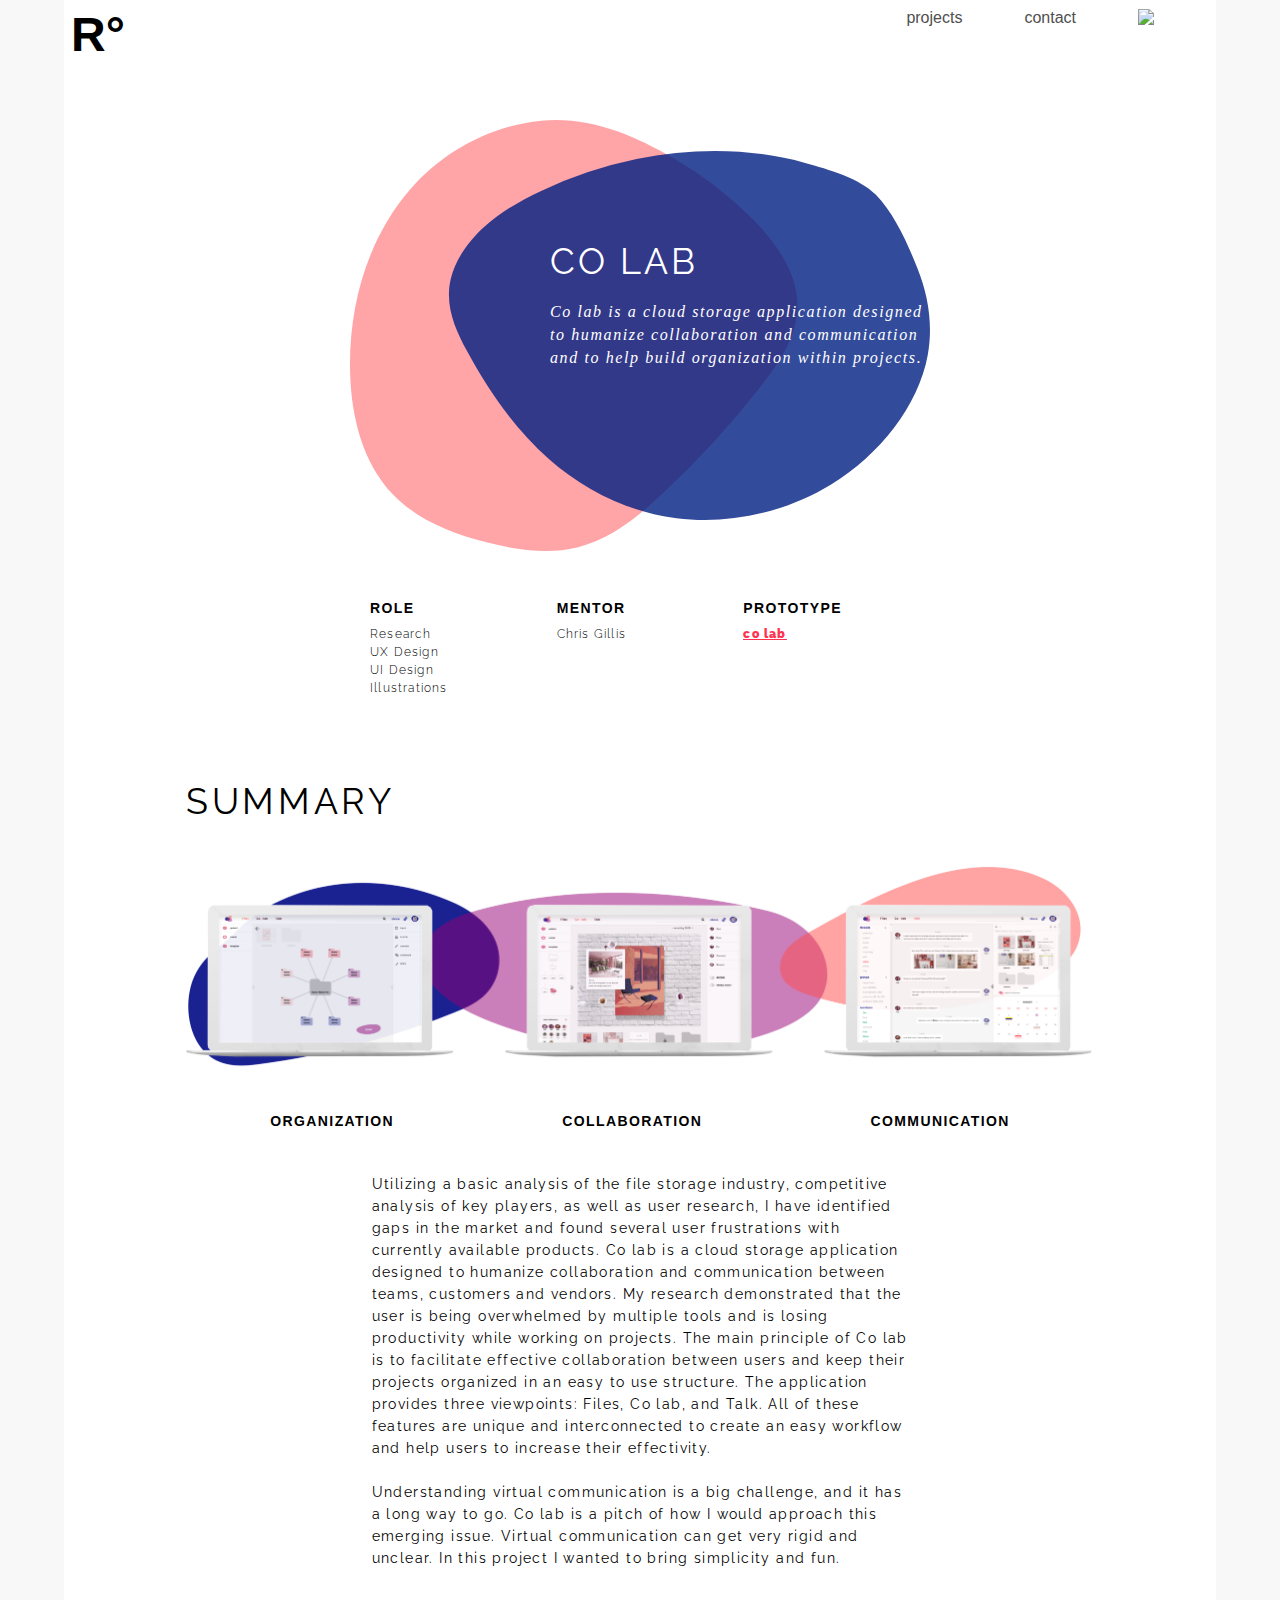
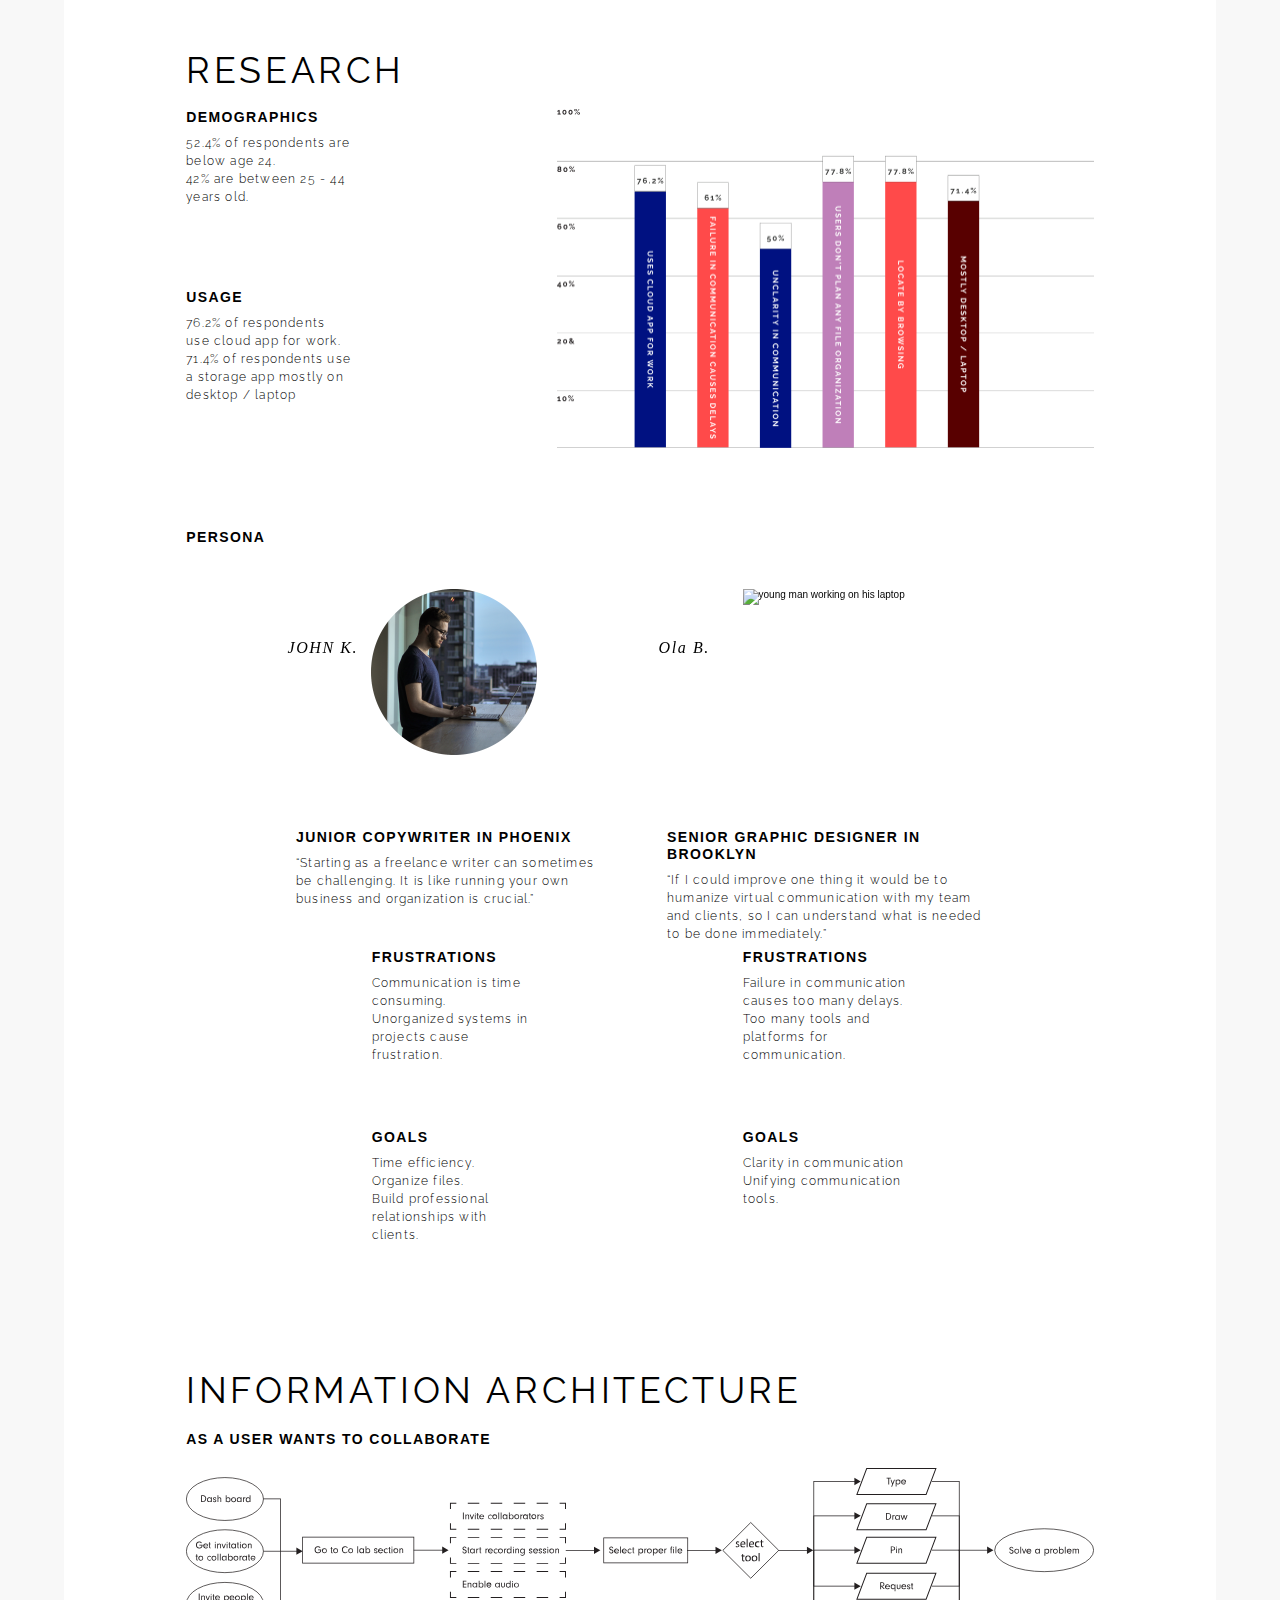
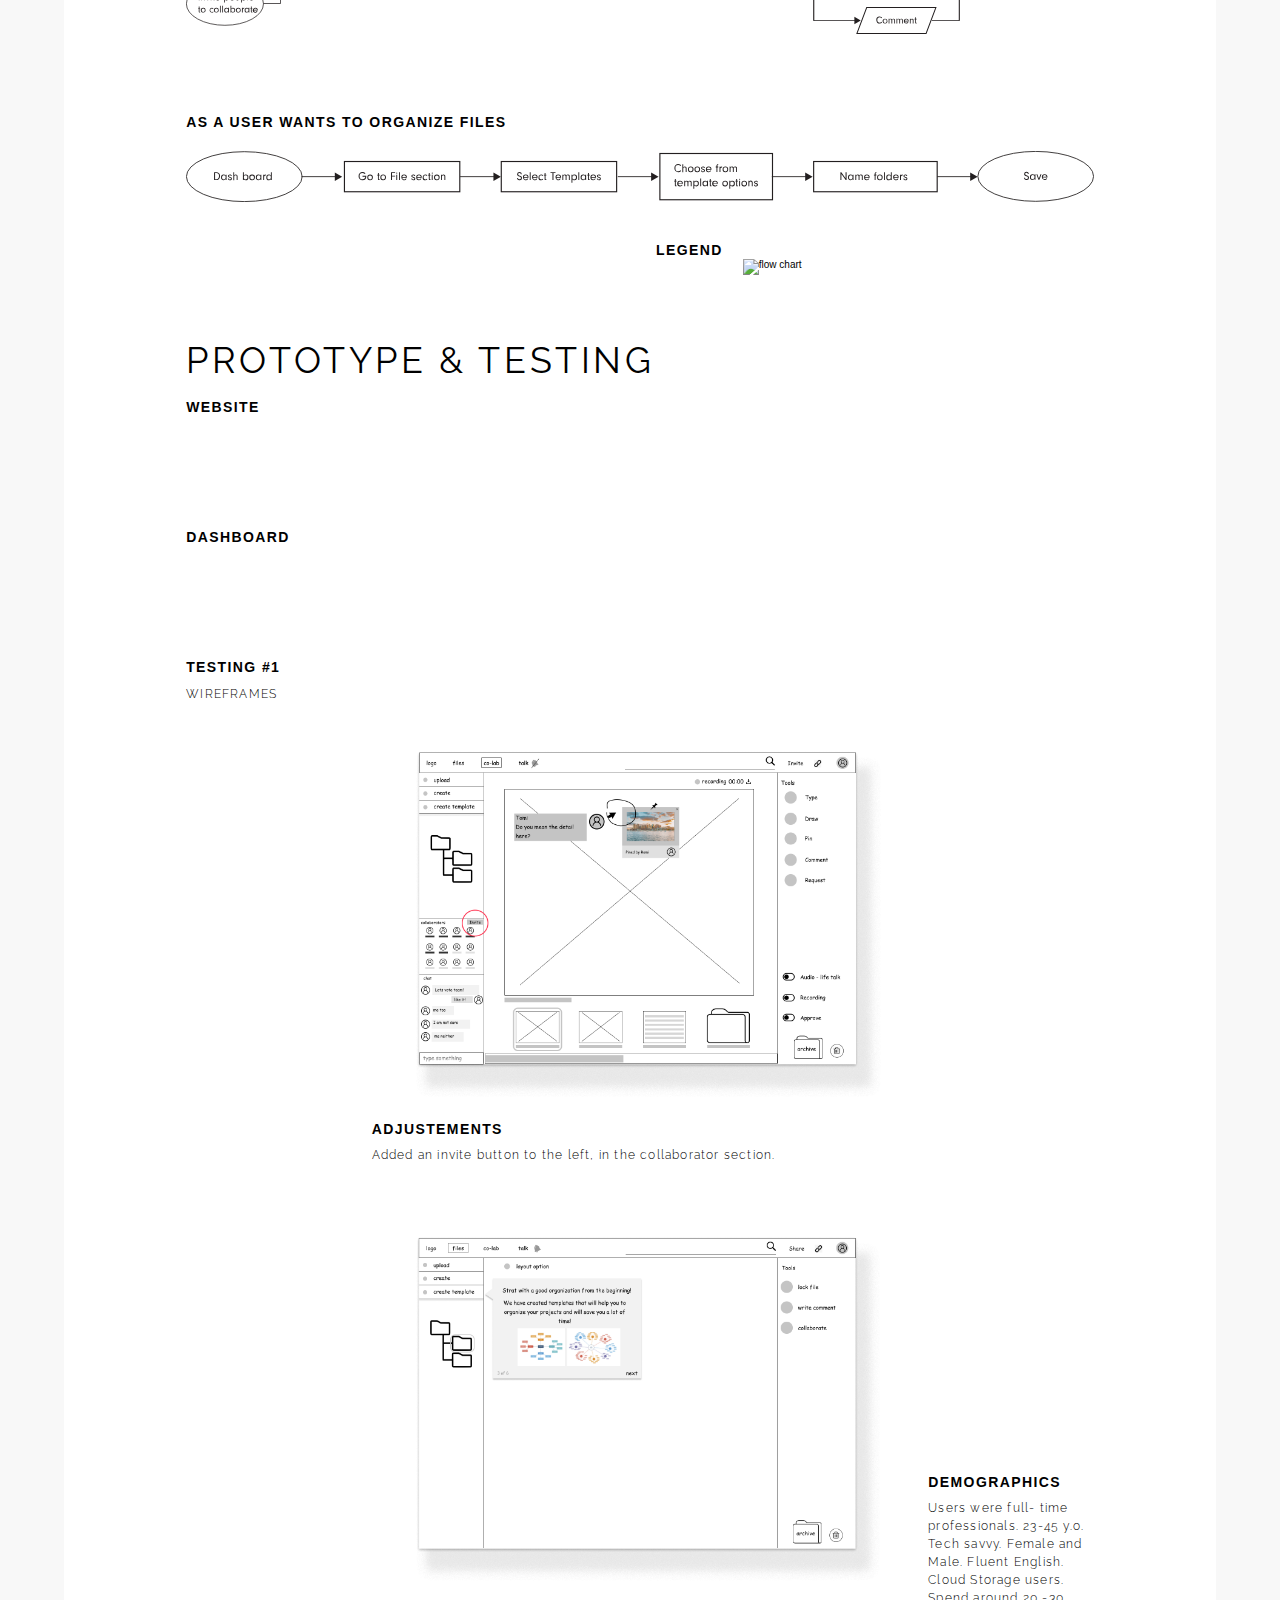
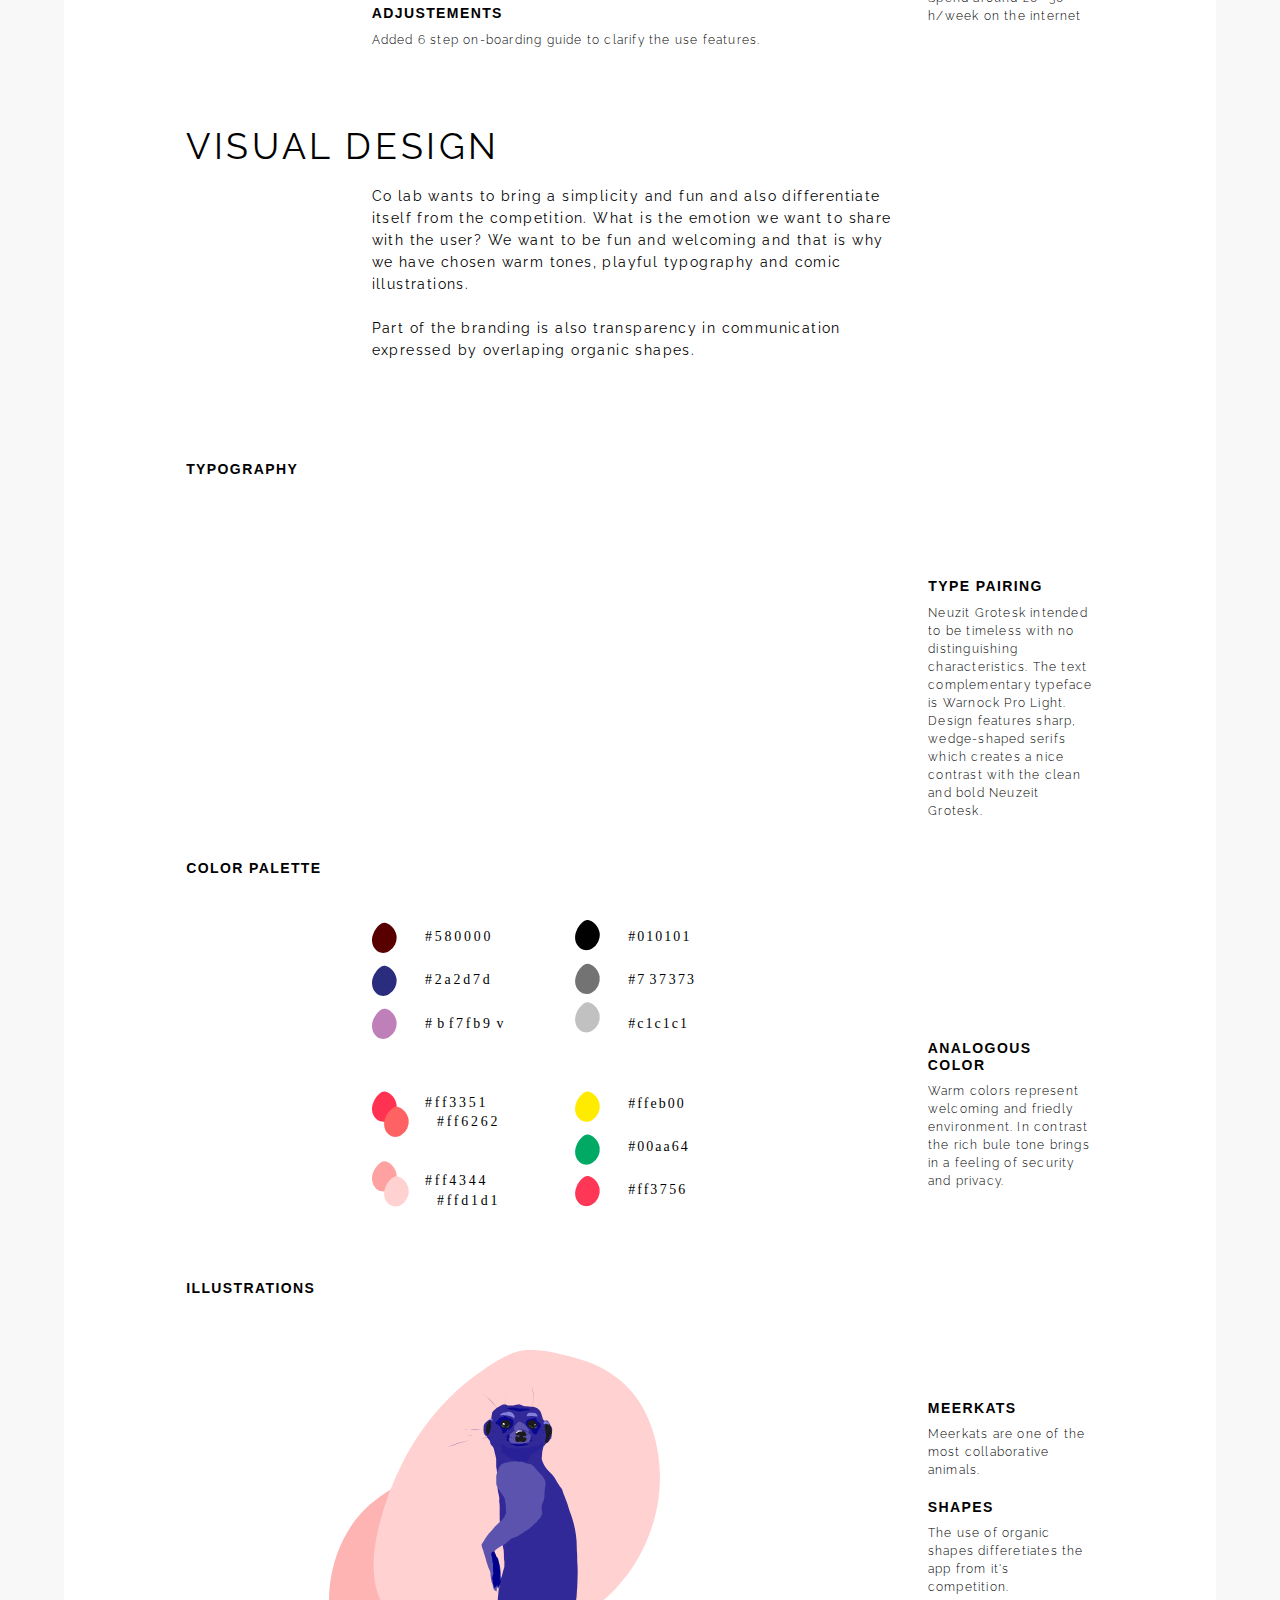
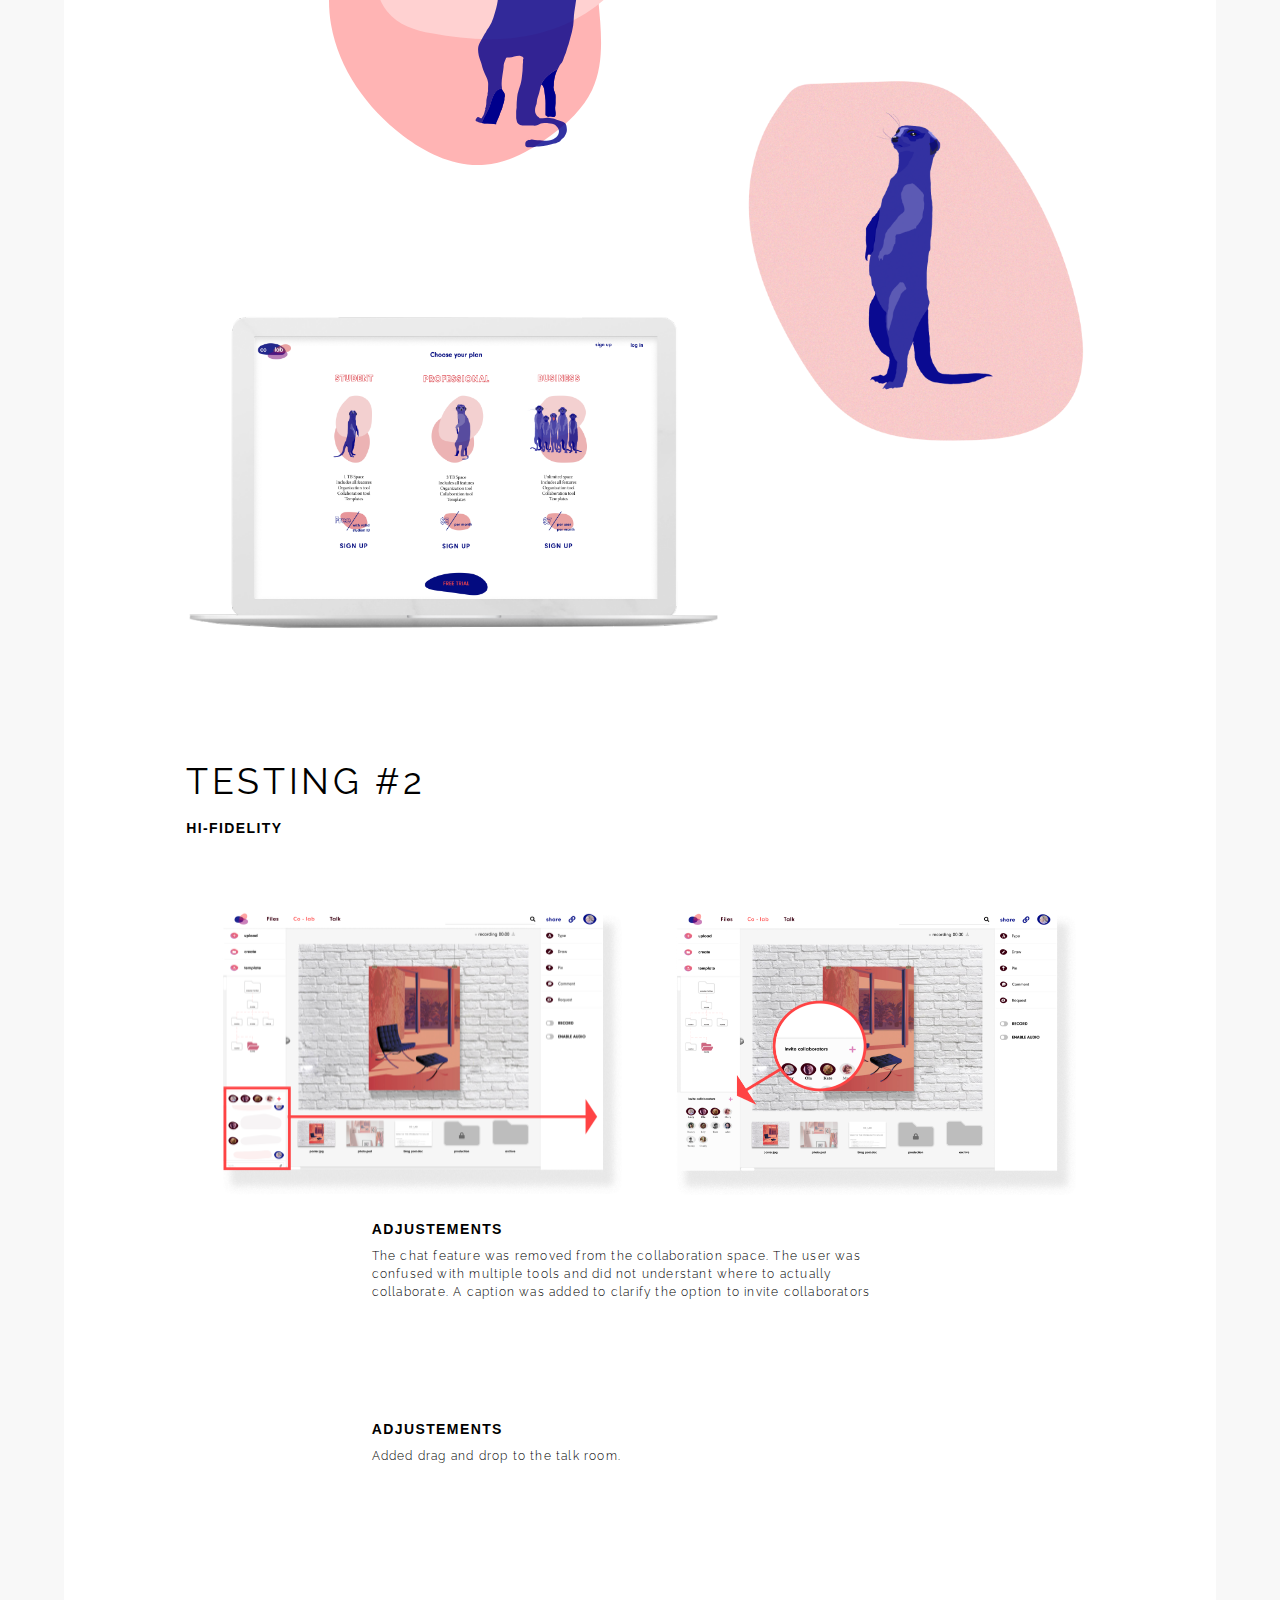
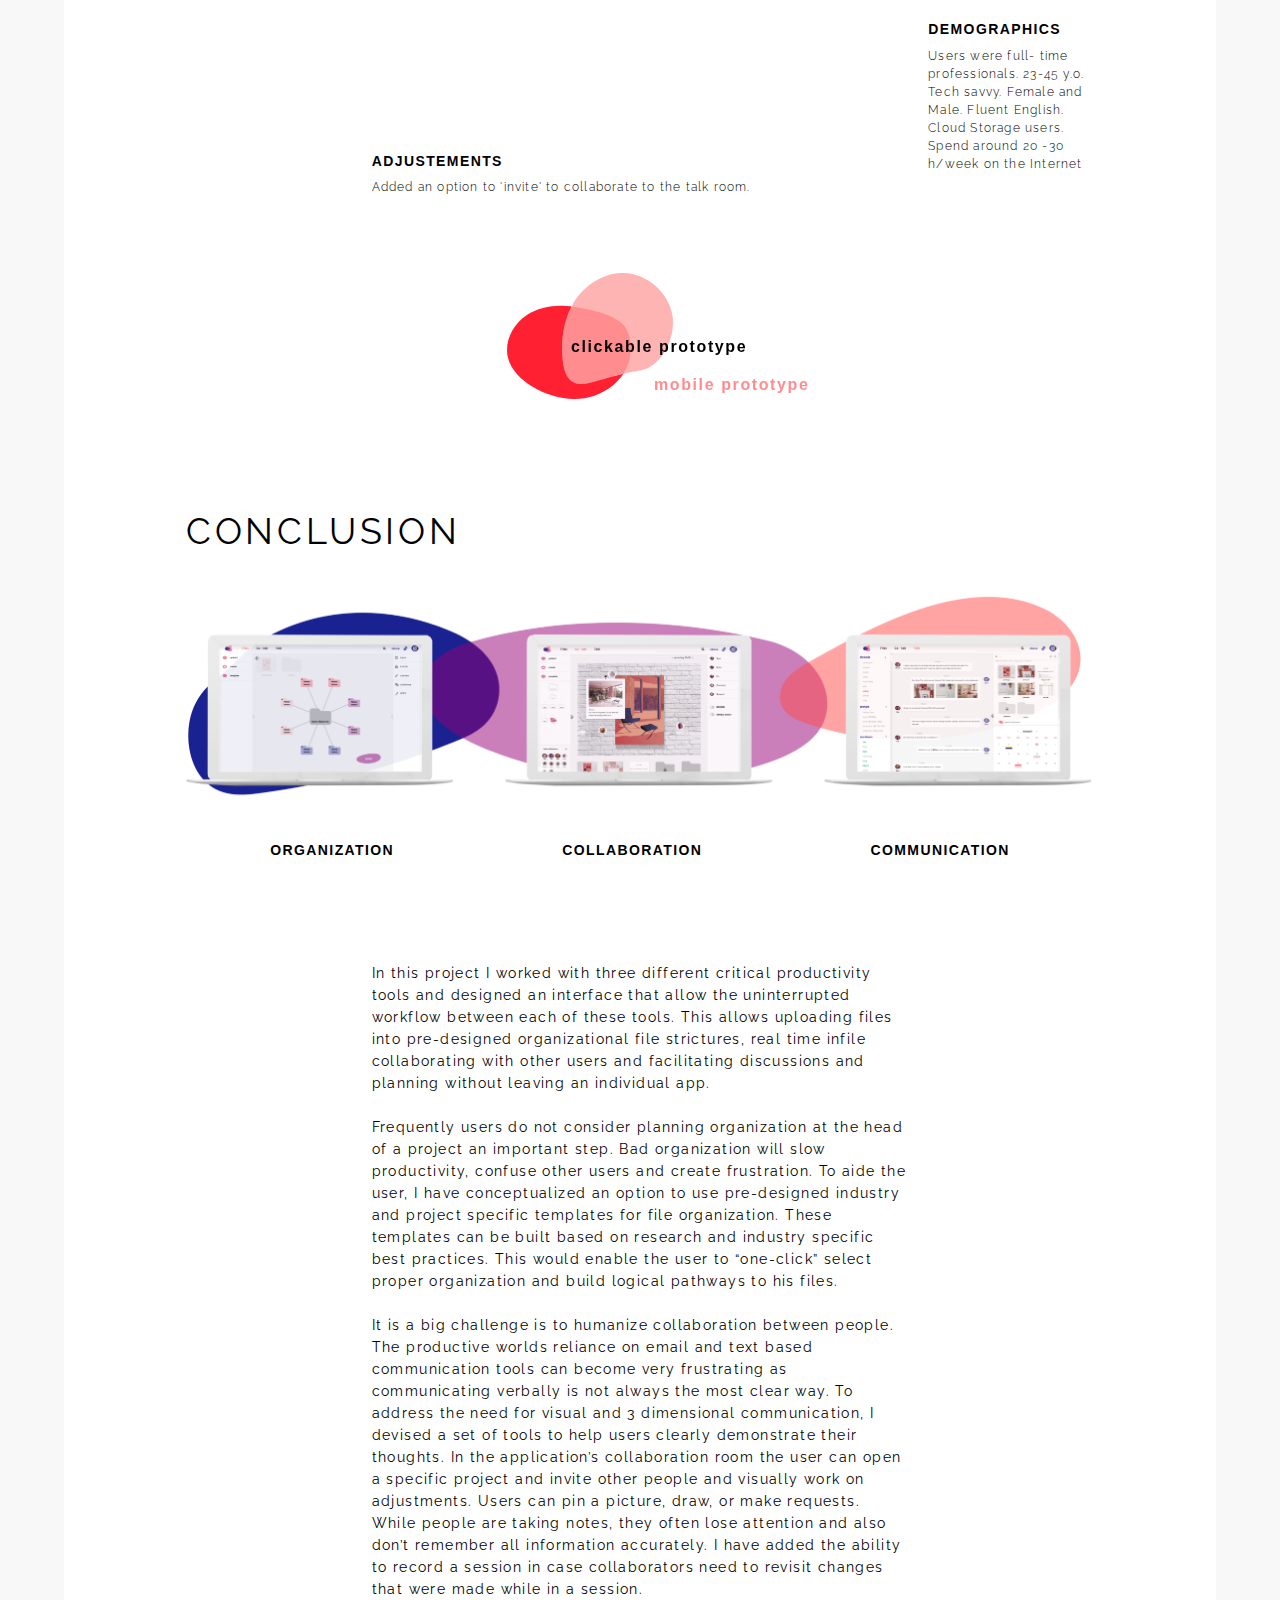
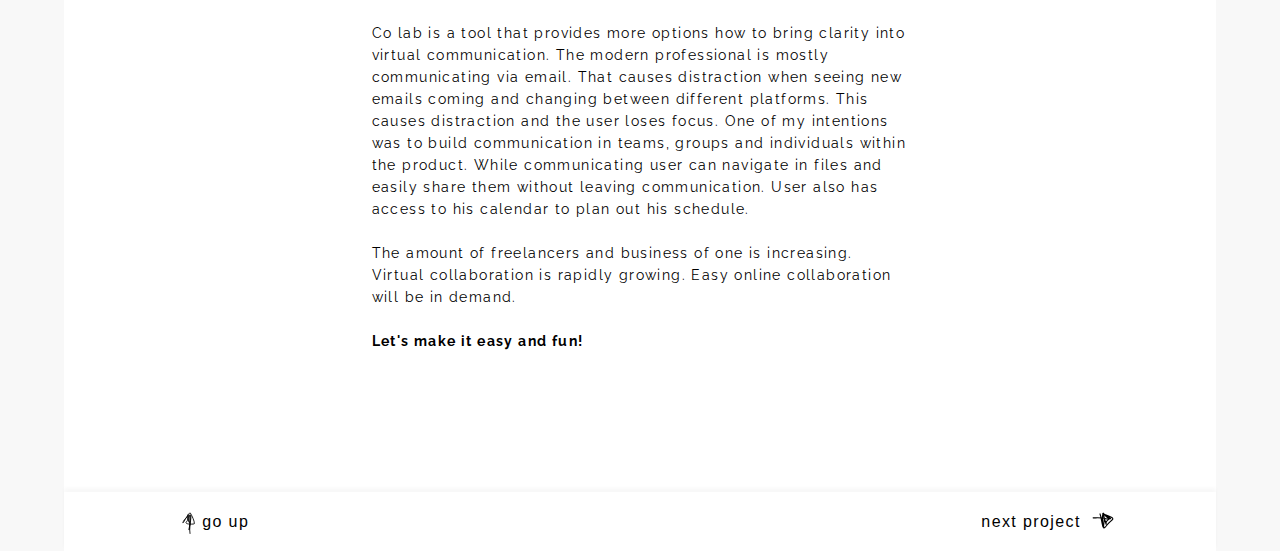
==== commit 5a87ea5a: "fixed some stuf" ====
--- a/colab.html
+++ b/colab.html
@@ -289,7 +289,7 @@
 
           <h3 id = "col_color" class="subsection-title caption-title ">COLOR PALETTE</h3>
           <img id = "col_color_img" class = "centered-img mobile-hidden" src="images/co lab/colors.svg" alt="">
-          <img id = "col_color_img_mobile" class ="centered-img mobile-only" src="images/co lab/mobile/Screen-Shot.png" alt="">
+          <img id = "col_color_img_mobile" class ="centered-img mobile-only" src="images/co lab/mobile/Screen-Shot.svg" alt="">
           <div id = "col_color_cap" class = "project-caption caption-right desktop-only mobile-hidden">
             <h3 class="caption-title">analogous color</h3>
             <p>Warm colors represent welcoming and friedly environment. In contrast the rich bule tone brings in a feeling of security and privacy.
@@ -387,7 +387,7 @@
           <p id = "col_con_text" class="project-paragraph centered-text">In this project I worked with three different critical productivity tools and designed an interface that allow the uninterrupted workflow between each of these tools. This allows uploading files into pre-designed organizational file strictures, real time infile collaborating with other users and facilitating discussions and planning without leaving an individual app.
             <br><br>
 
-            <span>
+            <span class = "mobile-hidden">
             Frequently users do not consider planning organization at the head of a project an important step. Bad organization will slow productivity, confuse other users and create frustration. To aide the user, I have conceptualized an option to use pre-designed industry and project specific templates for file organization. These templates can be built based on research and industry specific best practices. This would enable the user to “one-click” select proper organization and build logical pathways to his files.
             <br><br>
             It is a big challenge is to humanize collaboration between people. The productive worlds reliance on email and text based communication tools can become very frustrating as communicating verbally is not always the most clear way.  To address the need for visual and 3 dimensional communication, I devised a set of tools to help users clearly demonstrate their thoughts. In the application’s collaboration room the user can open a specific project and invite other people and visually work on adjustments. Users can pin a picture, draw, or make requests. While people are taking notes, they often lose attention and also don’t remember all information accurately. I have added the ability to record a session in case collaborators need to revisit changes that were made while in a session.
--- a/css/style.css
+++ b/css/style.css
@@ -577,14 +577,14 @@
   justify-content: flex-start;
   position: relative;
   width: 160px;
-  margin-left: calc(44px + 8.868%);
+  margin-left: calc(16px + 8.868%);
 }
 
 .next {
   justify-content: flex-end;
   position: relative;
   width: 160px;
-  margin-right: calc(44px + 8.868%);
+  margin-right:  8.868%;
 }
 
 .up img {
@@ -762,8 +762,8 @@
 
 .profile{
   position: absolute;
-  width: 77px;
-  height: 79px;
+  /* width: 77px;
+  height: 79px; */
   left: 98px;
   top: 15px;
 }
--- a/css/colab.css
+++ b/css/colab.css
@@ -408,6 +408,7 @@
   width: 334px;
 }
 
+
 .pers-img-cap {
   position: absolute;
   left: 0;
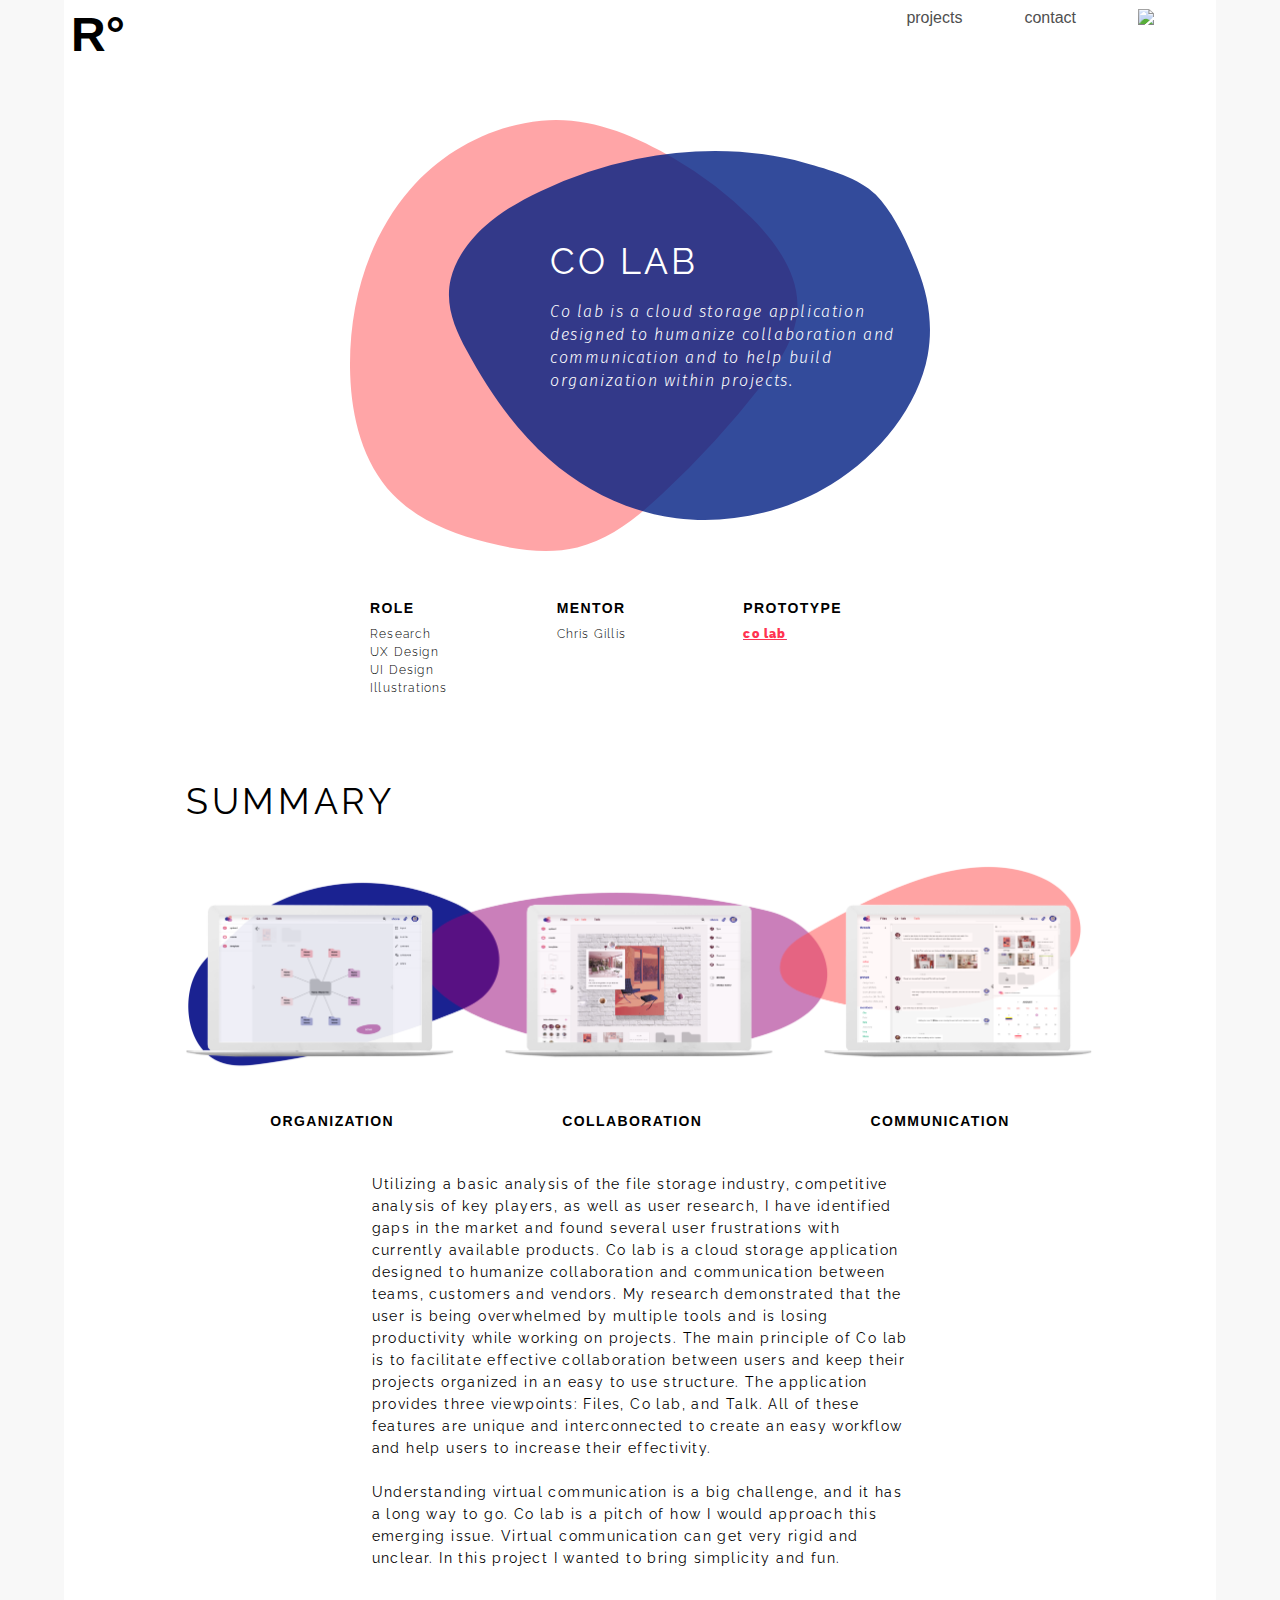
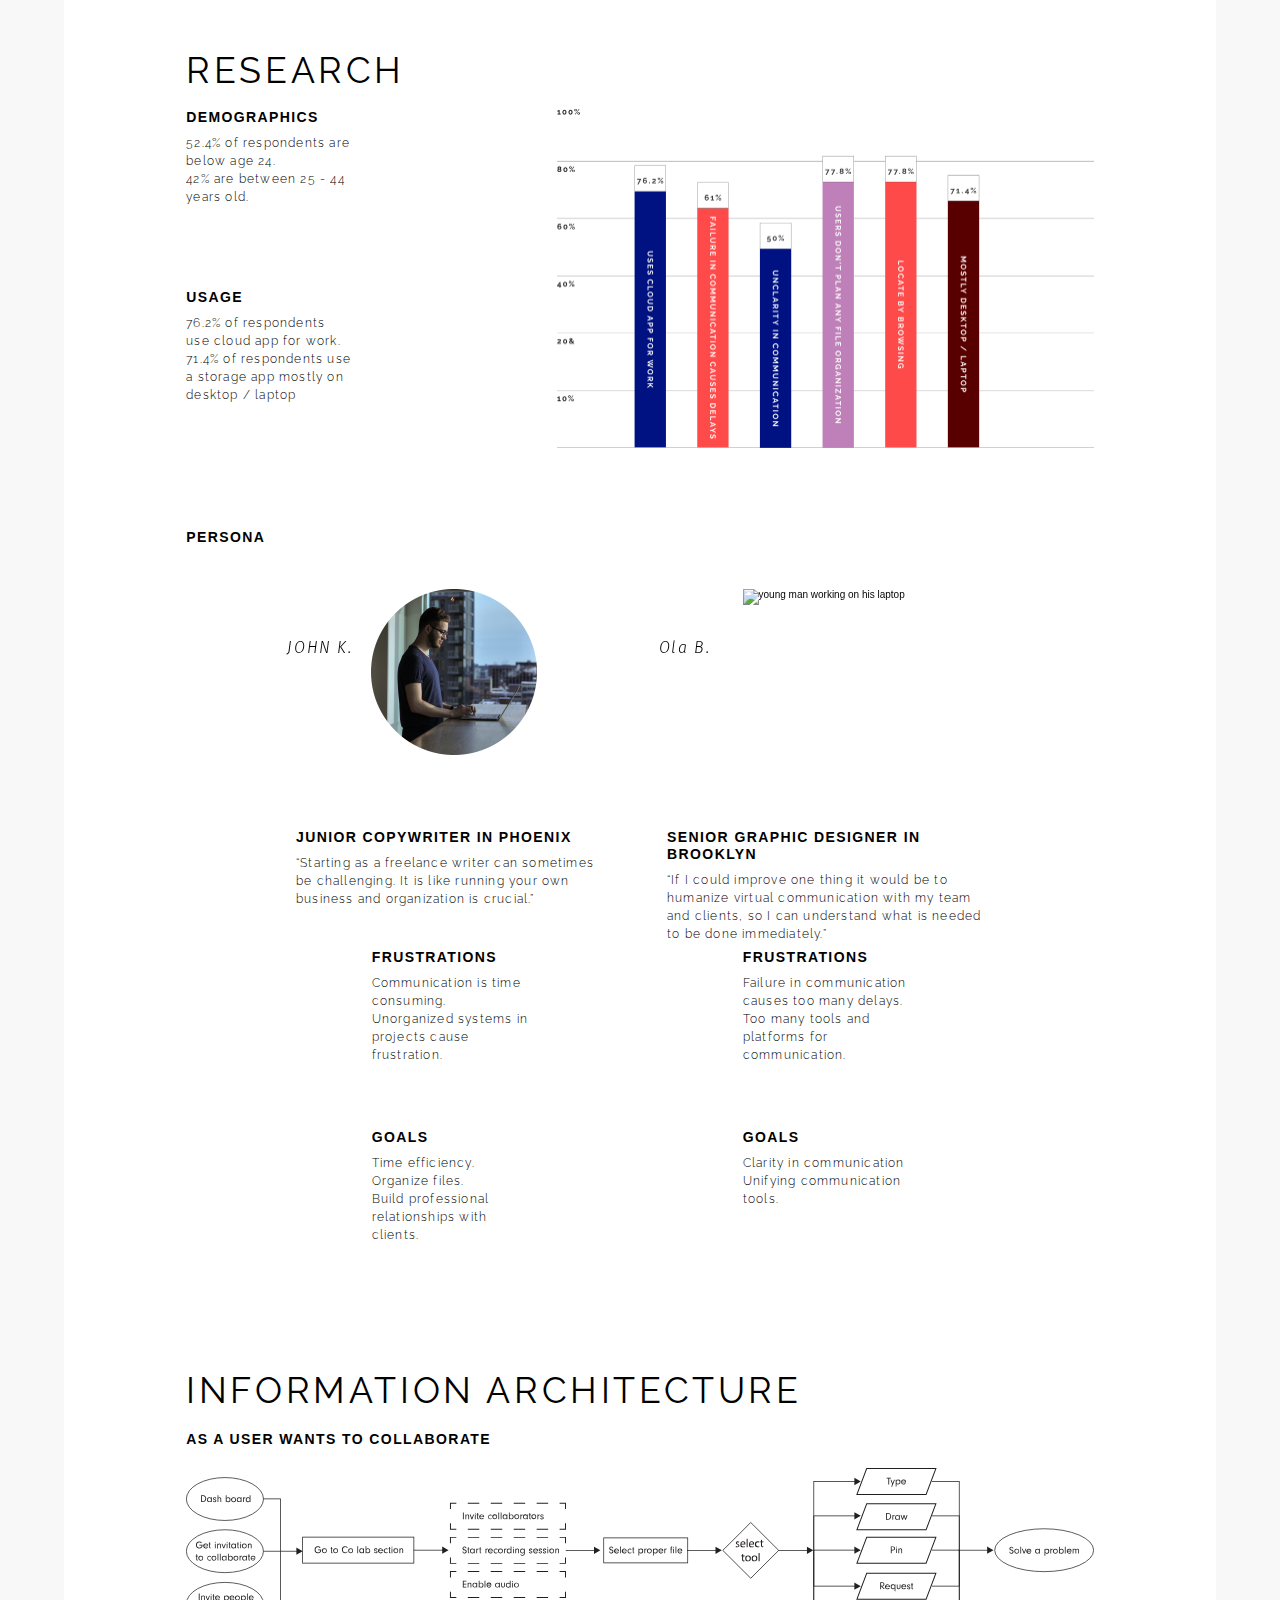
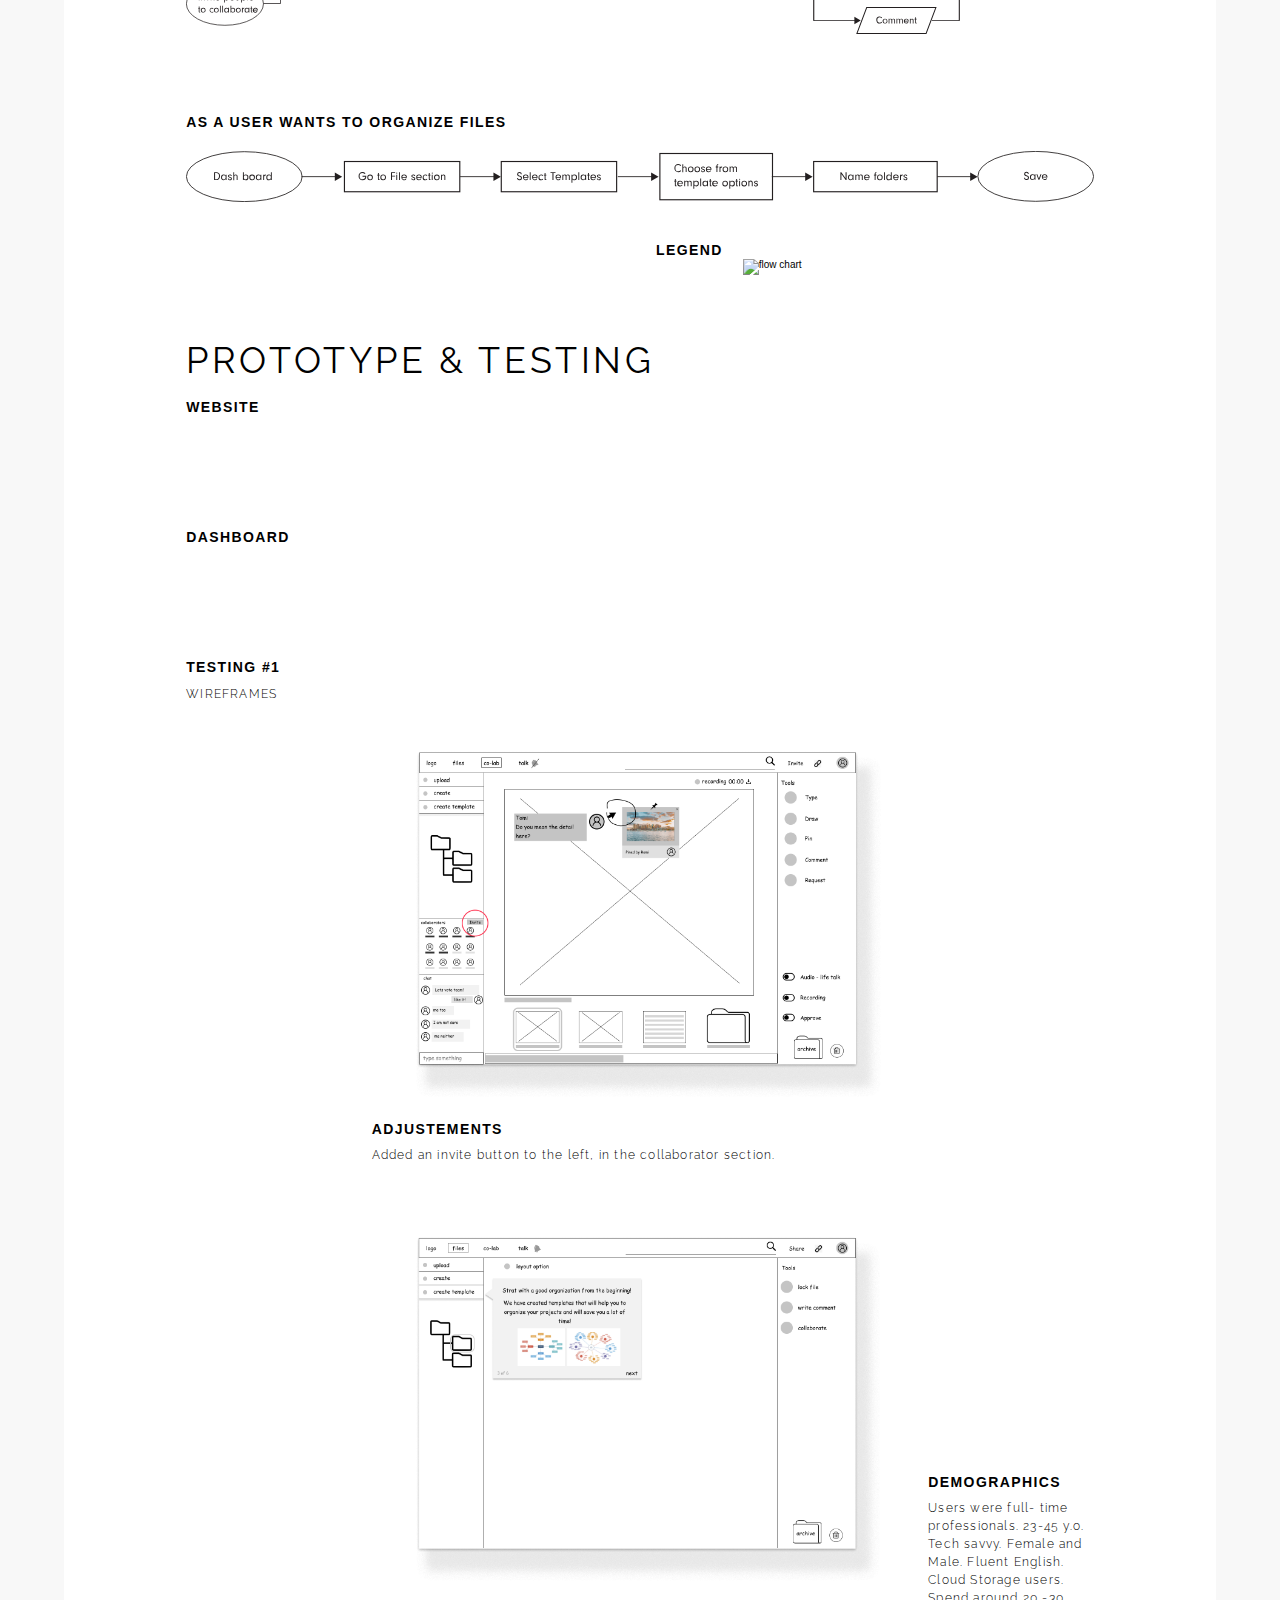
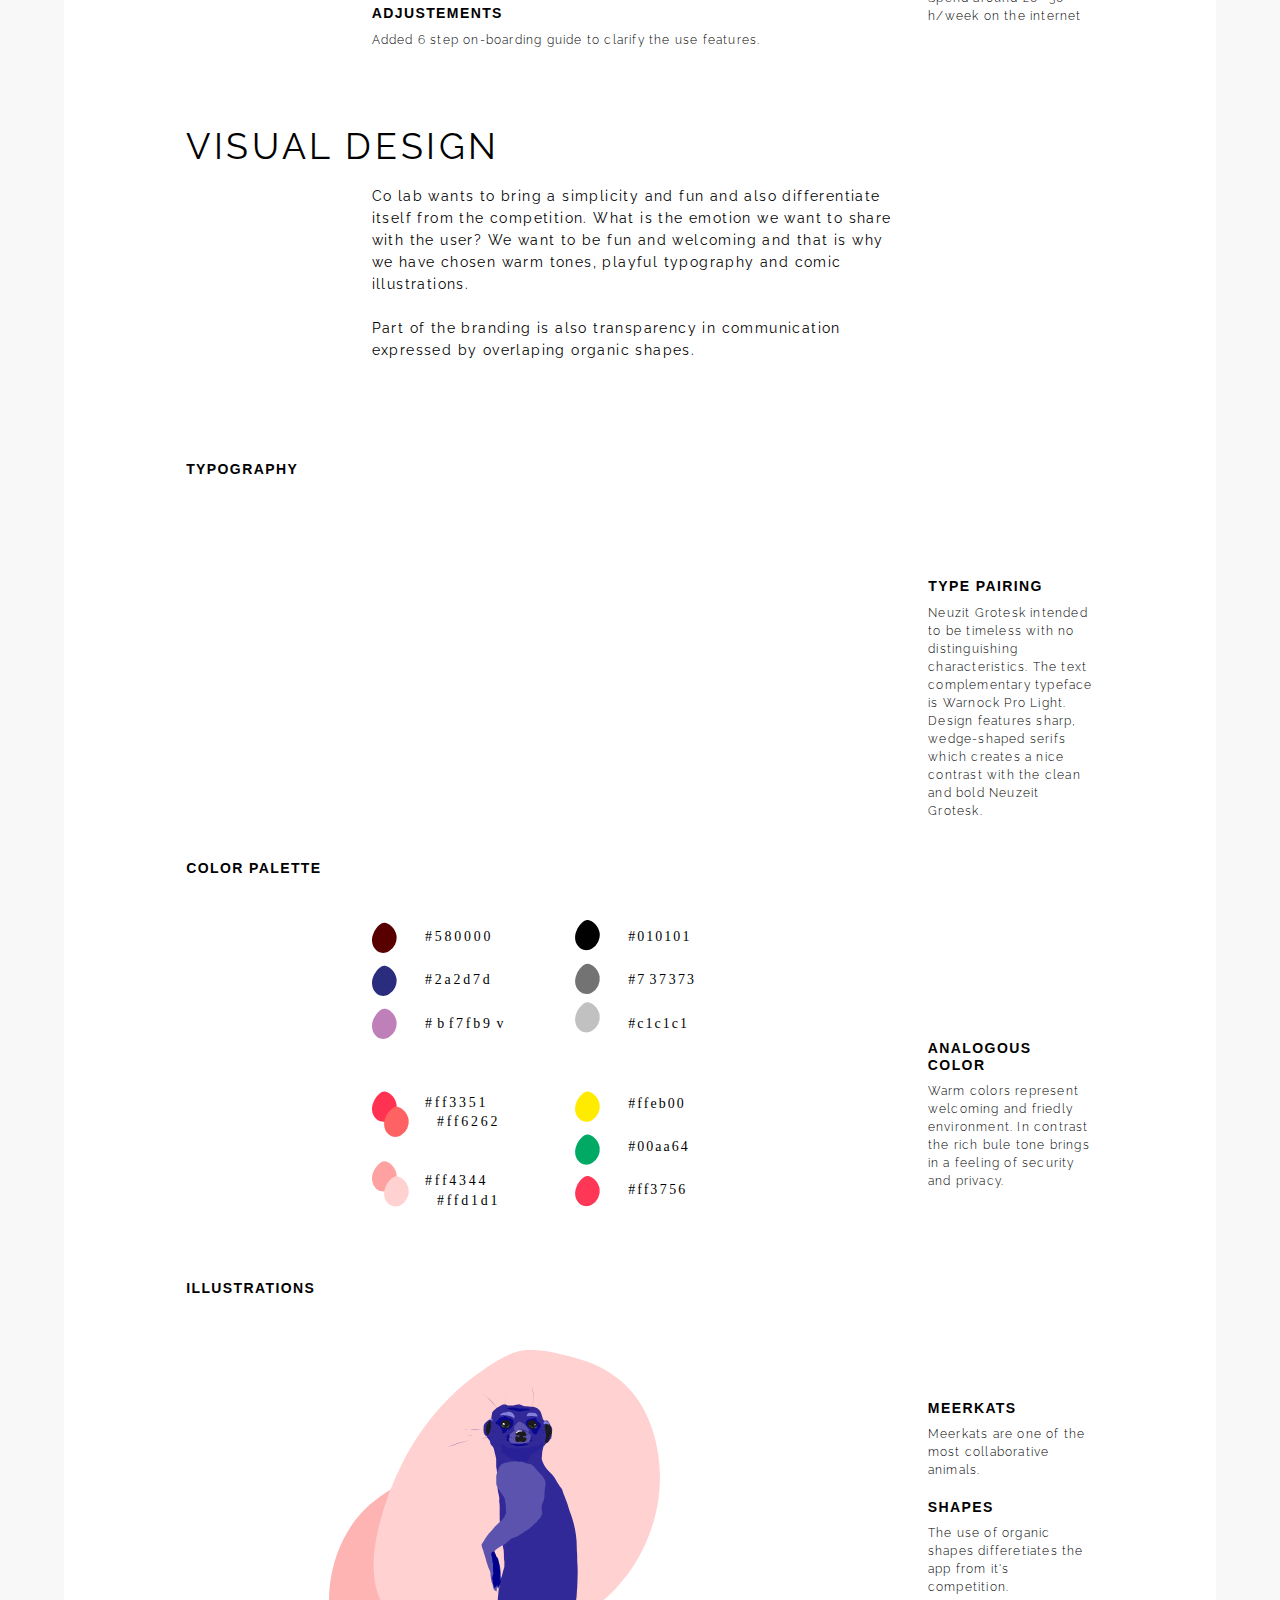
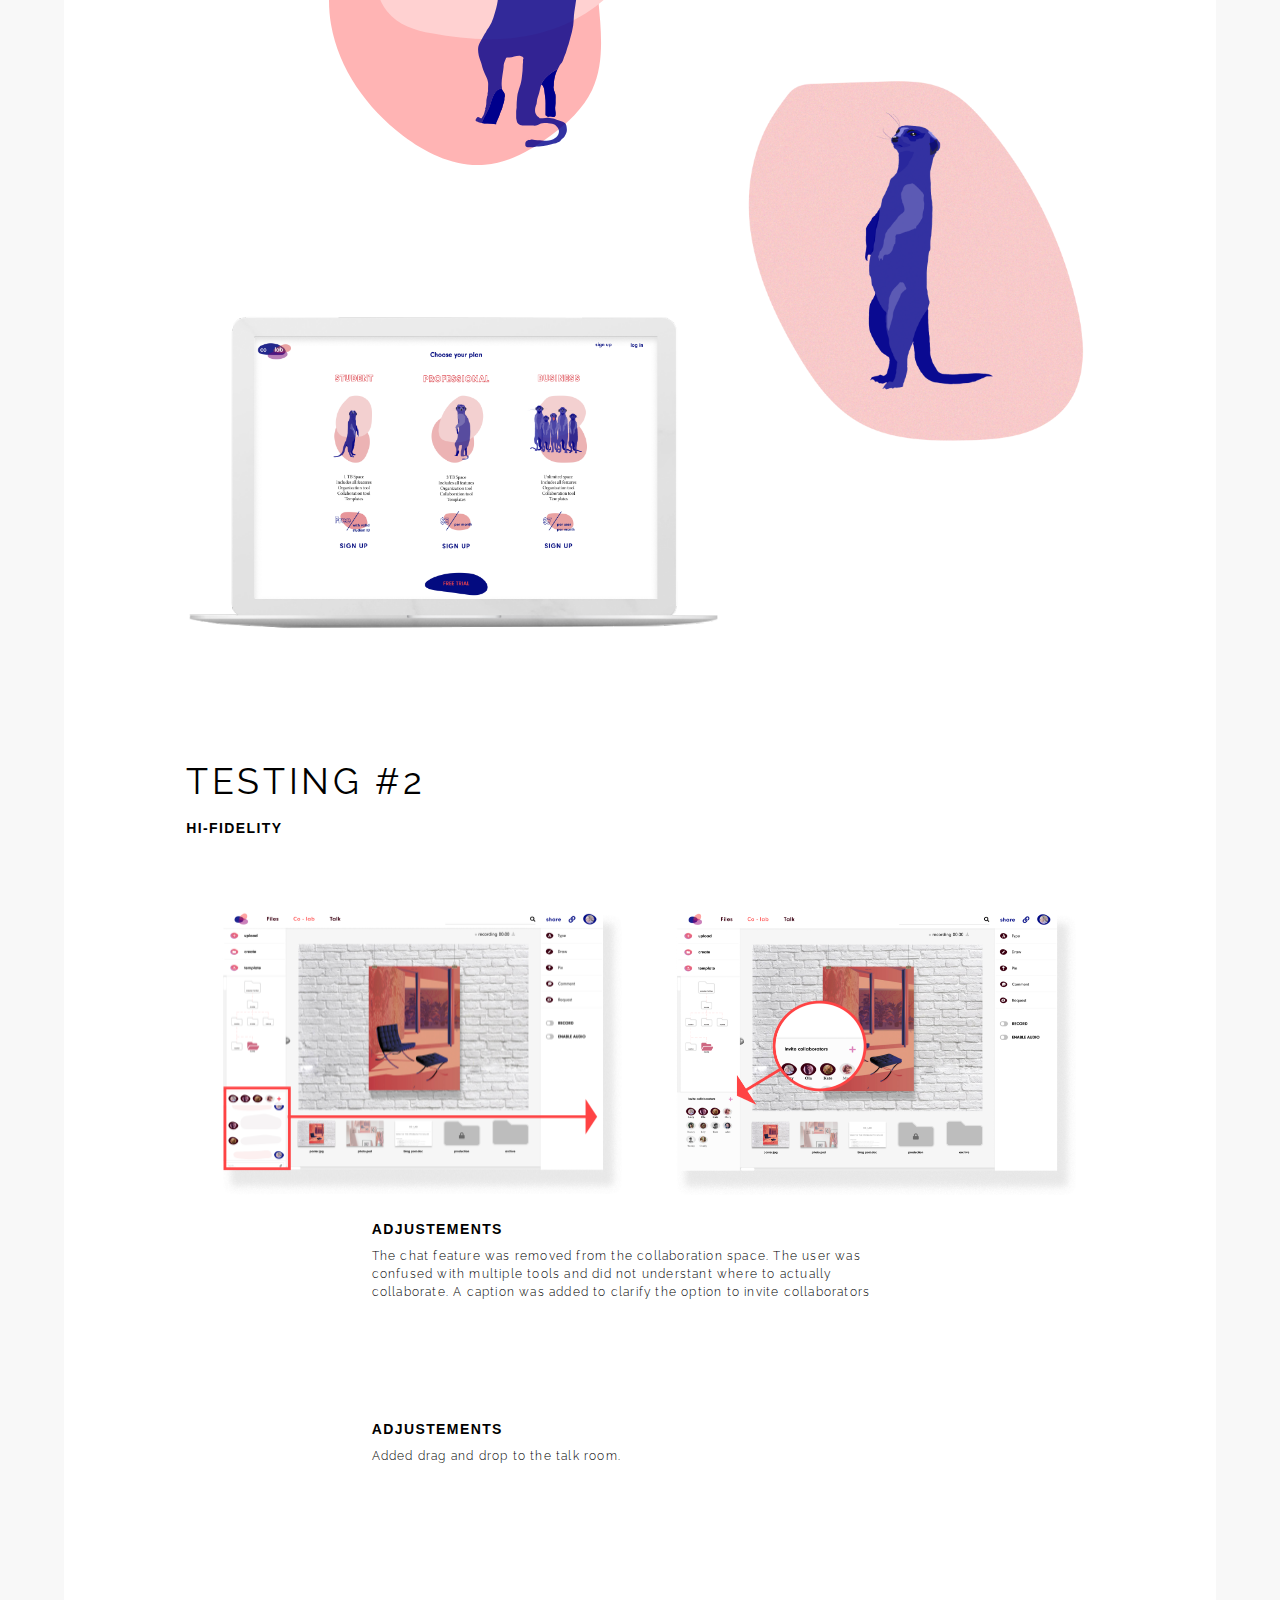
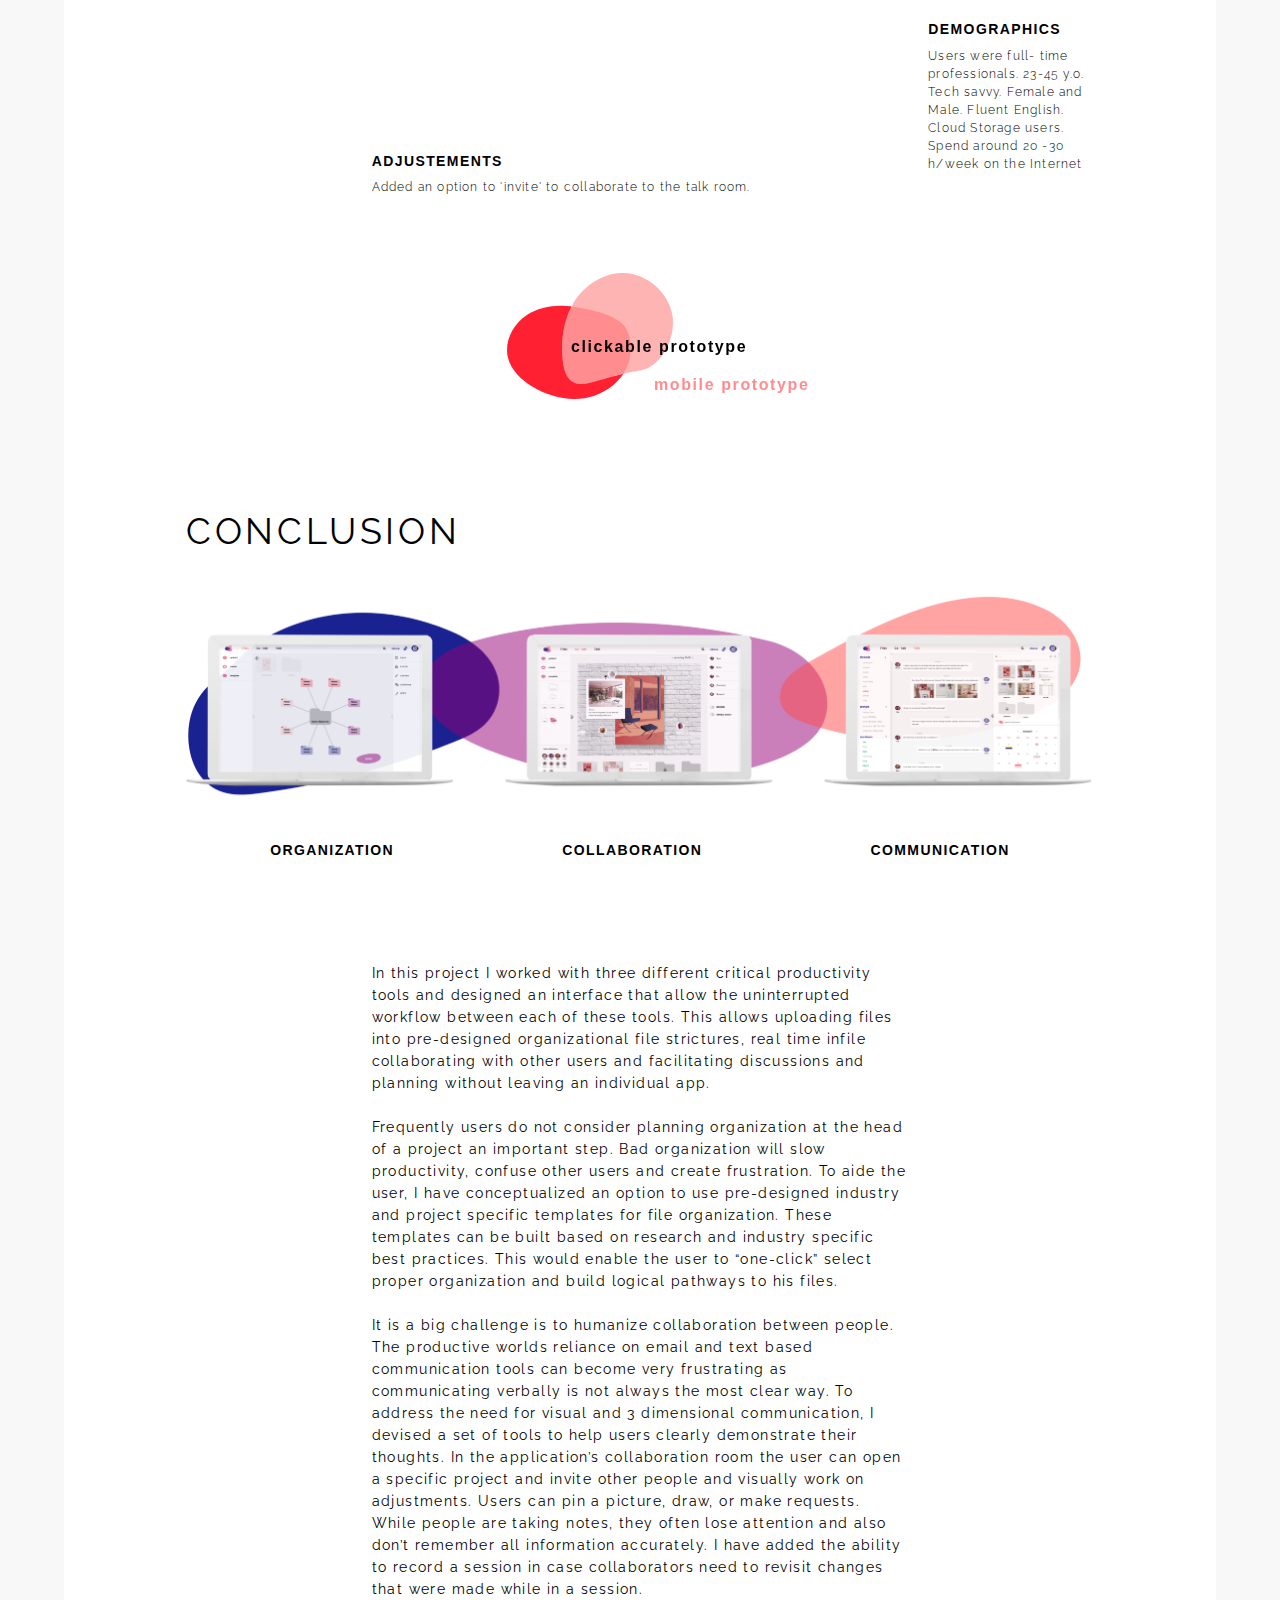
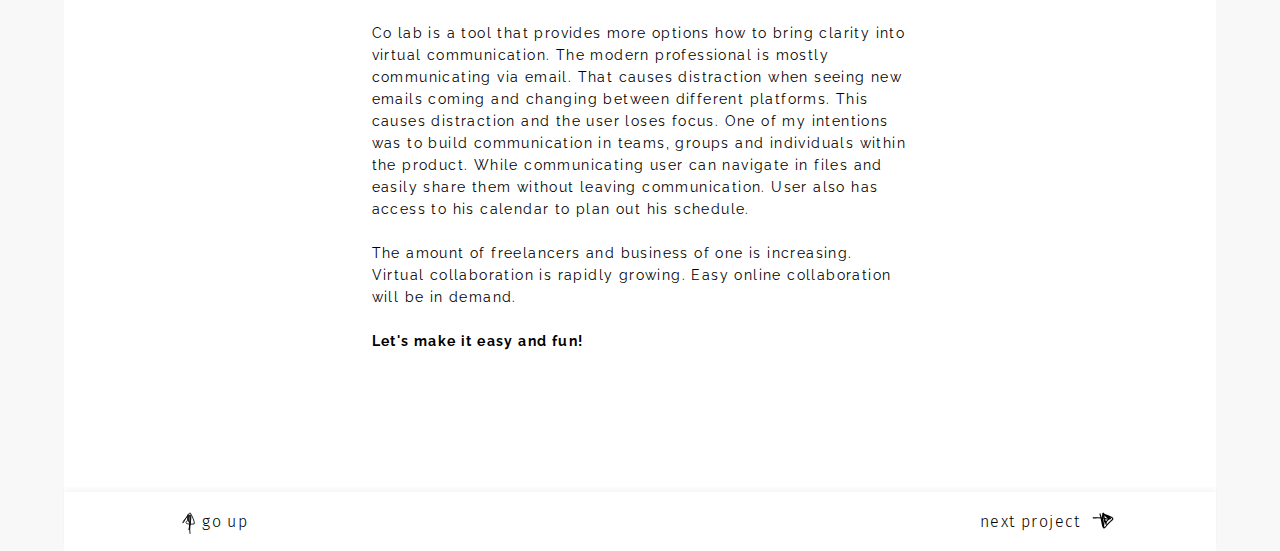
==== commit 3111eded: "fixed fonts again" ====
--- a/colab.html
+++ b/colab.html
@@ -6,7 +6,8 @@
     <title>Romi Wilson - Projects - Co lab - cloud storage application</title>
     <link rel="shortcut icon" href="images/favicon.svg" />
     <link rel="stylesheet" href="https://use.typekit.net/dpp5etq.css">
-    <link rel="stylesheet" href="https://use.typekit.net/dpp5etq.css">
+    <link href="https://fonts.googleapis.com/css?family=Raleway&display=swap" rel="stylesheet">
+    <link href="https://fonts.googleapis.com/css?family=Fira+Sans&display=swap" rel="stylesheet">
     <link rel="stylesheet" type="text/css" href="//fonts.googleapis.com/css?family=Raleway" />
     <link rel="stylesheet" href="css/reset.css">
     <link rel="stylesheet" href="css/style.css">
@@ -289,7 +290,7 @@
 
           <h3 id = "col_color" class="subsection-title caption-title ">COLOR PALETTE</h3>
           <img id = "col_color_img" class = "centered-img mobile-hidden" src="images/co lab/colors.svg" alt="">
-          <img id = "col_color_img_mobile" class ="centered-img mobile-only" src="images/co lab/mobile/Screen-Shot.svg" alt="">
+          <img id = "col_color_img_mobile" class ="centered-img mobile-only" src="images/co lab/mobile/colors2.svg" alt="">
           <div id = "col_color_cap" class = "project-caption caption-right desktop-only mobile-hidden">
             <h3 class="caption-title">analogous color</h3>
             <p>Warm colors represent welcoming and friedly environment. In contrast the rich bule tone brings in a feeling of security and privacy.
--- a/css/style.css
+++ b/css/style.css
@@ -20,7 +20,7 @@
 
 body {
     background-color: white;
-    font-family: 'Neuzeit Grotesk', Arial, Helvetica, sans-serif;
+    font-family: 'neuzeit-grotesk', Arial, Helvetica, sans-serif;
     color: #000000;
     max-width: 1152px;
     min-height: 100%;
@@ -43,7 +43,7 @@
 elements across all pages.
 
 Note:
-  font-family: 'Neuzeit Grotesk', Arial, Helvetica, sans-serif;
+  font-family: 'neuzeit-grotesk', Arial, Helvetica, sans-serif;
   color: #000000;
 --> These will be inherited by all <h*> and <p> settings unless overiden.
 */
@@ -429,7 +429,7 @@
 /* Still working on this... */
 
 aside {
-  font-family: 'Neuzeit Grotesk';
+  font-family: 'neuzeit-grotesk';
   font-style: normal;
   font-weight: 300;
   font-size: 1.2em;
@@ -500,6 +500,20 @@
   margin-right: 6.2rem;
 }
 
+@media screen and (max-width: 599px) {
+  .pages {
+    margin-right: 2rem;
+  }
+
+}
+
+@media screen and (min-width: 600px) {
+  .pages {
+    margin-right: 6.2rem;
+  }
+
+}
+
 .logo {
   font-size: 4.8rem;
   font-weight:600;
@@ -530,7 +544,7 @@
 }
 
 .project footer a {
-  font-family: 'Neuzeit Grotesk';
+  font-family: 'neuzeit-grotesk';
   font-style: normal;
   font-weight: bold;
   font-size: 1.4rem;
@@ -827,7 +841,7 @@
   }
 
 .contact-name{
-    font-family: 'Neuzeit Grotesk';
+    font-family: 'neuzeit-grotesk';
     font-style: normal;
     font-weight: bold;
     font-size: 16px;
@@ -841,7 +855,7 @@
   }
 
 .contact-email{
-    font-family: 'Neuzeit Grotesk';
+    font-family: 'neuzeit-grotesk';
     font-style: normal;
     font-weight: normal;
     font-size: 16px;
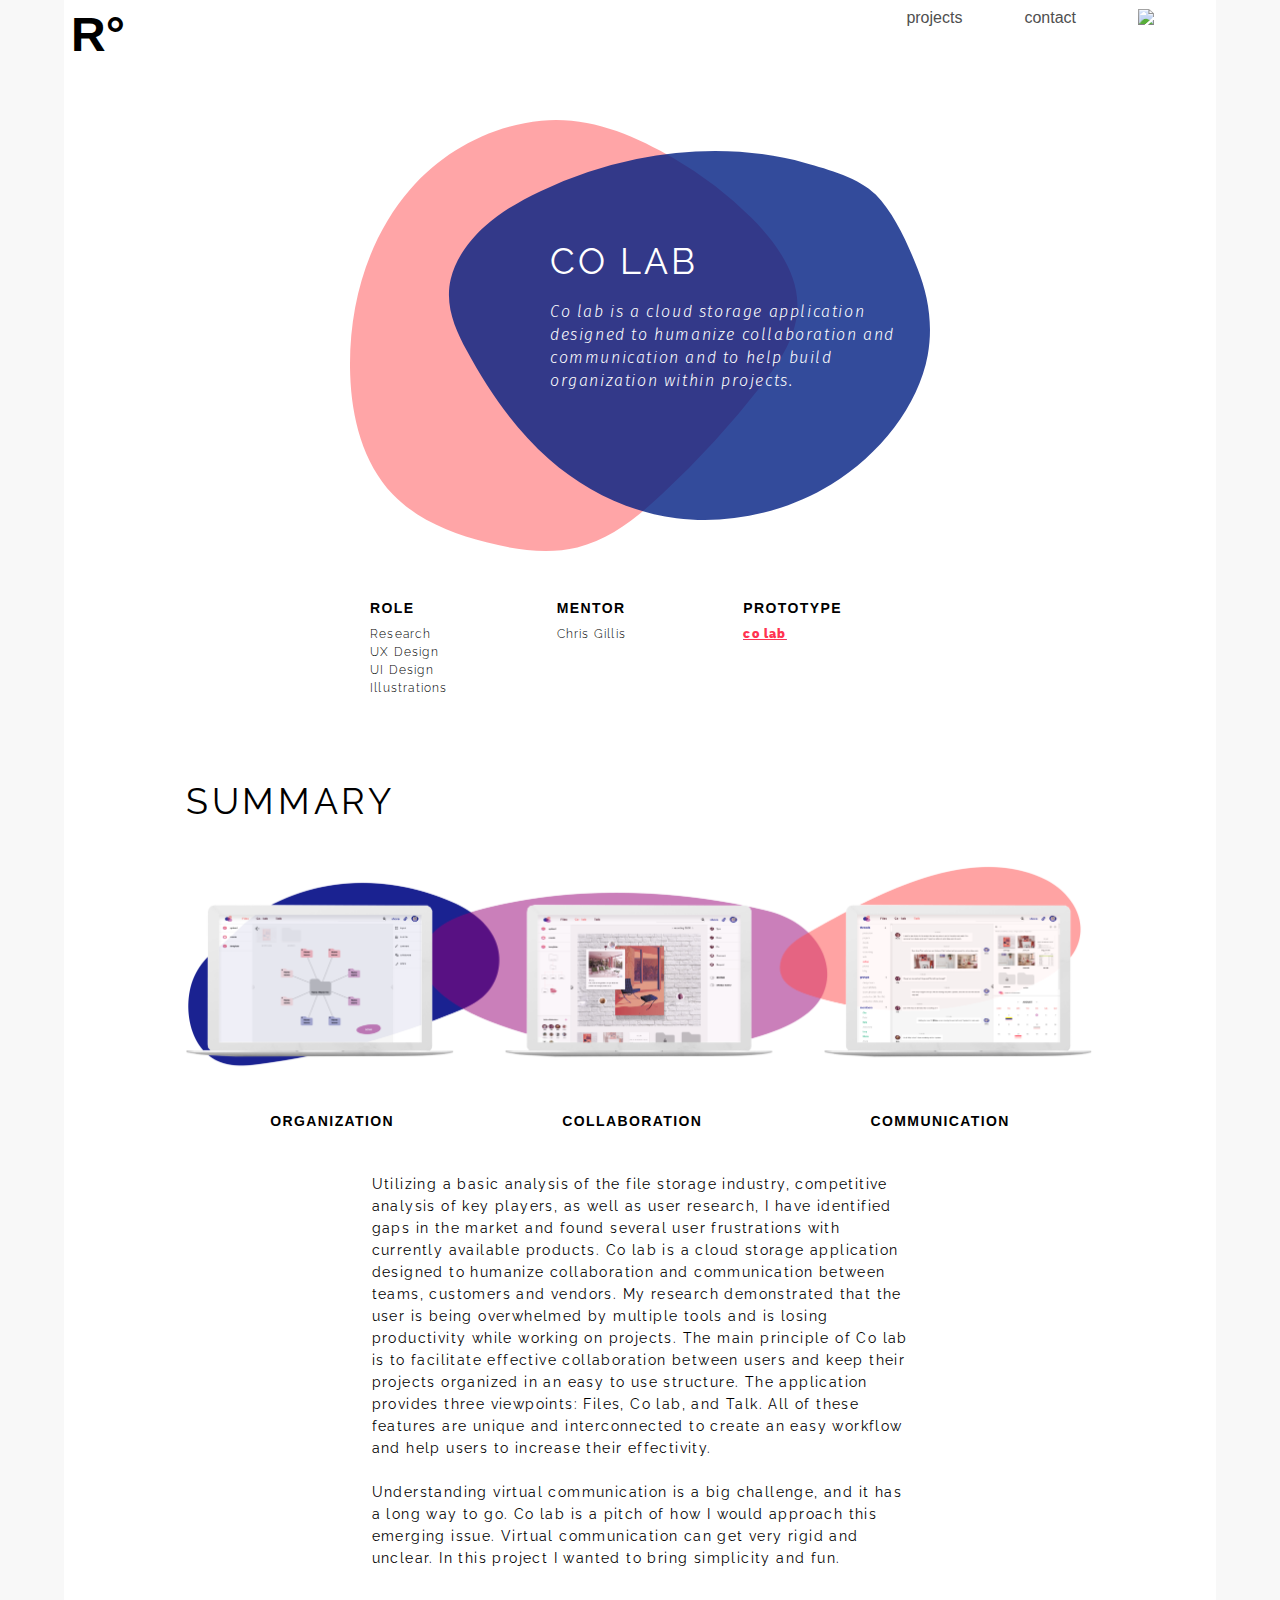
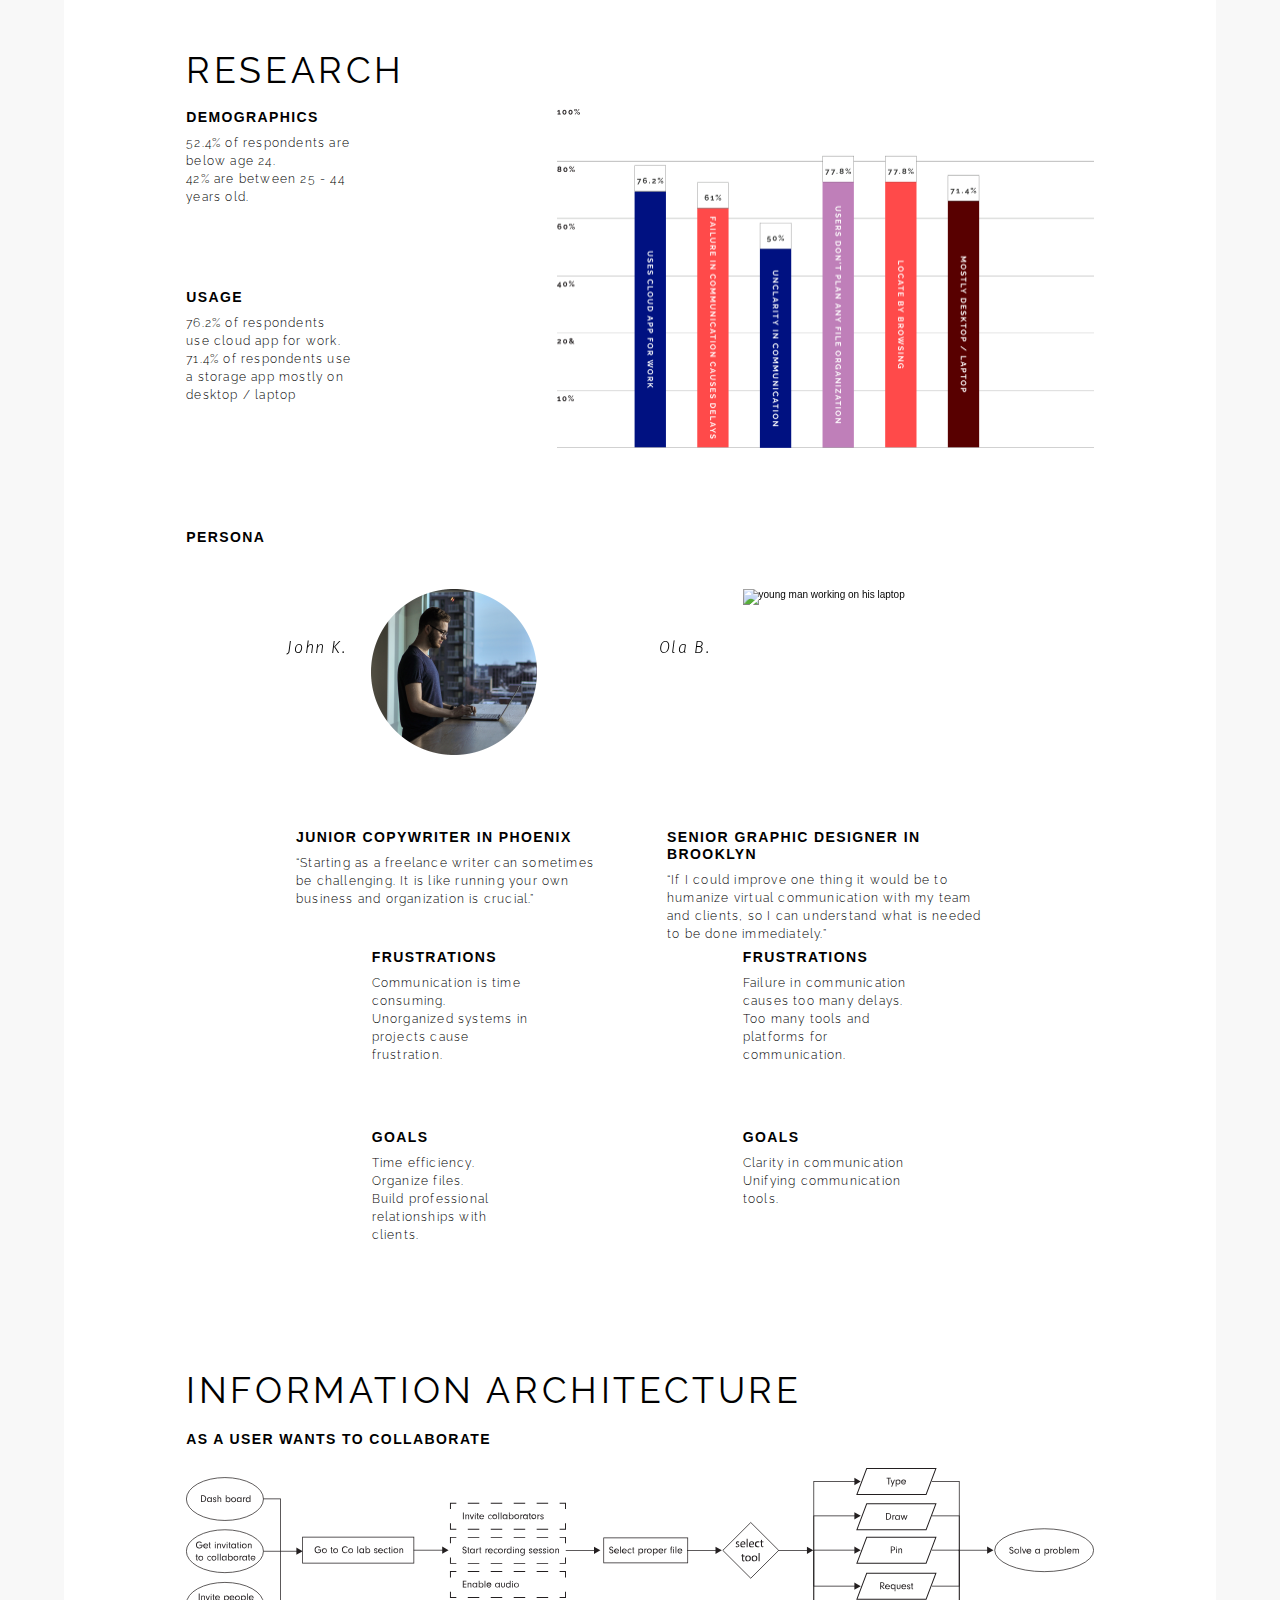
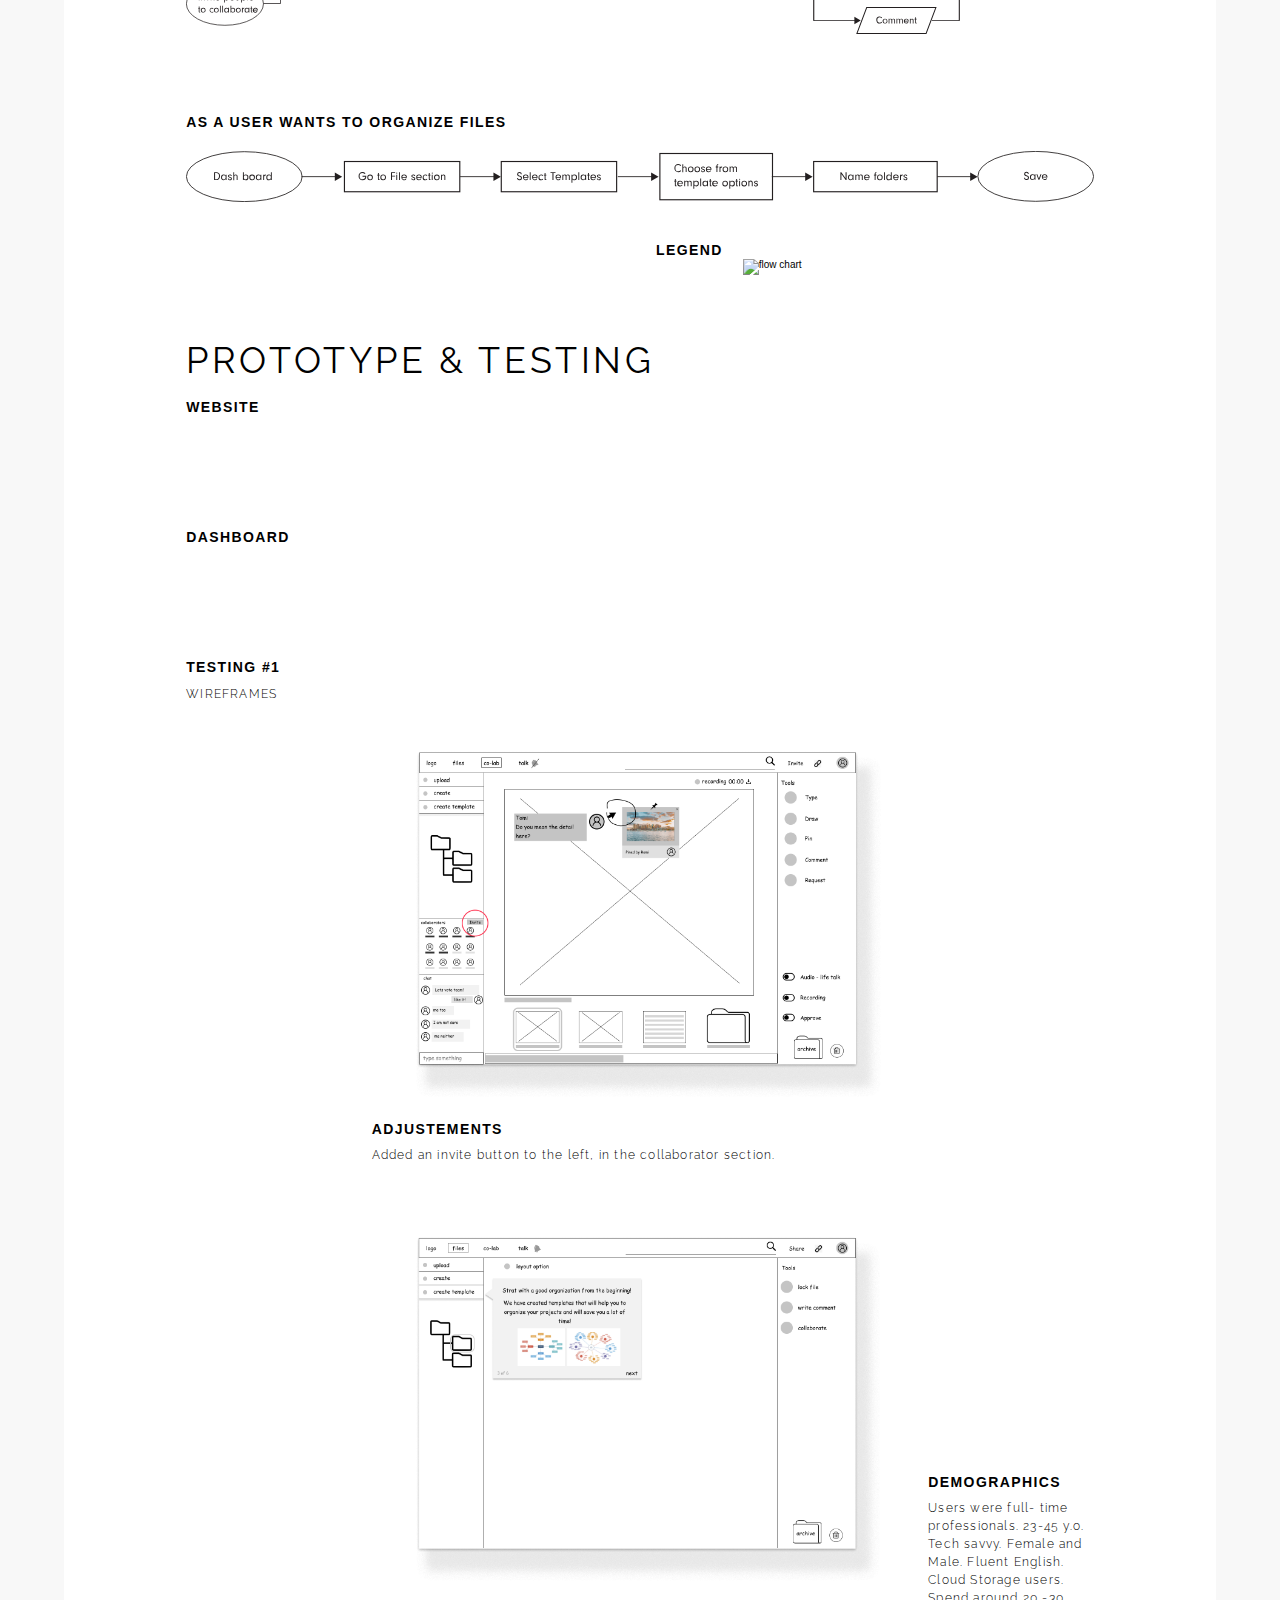
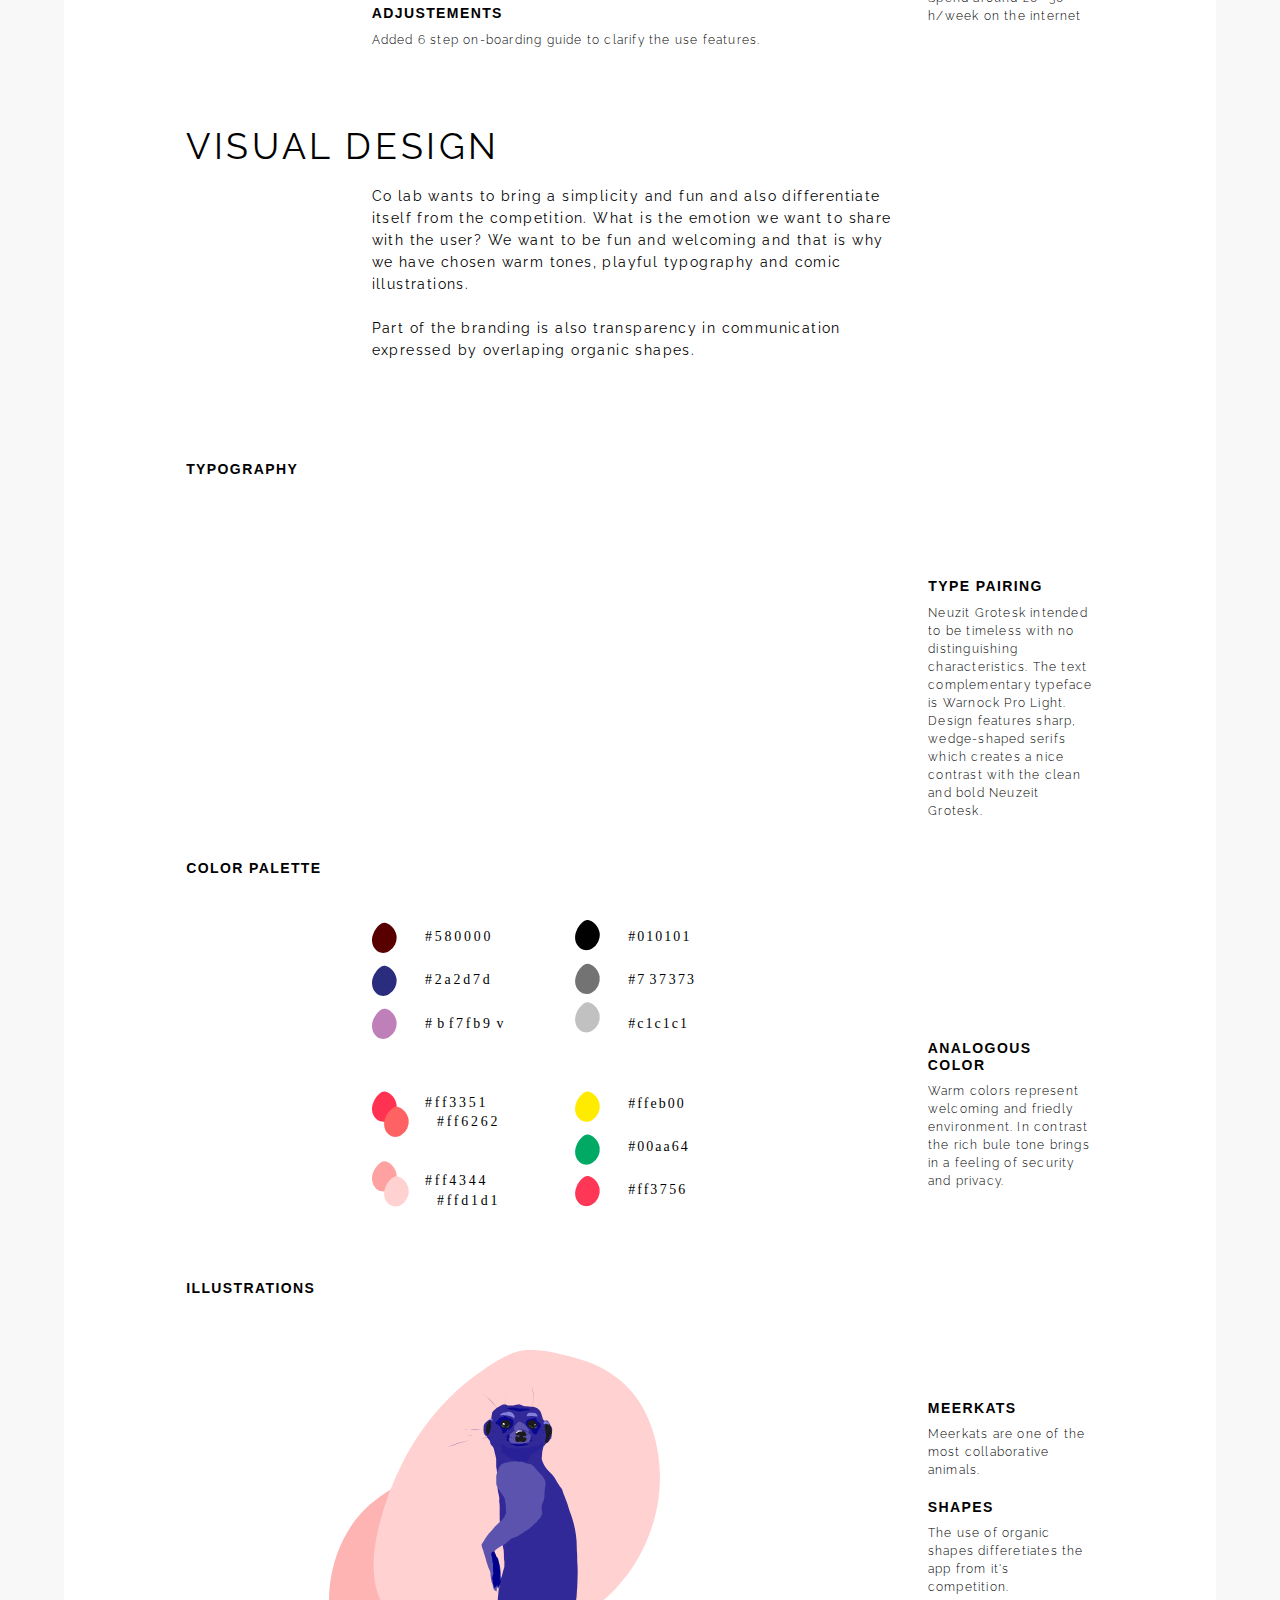
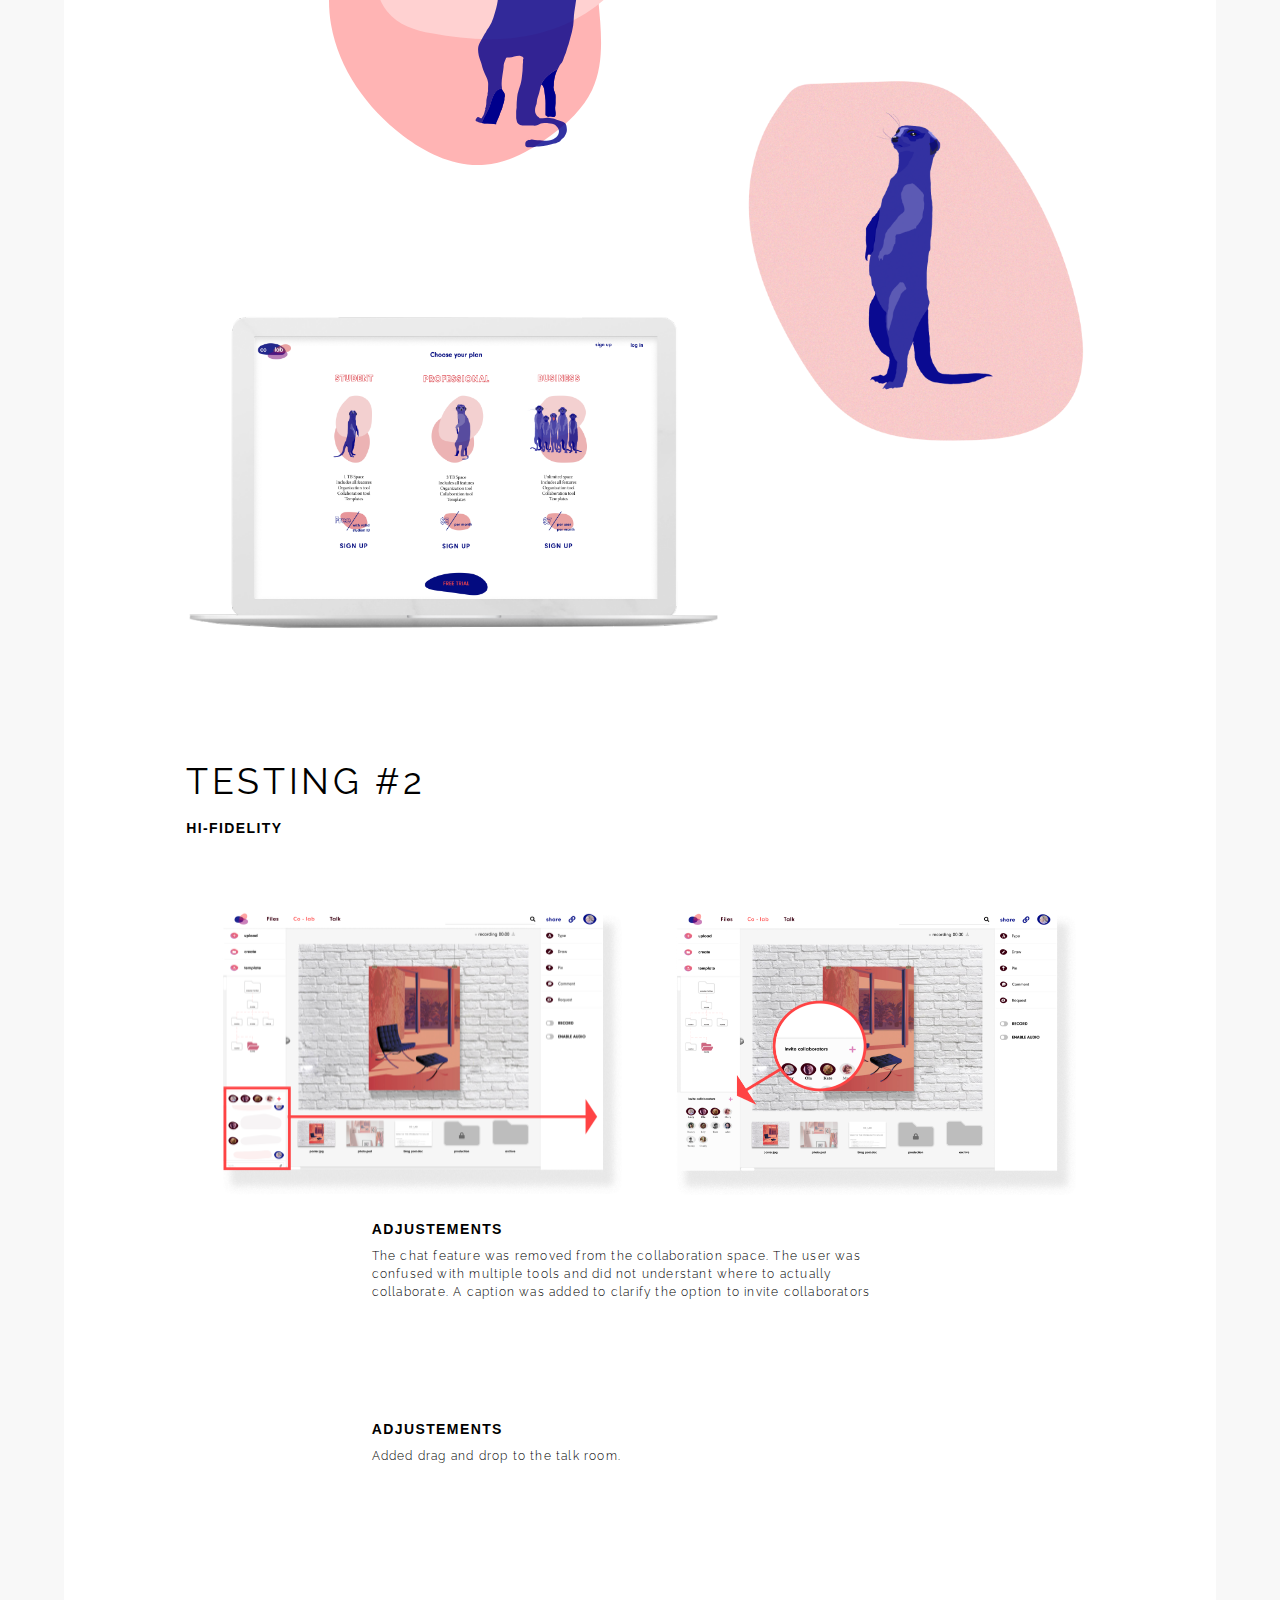
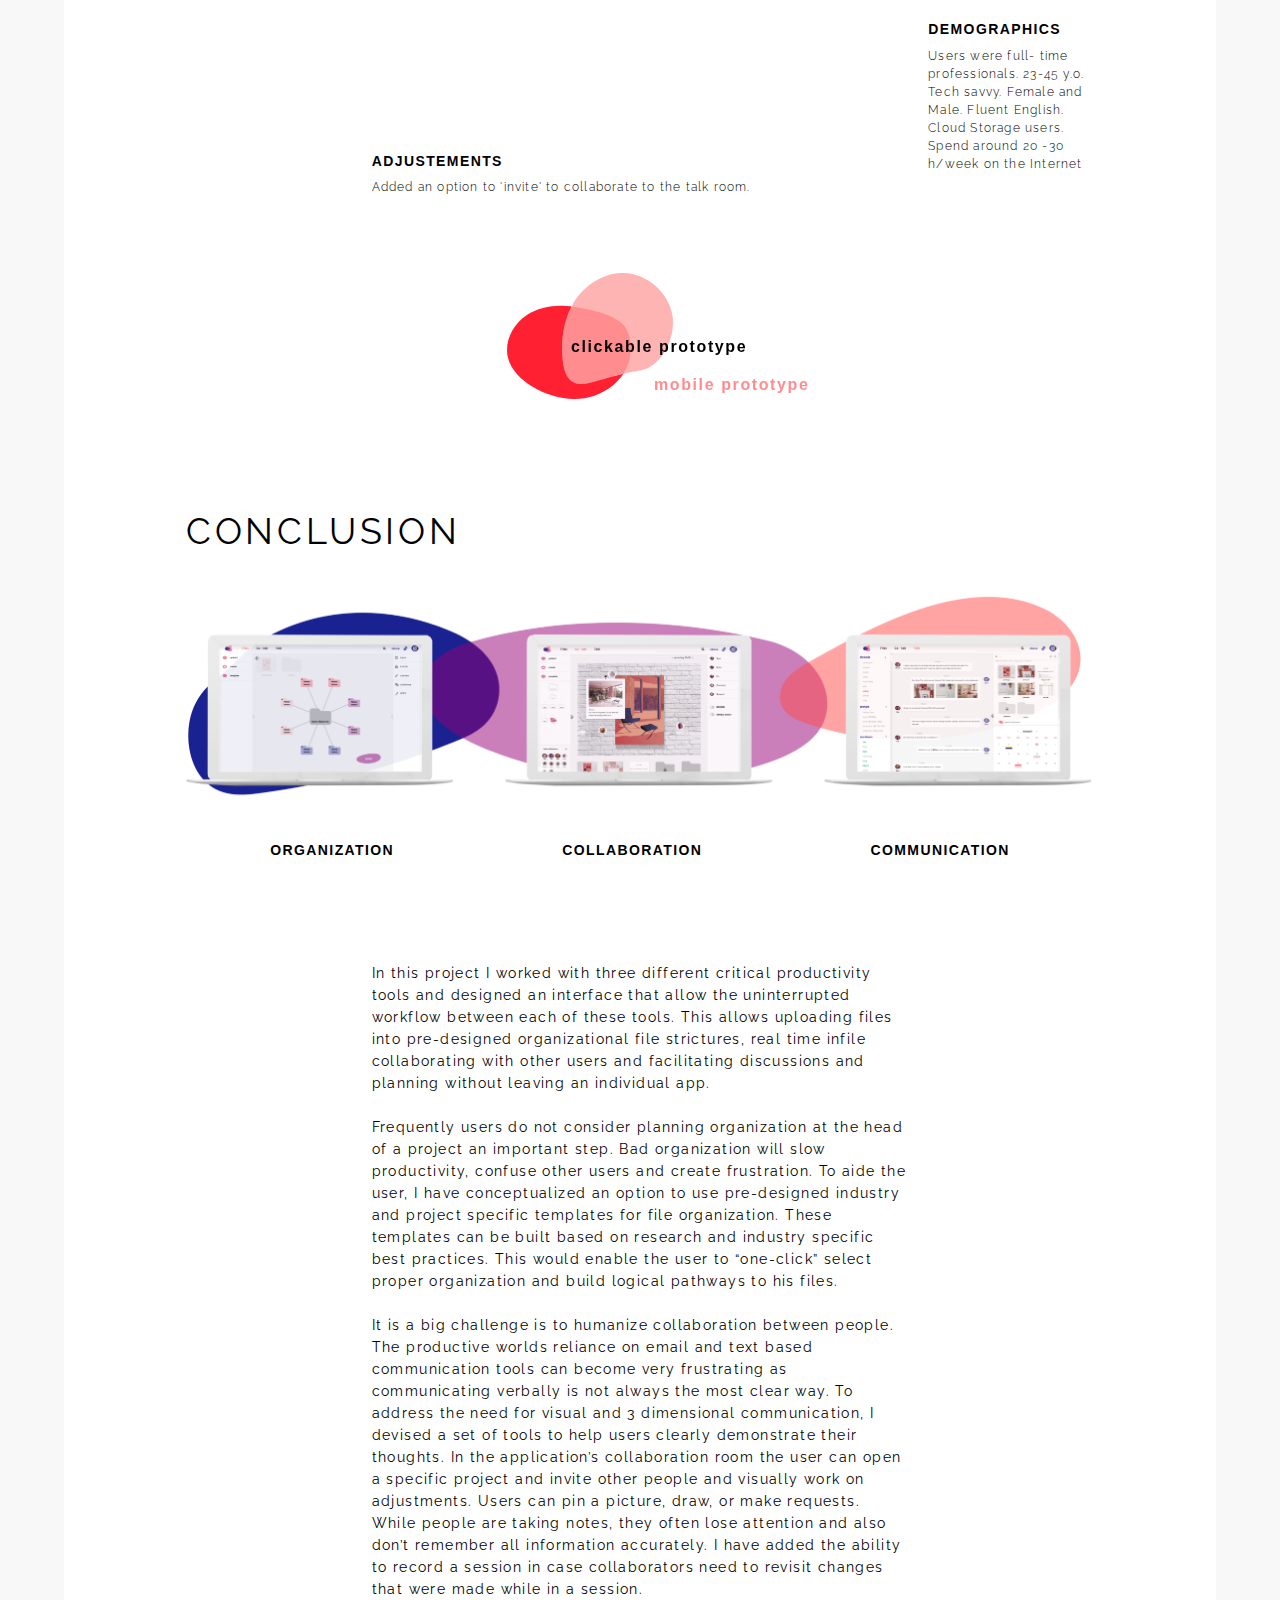
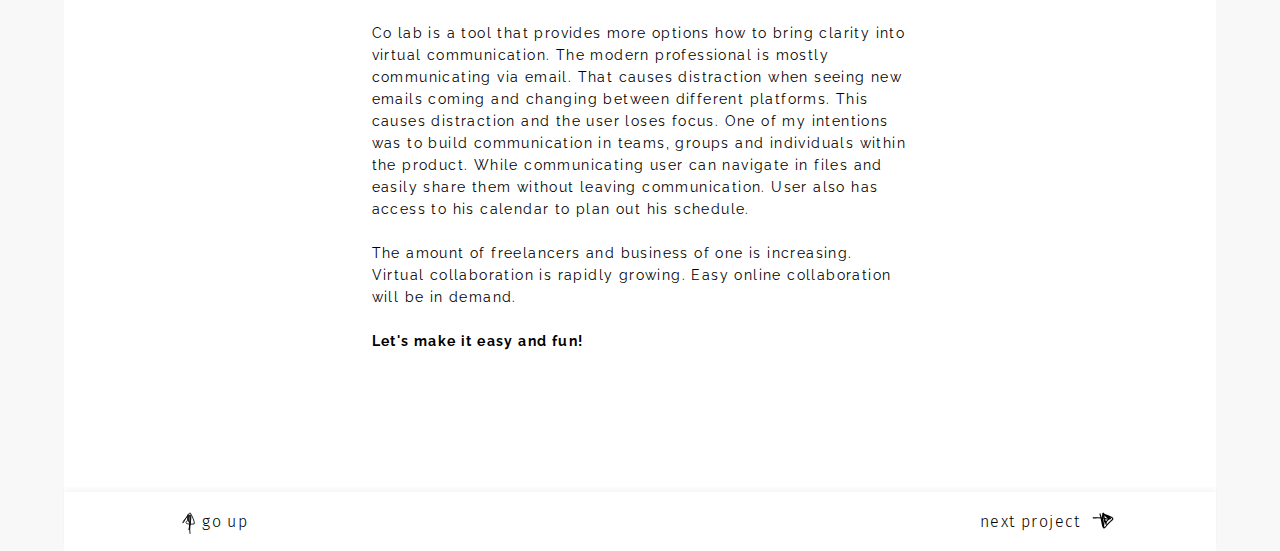
==== commit 6369546e: "john" ====
--- a/colab.html
+++ b/colab.html
@@ -177,7 +177,7 @@
 
           <!--PERSONA 2-->
           <figure class = "pers-img-fig persona-left-wide">
-            <figcaption class = "pers-img-cap persona-name">JOHN K.</figcaption>
+            <figcaption class = "pers-img-cap persona-name">John K.</figcaption>
             <img class = "pers_img persona-img mobile-hidden" src="images/co lab/persona2.png" alt="young man working on his laptop">
             <img class = "pers_img persona-img mobile-only" src="images/co lab/mobile/persona.png" alt="young man working on his laptop">
           </figure>
@@ -404,7 +404,7 @@
 
           <img id="bottom-shape-mobile" class ="hero mobile-only" src="images/co lab/mobile/bottom-shape.svg" alt="">
 
-          <a id="prototpe-link" class = "centered-narrow mobile-only" href="https://www.figma.com/proto/kALVjG06FKhQ6qmPNfsxdE/CO-LAB-desktop%2Flaptop-(after)?node-id=1%3A3&scaling=min">
+          <a id="prototpe-link" class = "centered-narrow mobile-only" href="https://www.figma.com/proto/TEOGSbdaexkULpWqYRoIq3/CO-LAB-mobile?node-id=1%3A4&scaling=min-zoom">
             <h4 class = "desktop-prototype">clickable prototype</h4>
           </a>
 
